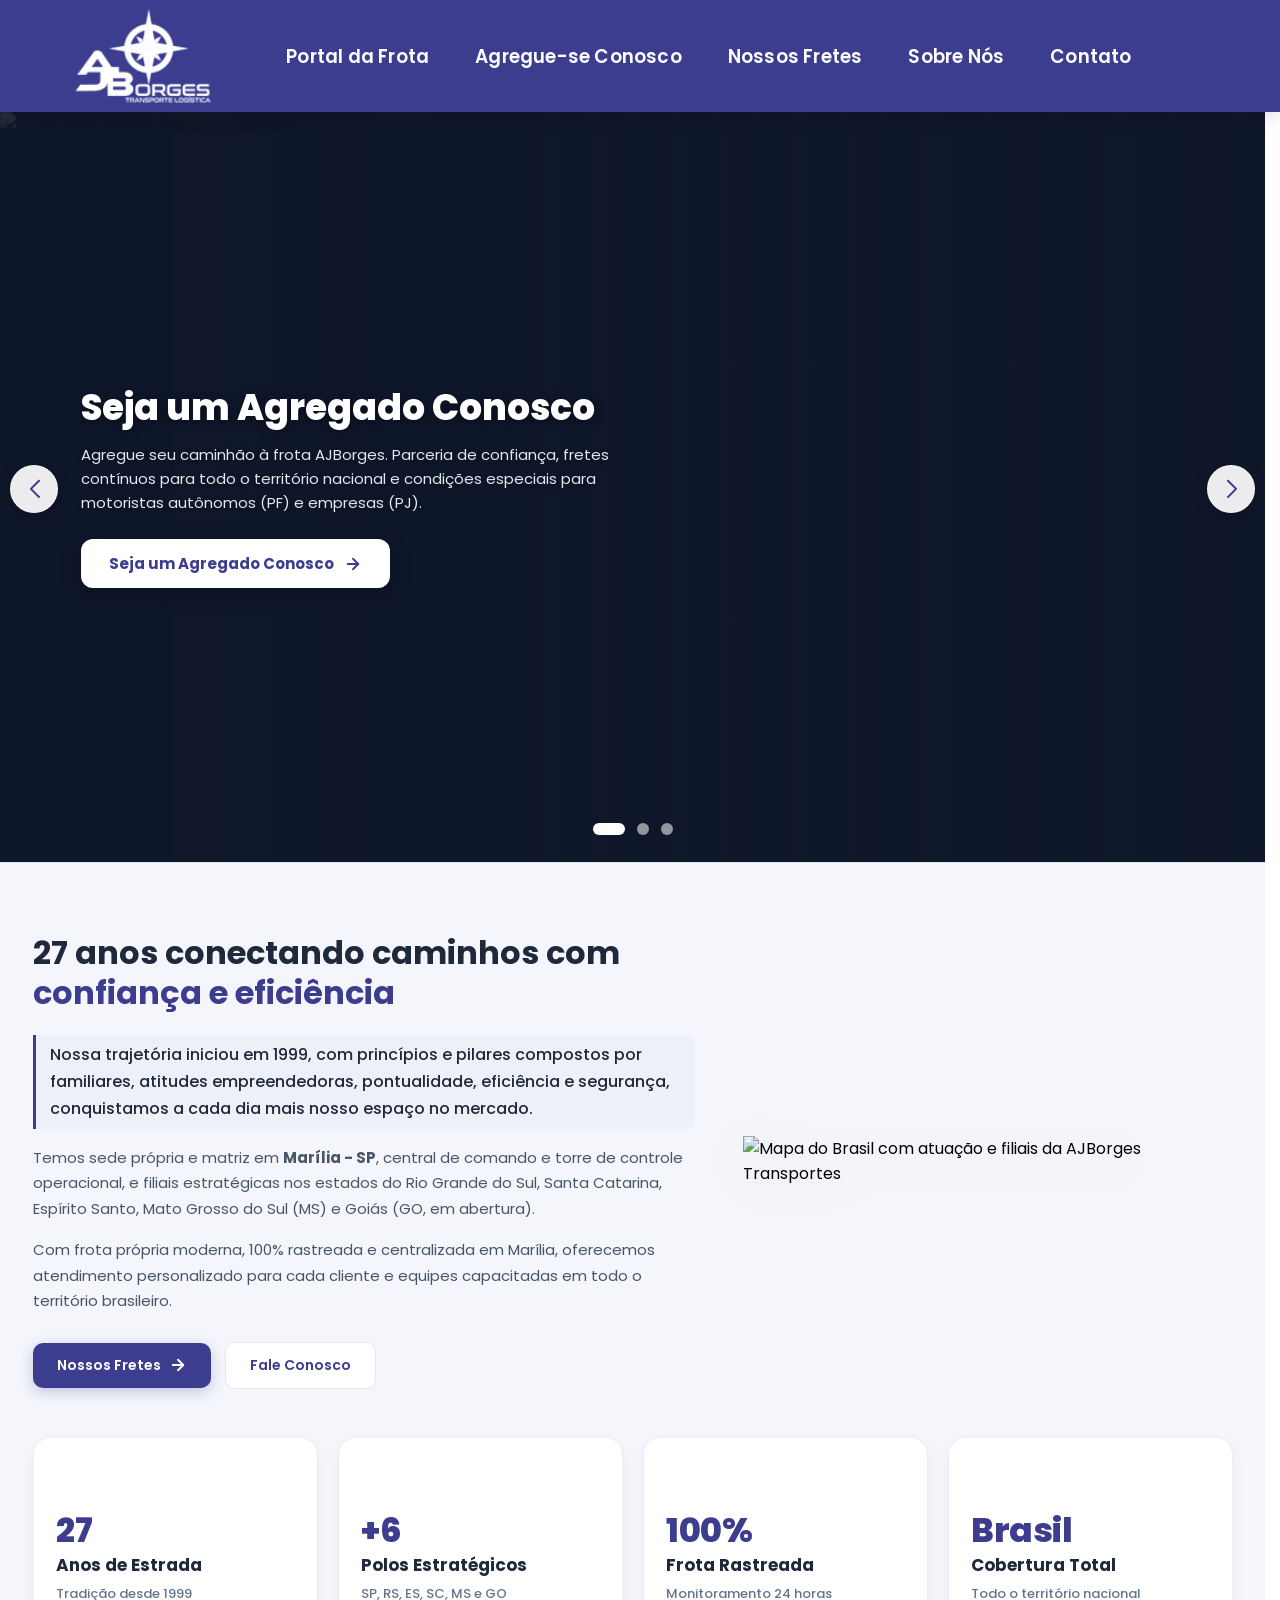
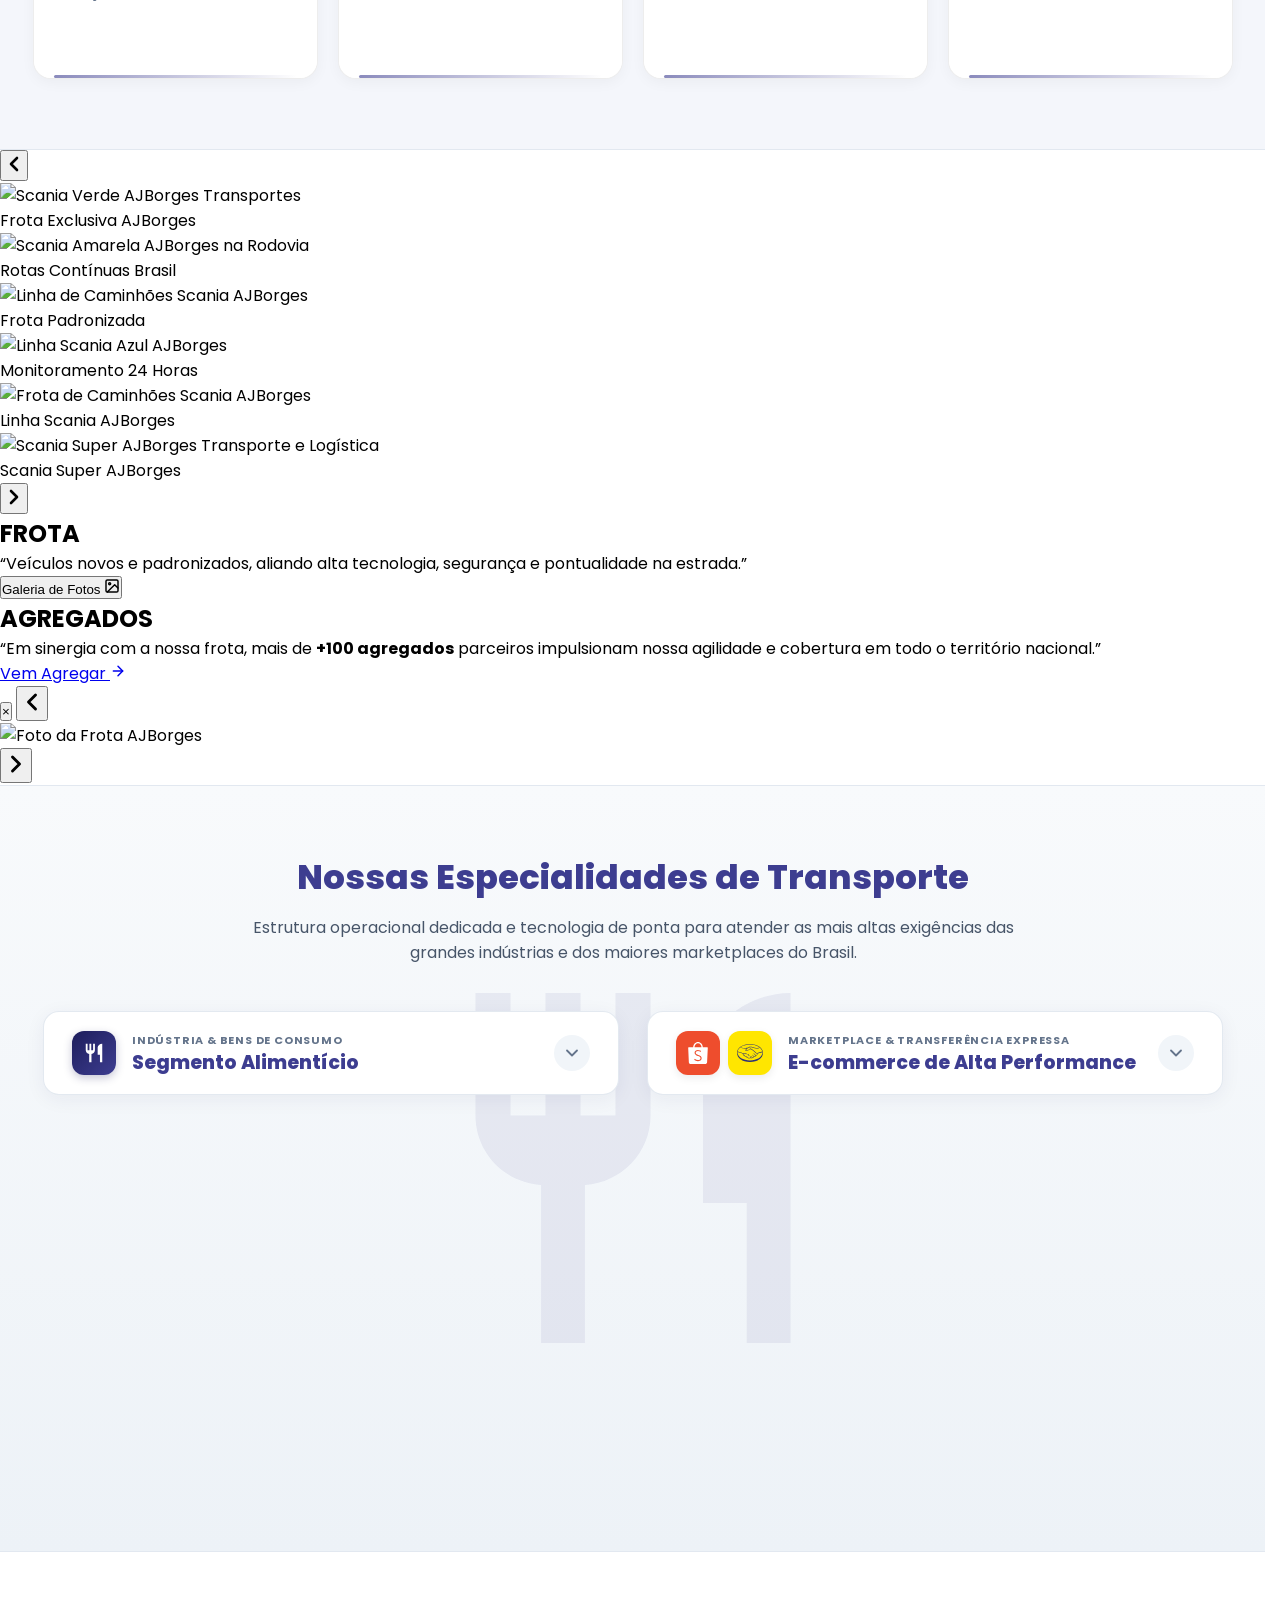
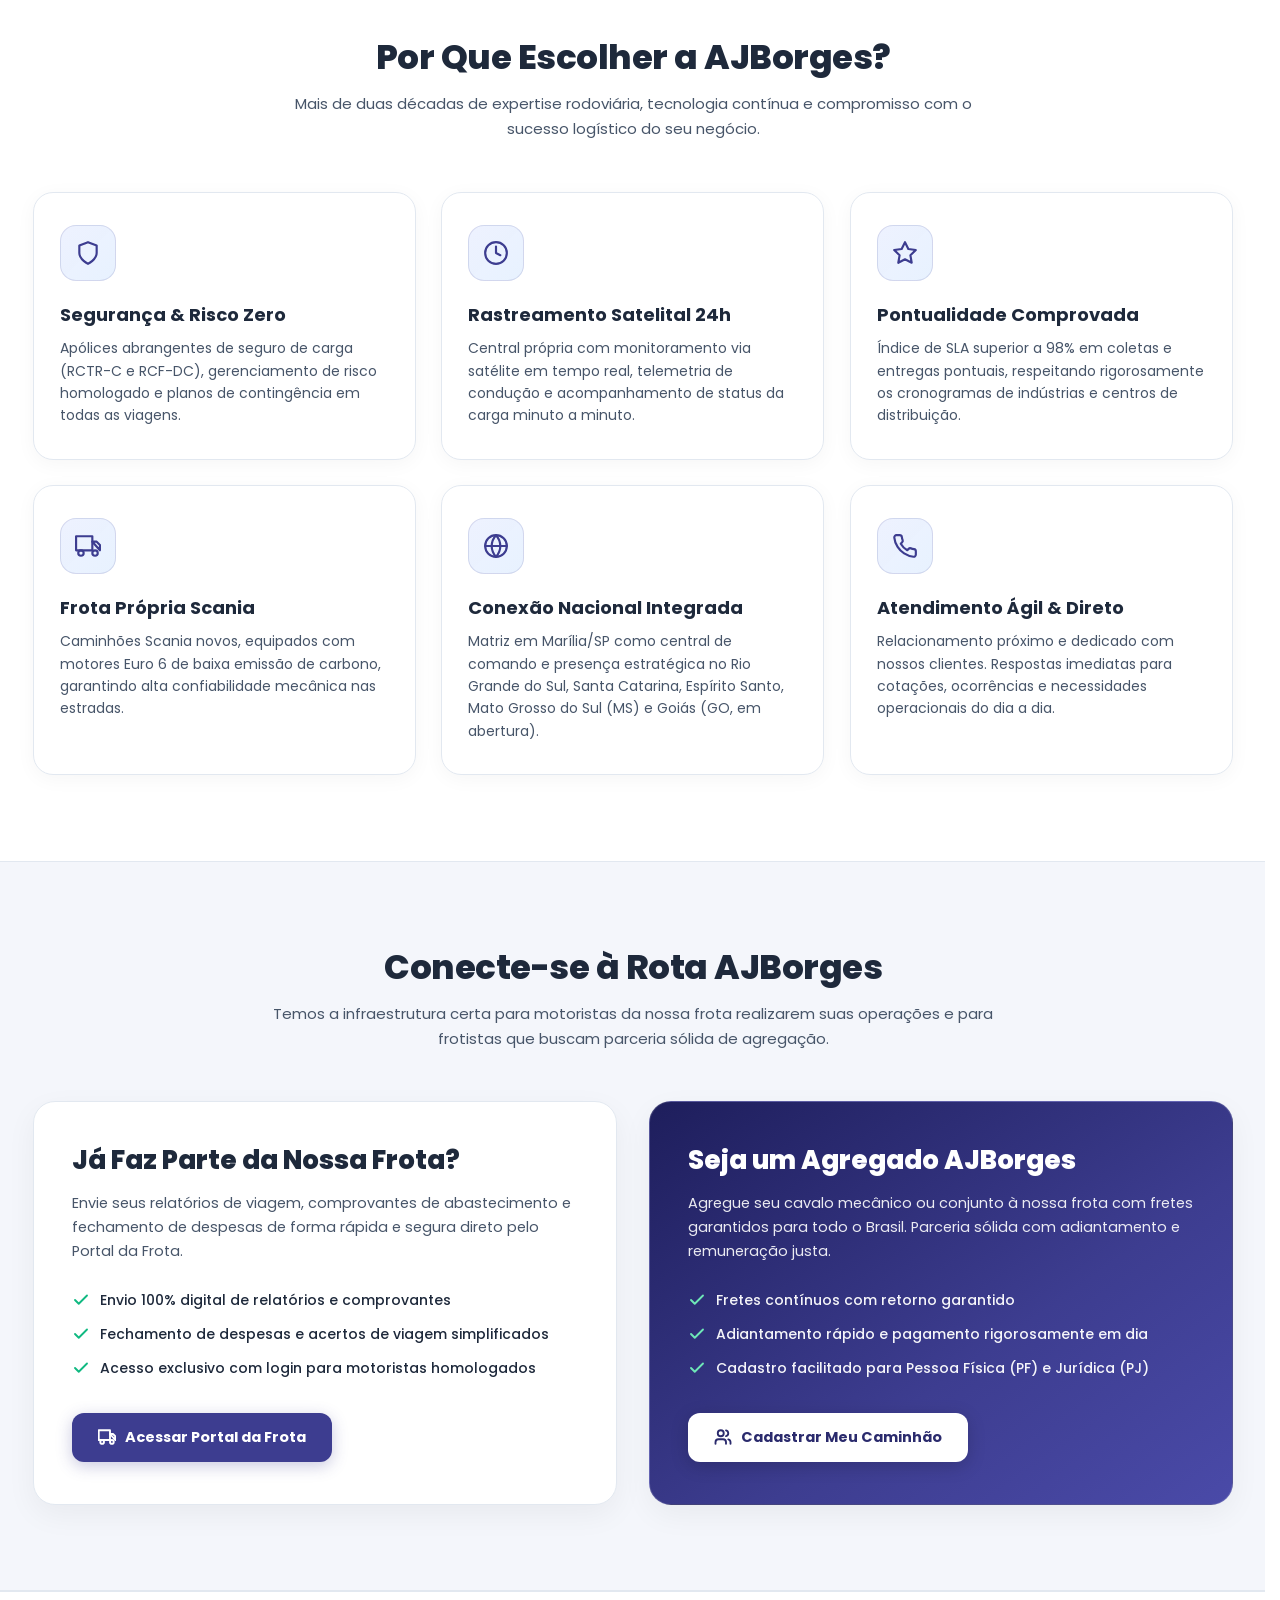
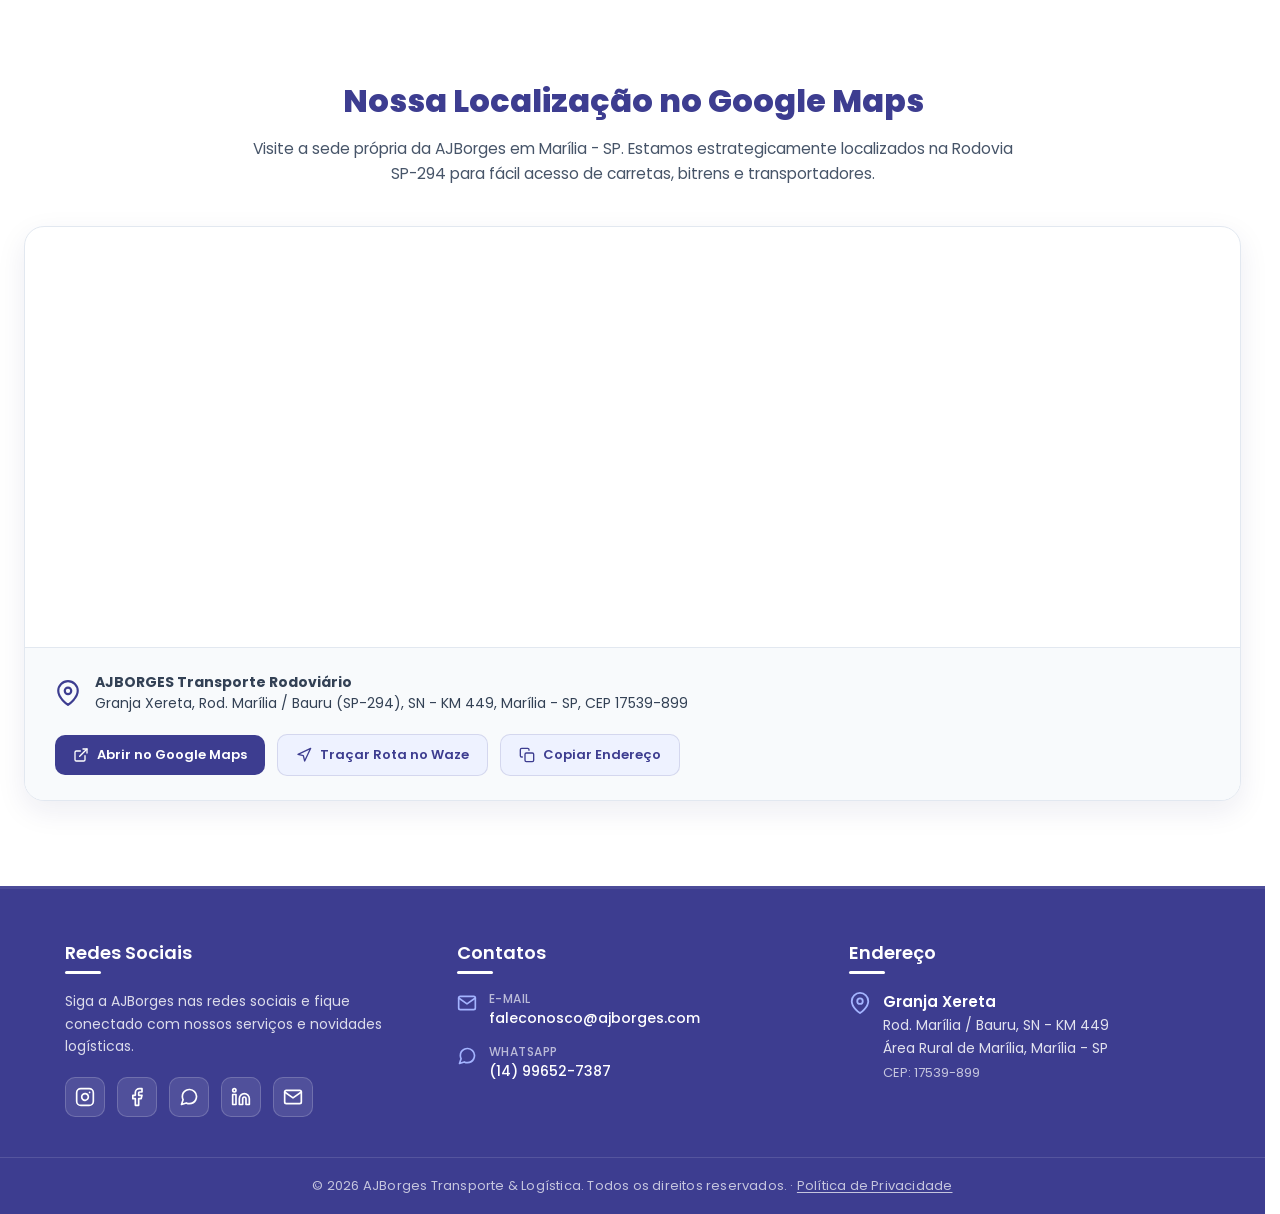
==== HTML/index.html @ 30bdcd1d "Aviso de atualização: faixa também nos dashboards e na Política de Privacidade Co-Authored-By: Claud" ====
<!DOCTYPE html>
<html lang="pt-br">

<head>
    <meta charset="UTF-8">
    <meta name="viewport" content="width=device-width, initial-scale=1.0">
    <link rel="stylesheet" href="https://cdn.jsdelivr.net/npm/swiper@11/swiper-bundle.min.css" />
    <link rel="stylesheet" href="../CSS/style.css?v=2">
    <link rel="stylesheet" href="../CSS/frota-agregados.css">
    <link rel="icon" type="image/png" href="../Imagens/LOGO EM BRANCO.png">
    <link rel="shortcut icon" type="image/png" href="../Imagens/LOGO EM BRANCO.png">
    <link rel="apple-touch-icon" href="../Imagens/LOGO EM BRANCO.png">
    <title>AJBorges Transportes - Excelência em Transporte Rodoviário &amp; Logística</title>
</head>

<body>
    <header>
        <div class="header-AJBorges">
            <div class="logotipo-AJBorges">
                <a href="index.html" class="logo-link" aria-label="Página inicial AJBorges Transportes">
                    <img src="../Imagens/logo-header-1x.png" alt="AJBorges Transportes" height="100">
                </a>
            </div>
            <nav class="header-links" aria-label="Navegação principal">
                <ul class="lista-links">
                    <li><a href="Login.html#motorista">Portal da Frota</a></li>
                    <li><a href="FichaMultiCadastro.html">Agregue-se Conosco</a></li>
                    <li><a href="Nossosfretes.html">Nossos Fretes</a></li>
                    <li><a href="Sobrenos.html">Sobre Nós</a></li>
                    <li><a href="Contato.html">Contato</a></li>
                </ul>
            </nav>
        </div>
    </header>

    <main>
        <!-- Carrossel Hero com Fotos Scania Reais de Alta Definição -->
        <section class="hero-carousel-container" aria-label="Destaques">
            <div class="swiper">
                <div class="swiper-wrapper">
                    <!-- Slide 1: Caminhão Branco AJBorges -->
                    <div class="swiper-slide hero-slide">
                        <img src="../Imagens/banner-ajborges-01.png" alt="Caminhão Scania Branco AJBorges"
                            class="slide-bg-img">
                        <div class="slide-overlay"></div>
                        <div class="slide-container">
                            <div class="slide-content">
                                <h1 class="slide-title">Seja um Agregado Conosco</h1>
                                <p class="slide-desc">
                                    Agregue seu caminhão à frota AJBorges. Parceria de confiança, fretes contínuos para
                                    todo o território nacional e condições especiais para motoristas autônomos (PF) e
                                    empresas (PJ).
                                </p>
                                <div class="slide-actions">
                                    <a href="FichaMultiCadastro.html" class="btn-slide-cta">
                                        <span>Seja um Agregado Conosco</span>
                                        <svg xmlns="http://www.w3.org/2000/svg" width="18" height="18"
                                            viewBox="0 0 24 24" fill="none" stroke="currentColor" stroke-width="2.5"
                                            stroke-linecap="round" stroke-linejoin="round">
                                            <line x1="5" y1="12" x2="19" y2="12"></line>
                                            <polyline points="12 5 19 12 12 19"></polyline>
                                        </svg>
                                    </a>
                                </div>
                            </div>
                        </div>
                    </div>

                    <!-- Slide 2: 4 Scanias Azuis Perfiladas no Pátio -->
                    <div class="swiper-slide hero-slide">
                        <img src="../Imagens/banner-ajborges-02.png"
                            alt="Cavalos mecânicos Scania azuis AJBorges perfilados no pátio logístico"
                            class="slide-bg-img">
                        <div class="slide-overlay"></div>
                        <div class="slide-container">
                            <div class="slide-content">
                                <h2 class="slide-title">Fretes com Segurança e Pontualidade</h2>
                                <p class="slide-desc">
                                    Conectamos suas cargas aos principais polos logísticos do Brasil com frota moderna e
                                    monitoramento 24 horas via satélite.
                                </p>
                                <div class="slide-actions">
                                    <a href="Nossosfretes.html" class="btn-slide-cta">
                                        <span>Consultar Nossos Fretes</span>
                                        <svg xmlns="http://www.w3.org/2000/svg" width="18" height="18"
                                            viewBox="0 0 24 24" fill="none" stroke="currentColor" stroke-width="2.5"
                                            stroke-linecap="round" stroke-linejoin="round">
                                            <line x1="5" y1="12" x2="19" y2="12"></line>
                                            <polyline points="12 5 19 12 12 19"></polyline>
                                        </svg>
                                    </a>
                                </div>
                            </div>
                        </div>
                    </div>

                    <!-- Slide 3: 5 Scanias Performance Line no Galpão -->
                    <div class="swiper-slide hero-slide">
                        <img src="../Imagens/banner-ajborges-03.png"
                            alt="Fileira de Scanias Performance Line coloridas AJBorges no galpão operacional"
                            class="slide-bg-img">
                        <div class="slide-overlay"></div>
                        <div class="slide-container">
                            <div class="slide-content">
                                <h2 class="slide-title">Portal da Frota AJBorges</h2>
                                <p class="slide-desc">
                                    Acesse de forma rápida e segura para envio de relatórios de viagem, comprovantes e
                                    gestão de abastecimento sem complicações.
                                </p>
                                <div class="slide-actions">
                                    <a href="Login.html" class="btn-slide-cta">
                                        <span>Acessar Portal da Frota</span>
                                        <svg xmlns="http://www.w3.org/2000/svg" width="18" height="18"
                                            viewBox="0 0 24 24" fill="none" stroke="currentColor" stroke-width="2.5"
                                            stroke-linecap="round" stroke-linejoin="round">
                                            <line x1="5" y1="12" x2="19" y2="12"></line>
                                            <polyline points="12 5 19 12 12 19"></polyline>
                                        </svg>
                                    </a>
                                </div>
                            </div>
                        </div>
                    </div>
                </div>

                <!-- Paginação -->
                <div class="swiper-pagination"></div>

                <!-- Botões de navegação -->
                <div class="swiper-button-prev" aria-label="Slide anterior"></div>
                <div class="swiper-button-next" aria-label="Próximo slide"></div>
            </div>
        </section>

        <!-- Seção Sobre Nós (27 Anos de Estrada) -->
        <section class="sobre-nos-section" id="sobre-nos">
            <div class="sobre-nos-container">
                <div class="sobre-nos-grid">
                    <div class="sobre-nos-conteudo reveal-left">
                        <h2 class="sobre-nos-titulo">
                            27 anos conectando caminhos com <span class="destaque-azul">confiança e
                                eficiência</span>
                        </h2>

                        <div class="sobre-nos-textos">
                            <p class="sobre-nos-paragrafo destaque-inicial">
                                Nossa trajetória iniciou em 1999, com princípios e pilares compostos por familiares,
                                atitudes empreendedoras, pontualidade, eficiência e segurança,
                                conquistamos a cada dia mais nosso espaço no mercado.
                            </p>
                            <p class="sobre-nos-paragrafo">
                                Temos sede própria e matriz em <strong>Marília - SP</strong>, central de comando e
                                torre de controle operacional, e filiais estratégicas nos estados do Rio Grande do Sul,
                                Santa Catarina, Espírito Santo, Mato Grosso do Sul (MS) e Goiás (GO, em abertura).
                            </p>
                            <p class="sobre-nos-paragrafo">
                                Com frota própria moderna, 100% rastreada e centralizada em Marília, oferecemos
                                atendimento personalizado para cada cliente e equipes capacitadas em todo o território
                                brasileiro.
                            </p>
                        </div>

                        <div class="sobre-nos-acoes">
                            <a href="Nossosfretes.html" class="btn-primario">
                                <span>Nossos Fretes</span>
                                <svg xmlns="http://www.w3.org/2000/svg" width="18" height="18" viewBox="0 0 24 24"
                                    fill="none" stroke="currentColor" stroke-width="2.5" stroke-linecap="round"
                                    stroke-linejoin="round">
                                    <line x1="5" y1="12" x2="19" y2="12"></line>
                                    <polyline points="12 5 19 12 12 19"></polyline>
                                </svg>
                            </a>
                            <a href="Contato.html" class="btn-secundario">
                                <span>Fale Conosco</span>
                            </a>
                        </div>
                    </div>

                    <div class="sobre-nos-destaque-visual reveal-right">
                        <img src="../Imagens/MAPA AJ.png"
                            alt="Mapa do Brasil com atuação e filiais da AJBorges Transportes" class="img-mapa-brasil"
                            loading="lazy">
                    </div>
                </div>

                <!-- Grade de Pilares e Diferenciais Interativos (Efeito Reveal / Flip 3D) -->
                <div class="pilares-grid">
                    <!-- Card 1 -->
                    <div class="pilar-card pilar-card-reveal reveal-up stagger-delay" tabindex="0" role="button"
                        aria-label="Card 1: 27 Anos de Estrada. Clique ou passe o mouse para detalhes.">
                        <div class="card-inner">
                            <!-- Frente (Estado inicial / Repouso) -->
                            <div class="card-face card-front">
                                <span class="card-stat-numero">27</span>
                                <h4 class="card-stat-titulo">Anos de Estrada</h4>
                                <span class="card-stat-subtitulo">Tradição desde 1999</span>
                            </div>
                            <!-- Verso / Revelado (Hover / Touch) -->
                            <div class="card-face card-back">
                                <div class="pilar-icone-box">
                                    <svg xmlns="http://www.w3.org/2000/svg" viewBox="0 0 24 24" fill="none"
                                        stroke="currentColor" stroke-width="2" stroke-linecap="round"
                                        stroke-linejoin="round">
                                        <path d="M17 21v-2a4 4 0 0 0-4-4H5a4 4 0 0 0-4 4v2"></path>
                                        <circle cx="9" cy="7" r="4"></circle>
                                        <path d="M23 21v-2a4 4 0 0 0-3-3.87"></path>
                                        <path d="M16 3.13a4 4 0 0 1 0 7.75"></path>
                                    </svg>
                                </div>
                                <h4 class="pilar-titulo">Origem Familiar &amp; Empreendedora</h4>
                                <p class="pilar-descricao">
                                    Princípios sólidos construídos desde 1999 com base na ética, confiança mútua e
                                    dedicação total aos clientes e parceiros.
                                </p>
                            </div>
                        </div>
                    </div>

                    <!-- Card 2 -->
                    <div class="pilar-card pilar-card-reveal reveal-up stagger-delay" tabindex="0" role="button"
                        aria-label="Card 2: +6 Polos Estratégicos. Clique ou passe o mouse para detalhes.">
                        <div class="card-inner">
                            <!-- Frente (Estado inicial / Repouso) -->
                            <div class="card-face card-front">
                                <span class="card-stat-numero">+6</span>
                                <h4 class="card-stat-titulo">Polos Estratégicos</h4>
                                <span class="card-stat-subtitulo">SP, RS, ES, SC, MS e GO</span>
                            </div>
                            <!-- Verso / Revelado (Hover / Touch) -->
                            <div class="card-face card-back">
                                <div class="pilar-icone-box">
                                    <svg xmlns="http://www.w3.org/2000/svg" viewBox="0 0 24 24" fill="none"
                                        stroke="currentColor" stroke-width="2" stroke-linecap="round"
                                        stroke-linejoin="round">
                                        <path d="M21 10c0 7-9 13-9 13s-9-6-9-13a9 9 0 0 1 18 0z"></path>
                                        <circle cx="12" cy="10" r="3"></circle>
                                    </svg>
                                </div>
                                <h4 class="pilar-titulo">Pontos Estratégicos</h4>
                                <p class="pilar-descricao">
                                    Matriz própria em Marília/SP (central de comando) e filiais no Rio Grande do Sul,
                                    Santa Catarina, Espírito Santo, Mato Grosso do Sul e Goiás para máxima agilidade.
                                </p>
                            </div>
                        </div>
                    </div>

                    <!-- Card 3 -->
                    <div class="pilar-card pilar-card-reveal reveal-up stagger-delay" tabindex="0" role="button"
                        aria-label="Card 3: 100% Frota Rastreada. Clique ou passe o mouse para detalhes.">
                        <div class="card-inner">
                            <!-- Frente (Estado inicial / Repouso) -->
                            <div class="card-face card-front">
                                <span class="card-stat-numero">100%</span>
                                <h4 class="card-stat-titulo">Frota Rastreada</h4>
                                <span class="card-stat-subtitulo">Monitoramento 24 horas</span>
                            </div>
                            <!-- Verso / Revelado (Hover / Touch) -->
                            <div class="card-face card-back">
                                <div class="pilar-icone-box">
                                    <svg xmlns="http://www.w3.org/2000/svg" viewBox="0 0 24 24" fill="none"
                                        stroke="currentColor" stroke-width="2" stroke-linecap="round"
                                        stroke-linejoin="round">
                                        <rect x="1" y="3" width="15" height="13"></rect>
                                        <polygon points="16 8 20 8 23 11 23 16 16 8"></polygon>
                                        <circle cx="5.5" cy="18.5" r="2.5"></circle>
                                        <circle cx="18.5" cy="18.5" r="2.5"></circle>
                                    </svg>
                                </div>
                                <h4 class="pilar-titulo">Frota Própria &amp; Rastreada</h4>
                                <p class="pilar-descricao">
                                    Caminhões modernos e equipados com tecnologia de monitoramento via satélite,
                                    preparados para todo tipo de carga com segurança total.
                                </p>
                            </div>
                        </div>
                    </div>

                    <!-- Card 4 -->
                    <div class="pilar-card pilar-card-reveal reveal-up stagger-delay" tabindex="0" role="button"
                        aria-label="Card 4: Brasil Cobertura Total. Clique ou passe o mouse para detalhes.">
                        <div class="card-inner">
                            <!-- Frente (Estado inicial / Repouso) -->
                            <div class="card-face card-front">
                                <span class="card-stat-numero">Brasil</span>
                                <h4 class="card-stat-titulo">Cobertura Total</h4>
                                <span class="card-stat-subtitulo">Todo o território nacional</span>
                            </div>
                            <!-- Verso / Revelado (Hover / Touch) -->
                            <div class="card-face card-back">
                                <div class="pilar-icone-box">
                                    <svg xmlns="http://www.w3.org/2000/svg" viewBox="0 0 24 24" fill="none"
                                        stroke="currentColor" stroke-width="2" stroke-linecap="round"
                                        stroke-linejoin="round">
                                        <circle cx="12" cy="12" r="10"></circle>
                                        <line x1="2" y1="12" x2="22" y2="12"></line>
                                        <path
                                            d="M12 2a15.3 15.3 0 0 1 4 10 15.3 15.3 0 0 1-4 10 15.3 15.3 0 0 1-4-10 15.3 15.3 0 0 1 4-10z">
                                        </path>
                                    </svg>
                                </div>
                                <h4 class="pilar-titulo">Atendimento Personalizado</h4>
                                <p class="pilar-descricao">
                                    Equipe técnica altamente capacitada para entender suas demandas e entregar soluções
                                    completas de frete em todo o Brasil.
                                </p>
                            </div>
                        </div>
                    </div>
                </div>
            </div>
        </section>

        <!-- SEÇÃO FROTA & AGREGADOS (SLIDER DE FROTAS + BANNER EXECUTIVO ESCURO) -->
        <section class="secao-frota-agregados" id="secao-frota">
            <!-- Slider Superior de Caminhões -->
            <div class="frota-slider-wrapper">
                <button type="button" class="frota-slider-btn prev" id="frotaSliderPrev"
                    aria-label="Foto anterior da frota">
                    <svg viewBox="0 0 24 24" width="24" height="24" fill="none" stroke="currentColor" stroke-width="2.6"
                        stroke-linecap="round" stroke-linejoin="round">
                        <polyline points="15 18 9 12 15 6"></polyline>
                    </svg>
                </button>

                <div class="frota-slider-track-container" id="frotaSliderTrack">
                    <!-- Slide 1: Scania Verde AJBorges -->
                    <div class="frota-slide-item" data-index="0" data-src="../Imagens/caminhao-verde-ajborges.png"
                        data-title="Scania Verde AJBorges Transportes">
                        <img src="../Imagens/caminhao-verde-ajborges.png" alt="Scania Verde AJBorges Transportes"
                            loading="lazy">
                        <div class="frota-slide-overlay">
                            <span class="frota-slide-tag">Frota Exclusiva AJBorges</span>
                        </div>
                    </div>
                    <!-- Slide 2: Scania Amarela Rodovia -->
                    <div class="frota-slide-item" data-index="1" data-src="../Imagens/scaniaamarela.jpeg"
                        data-title="Scania Amarela AJBorges na Rodovia">
                        <img src="../Imagens/scaniaamarela.jpeg" alt="Scania Amarela AJBorges na Rodovia"
                            loading="lazy">
                        <div class="frota-slide-overlay">
                            <span class="frota-slide-tag">Rotas Contínuas Brasil</span>
                        </div>
                    </div>
                    <!-- Slide 3: Frota Colorida Scania -->
                    <div class="frota-slide-item" data-index="2" data-src="../Imagens/5scanais.jpeg"
                        data-title="Linha Scanias Coloridas AJBorges">
                        <img src="../Imagens/5scanais.jpeg" alt="Linha de Caminhões Scania AJBorges" loading="lazy">
                        <div class="frota-slide-overlay">
                            <span class="frota-slide-tag">Frota Padronizada</span>
                        </div>
                    </div>
                    <!-- Slide 4: Linha Scania Azul AJBorges -->
                    <div class="frota-slide-item" data-index="3" data-src="../Imagens/4scanais.jpeg"
                        data-title="Linha Scania Azul AJBorges">
                        <img src="../Imagens/4scanais.jpeg" alt="Linha Scania Azul AJBorges" loading="lazy">
                        <div class="frota-slide-overlay">
                            <span class="frota-slide-tag">Monitoramento 24 Horas</span>
                        </div>
                    </div>
                    <!-- Slide 5: Linha Scania AJBorges -->
                    <div class="frota-slide-item" data-index="4" data-src="../Imagens/banner-ajborges-01.png"
                        data-title="Frota de Caminhões Scania AJBorges">
                        <img src="../Imagens/banner-ajborges-01.png" alt="Frota de Caminhões Scania AJBorges"
                            loading="lazy">
                        <div class="frota-slide-overlay">
                            <span class="frota-slide-tag">Linha Scania AJBorges</span>
                        </div>
                    </div>
                    <!-- Slide 6: Scania Super AJBorges -->
                    <div class="frota-slide-item" data-index="5" data-src="../Imagens/08.png"
                        data-title="Scania Super AJBorges Transporte e Logística">
                        <img src="../Imagens/08.png" alt="Scania Super AJBorges Transporte e Logística" loading="lazy">
                        <div class="frota-slide-overlay">
                            <span class="frota-slide-tag">Scania Super AJBorges</span>
                        </div>
                    </div>
                </div>

                <button type="button" class="frota-slider-btn next" id="frotaSliderNext"
                    aria-label="Próxima foto da frota">
                    <svg viewBox="0 0 24 24" width="24" height="24" fill="none" stroke="currentColor" stroke-width="2.6"
                        stroke-linecap="round" stroke-linejoin="round">
                        <polyline points="9 18 15 12 9 6"></polyline>
                    </svg>
                </button>
            </div>

            <!-- Banner Executivo Escuro: Frota & Agregados -->
            <div class="frota-executiva-banner">
                <div class="frota-executiva-container">
                    <!-- Coluna 1: Frota -->
                    <div class="frota-coluna-item frota-col-esquerda reveal-up">
                        <h2 class="frota-col-titulo">FROTA</h2>
                        <p class="frota-col-citacao">
                            “Veículos novos e padronizados, aliando alta tecnologia, segurança e pontualidade na
                            estrada.”
                        </p>
                        <button type="button" class="btn-frota-executivo" id="btnAbrirGaleria">
                            <span>Galeria de Fotos</span>
                            <svg viewBox="0 0 24 24" width="16" height="16" fill="none" stroke="currentColor"
                                stroke-width="2.2" stroke-linecap="round" stroke-linejoin="round">
                                <rect x="3" y="3" width="18" height="18" rx="2" ry="2"></rect>
                                <circle cx="8.5" cy="8.5" r="1.5"></circle>
                                <polyline points="21 15 16 10 5 21"></polyline>
                            </svg>
                        </button>
                    </div>

                    <!-- Coluna 2: Agregados -->
                    <div class="frota-coluna-item frota-col-direita reveal-up" style="--reveal-delay: 200ms;">
                        <h2 class="frota-col-titulo">AGREGADOS</h2>
                        <p class="frota-col-citacao">
                            “Em sinergia com a nossa frota, mais de <strong>+100 agregados</strong> parceiros
                            impulsionam nossa agilidade e cobertura em todo o território nacional.”
                        </p>
                        <a href="FichaMultiCadastro.html" class="btn-frota-executivo">
                            <span>Vem Agregar</span>
                            <svg viewBox="0 0 24 24" width="16" height="16" fill="none" stroke="currentColor"
                                stroke-width="2.2" stroke-linecap="round" stroke-linejoin="round">
                                <line x1="5" y1="12" x2="19" y2="12"></line>
                                <polyline points="12 5 19 12 12 19"></polyline>
                            </svg>
                        </a>
                    </div>
                </div>
            </div>
        </section>

        <!-- Modal Galeria de Fotos Lightbox -->
        <div class="frota-lightbox-modal" id="frotaLightboxModal" aria-hidden="true" role="dialog"
            aria-label="Galeria de Fotos da Frota AJBorges">
            <div class="frota-lightbox-backdrop" id="frotaLightboxBackdrop"></div>
            <div class="frota-lightbox-content">
                <button type="button" class="frota-lightbox-close" id="frotaLightboxClose"
                    aria-label="Fechar galeria">&times;</button>
                <button type="button" class="frota-lightbox-nav prev" id="frotaLightboxPrev" aria-label="Foto anterior">
                    <svg viewBox="0 0 24 24" width="28" height="28" fill="none" stroke="currentColor" stroke-width="2.5"
                        stroke-linecap="round" stroke-linejoin="round">
                        <polyline points="15 18 9 12 15 6"></polyline>
                    </svg>
                </button>
                <div class="frota-lightbox-img-wrap">
                    <img id="frotaLightboxImg" src="" alt="Foto da Frota AJBorges">
                    <div class="frota-lightbox-caption" id="frotaLightboxCaption"></div>
                </div>
                <button type="button" class="frota-lightbox-nav next" id="frotaLightboxNext" aria-label="Próxima foto">
                    <svg viewBox="0 0 24 24" width="28" height="28" fill="none" stroke="currentColor" stroke-width="2.5"
                        stroke-linecap="round" stroke-linejoin="round">
                        <polyline points="9 18 15 12 9 6"></polyline>
                    </svg>
                </button>
            </div>
        </div>

        <!-- SEÇÃO ESPECIALIDADES CORPORATIVAS (CÁPSULAS CILÍNDRICAS HORIZONTAIS EXPANSÍVEIS) -->
        <section class="especialidades-section" id="especialidades">
            <!-- Marca d'água de fundo (carrossel sutil 3 segundos a 0.08 de opacidade) -->
            <div class="especialidades-watermark-carousel" aria-hidden="true">
                <div class="watermark-item active" data-index="0">
                    <svg viewBox="0 0 24 24" fill="currentColor">
                        <path
                            d="M11 9H9V2H7v7H5V2H3v7c0 2.12 1.66 3.84 3.75 3.97V22h2.5v-9.03C11.34 12.84 13 11.12 13 9V2h-2v7zm5-3v8h2.5v8H21V2c-2.76 0-5 2.24-5 4z" />
                    </svg>
                </div>
                <div class="watermark-item" data-index="1">
                    <svg viewBox="0 0 24 24" fill="currentColor">
                        <path
                            d="M15.9414 17.9633c.229-1.879-.981-3.077-4.1758-4.0969-1.548-.528-2.277-1.22-2.26-2.1719.065-1.056 1.048-1.825 2.352-1.85a5.2898 5.2898 0 0 1 2.8838.89c.116.072.197.06.263-.039.09-.145.315-.494.39-.62.051-.081.061-.187-.068-.281-.185-.1369-.704-.4149-.983-.5319a6.4697 6.4697 0 0 0-2.5118-.514c-1.909.008-3.4129 1.215-3.5389 2.826-.082 1.1629.494 2.1078 1.73 2.8278.262.152 1.6799.716 2.2438.892 1.774.552 2.695 1.5419 2.478 2.6969-.197 1.047-1.299 1.7239-2.818 1.7439-1.2039-.046-2.2878-.537-3.1278-1.19l-.141-.11c-.104-.08-.218-.075-.287.03-.05.077-.376.547-.458.67-.077.108-.035.168.045.234.35.293.817.613 1.134.775a6.7097 6.7097 0 0 0 2.8289.727 4.9048 4.9048 0 0 0 2.0759-.354c1.095-.465 1.8029-1.394 1.9449-2.554zM11.9986 1.4009c-2.068 0-3.7539 1.95-3.8329 4.3899h7.6657c-.08-2.44-1.765-4.3899-3.8328-4.3899zm7.8516 22.5981-.08.001-15.7843-.002c-1.074-.04-1.863-.91-1.971-1.991l-.01-.195L1.298 6.2858a.459.459 0 0 1 .45-.494h4.9748C6.8448 2.568 9.1607 0 11.9996 0c2.8388 0 5.1537 2.5689 5.2757 5.7898h4.9678a.459.459 0 0 1 .458.483l-.773 15.5883-.007.131c-.094 1.094-.979 1.9769-2.0709 2.0059z" />
                    </svg>
                </div>
                <div class="watermark-item" data-index="2">
                    <svg viewBox="4 21 213 147" fill="currentColor">
                        <path
                            d="M110.4,21.3C51.8,21.3,4.3,52.5,4.3,90.8c0,1,0,3.7,0,4.1c0,40.6,41.5,73.4,106.1,73.4 c65,0,106.1-32.8,106.1-73.4c0-1.4,0-2.2,0-4.1C216.5,52.5,169,21.3,110.4,21.3z M110.4,156c-56.4,0-102-29.2-102-65.3 c0-36.1,45.7-65.3,102-65.3c51.4,0,94,24.4,101,56c0,0,0,0.1,0,0.1c0.7,3,1,6,1,9.1C212.5,126.8,166.8,156,110.4,156z" />
                        <path
                            d="M167.2,97.6c-10.1-8.8-33.3-29-39.6-33.7c-3.6-2.7-6.1-4.1-8.2-4.8c-1-0.3-2.3-0.6-4-0.6 c-1.6,0-3.3,0.3-5.1,0.9c-4.1,1.3-8.1,4.5-12.1,7.6l-0.2,0.2c-3.7,2.9-7.4,5.9-10.3,6.5c-1.2,0.3-2.5,0.4-3.8,0.4 c-3.2,0-6.1-0.9-7.2-2.3c-0.2-0.2-0.1-0.6,0.4-1.1l0.1-0.1l8.9-9.5c6.9-6.9,13.5-13.5,28.6-13.8c0.3,0,0.5,0,0.8,0 c9.4,0,18.8,4.2,19.8,4.7c8.8,4.3,17.9,6.5,27,6.5c9.5,0,19.3-2.4,29.7-7.1c-1.2-1-2.4-1.9-3.6-2.8c-9.1,3.9-17.7,5.9-26,5.9 c-8.5,0-17-2.1-25.3-6.1c-0.4-0.2-10.8-5.1-21.6-5.1c-0.3,0-0.6,0-0.9,0c-12.7,0.3-19.8,4.8-24.6,8.7c-4.7,0.1-8.7,1.2-12.3,2.2 c-3.2,0.9-6,1.7-8.7,1.7c-1.1,0-3.1-0.1-3.3-0.1c-3.1-0.1-18.7-3.9-31.1-8.6c-1.3,0.9-2.5,1.8-3.7,2.8c13,5.3,28.7,9.4,33.7,9.7 c1.4,0.1,2.9,0.2,4.3,0.3c3.3,0,6.6-0.9,9.8-1.8c1.9-0.5,4-1.1,6.1-1.5c-0.6,0.6-1.2,1.2-1.7,1.7l-9,9.7c-0.7,0.7-2.2,2.6-1.2,5 c0.4,0.9,1.2,1.9,2.4,2.6c2.1,1.4,6,2.4,9.6,2.4c1.4,0,2.6-0.1,3.8-0.4c3.8-0.8,7.7-4,11.9-7.3c3.3-2.7,8.1-6,11.7-7 c1-0.3,2.3-0.4,3.3-0.4c0.3,0,0.6,0,0.8,0c2.4,0.3,4.7,1.1,8.9,4.2c7.4,5.5,40.1,34.1,40.4,34.4c0,0,2.1,1.8,2,4.8 c-0.1,1.7-1,3.1-2.6,4.2c-1.4,0.9-2.8,1.3-4.3,1.3c-2.2,0-3.7-1-3.8-1.1c-0.1-0.1-11.3-10.4-15.4-13.8c-0.7-0.5-1.3-1-1.9-1 c-0.3,0-0.6,0.1-0.9,0.4c-0.6,0.8,0.1,1.9,0.9,2.6l13.1,13.1c0,0,1.6,1.5,1.8,3.5c0.1,2.2-0.9,4-3.1,5.4c-1.5,1-3.1,1.5-4.6,1.5 c-2,0-3.4-0.9-3.7-1.1l-1.9-1.8c-3.4-3.4-7-6.9-9.6-9c-0.6-0.5-1.3-1-2-1c-0.3,0-0.6,0.1-0.8,0.3c-0.3,0.3-0.5,0.9,0.2,1.9 c0.3,0.4,0.7,0.7,0.7,0.7l9.5,10.7c0.1,0.1,2,2.3,0.2,4.6l-0.3,0.4c-0.3,0.3-0.6,0.6-0.9,0.9c-1.6,1.3-3.8,1.5-4.7,1.5 c-0.5,0-0.9,0-1.3-0.1c-0.9-0.2-1.6-0.4-1.9-0.8l-0.1-0.1c-0.5-0.5-5.3-5.5-9.3-8.8c-0.5-0.4-1.2-1-1.9-1 c-0.3,0-0.6,0.1-0.9,0.4 c-0.8,0.9,0.4,2.2,0.9,2.6l8.1,9c0,0.1-0.1,0.3-0.3,0.6c-0.3,0.4-1.3,1.4-4.2,1.8c-0.4,0-0.7,0.1-1.1,0.1c-3,0-6.3-1.5-8-2.4 c0.8-1.6,1.2-3.4,1.2-5.2c0-6.7-5.4-12.1-12.1-12.2c-0.1,0-0.3,0-0.4,0c0.2-3.1-0.2-8.9-6.2-11.4c-1.7-0.7-3.4-1.1-5.1-1.1 c-1.3,0-2.5,0.2-3.7,0.7c-1.2-2.4-3.3-4.1-5.9-5c-1.5-0.5-2.9-0.8-4.4-0.8c-2.5,0-4.8,0.7-6.8,2.2c-1.9-2.4-4.9-3.9-8-3.9 c-2.7,0-5.3,1.1-7.3,3c-2.5-1.9-12.6-8.3-39.5-14.4c-1.3-0.3-4.3-1.2-6.1-1.7c-0.3,1.5-0.5,2.9-0.7,4.4c0,0,5,1.2,5.9,1.4 c27.5,6.1,36.6,12.5,38.1,13.7c-0.5,1.2-0.8,2.6-0.8,4c0,5.7,4.6,10.3,10.3,10.3c0.6,0,1.3-0.1,1.9-0.2c0.9,4.2,3.6,7.3,7.8,9 c1.2,0.5,2.5,0.7,3.7,0.7c0.8,0,1.6-0.1,2.3-0.3c0.8,2,2.5,4.4,6.4,6c1.4,0.5,2.7,0.8,4,0.8c1.1,0,2.1-0.2,3.1-0.6 c1.9,4.5,6.3,7.5,11.2,7.5c3.3,0,6.4-1.3,8.7-3.7c2,1.1,6.1,3.1,10.3,3.1c0.5,0,1.1,0,1.6-0.1c4.2-0.5,6.1-2.1,7-3.4 c0.2-0.2,0.3-0.5,0.4-0.7c1,0.3,2.1,0.5,3.3,0.5c2.3,0,4.4-0.8,6.6-2.4c2.2-1.6,3.7-3.8,3.9-5.7c0,0,0-0.1,0-0.1 c0.7,0.2,1.5,0.2,2.2,0.2c2.3,0,4.6-0.7,6.8-2.2c4.2-2.8,5-6.4,4.9-8.8c0.7,0.2,1.5,0.2,2.2,0.2c2.2,0,4.3-0.7,6.4-2 c2.6-1.7,4.2-4.2,4.4-7.2c0.2-2-0.3-4.1-1.4-5.8c7.1-3.1,23.3-9,42.4-13.3c-0.1-1.5-0.3-2.9-0.6-4.4 C188.7,88.2,171.5,95.6,167.2,97.6z M102.6,134.9c-4.5,0-8.1-3.5-8.3-7.9c0-0.4-0.1-1.4-0.9-1.4c-0.4,0-0.7,0.2-1,0.5 c-1,0.9-2.2,1.8-4.1,1.8c-0.8,0-1.7-0.2-2.7-0.6c-4.7-1.9-4.8-5.2-4.6-6.5c0.1-0.4,0.1-0.7-0.2-1l-0.3-0.3h-0.3 c-0.2,0-0.5,0.1-0.8,0.3c-1.4,1-2.7,1.4-4,1.4c-0.7,0-1.5-0.1-2.2-0.4c-6.2-2.4-5.7-8.3-5.4-10.1c0-0.4,0-0.6-0.3-0.8l-0.4-0.4 l-0.4,0.4c-1.2,1.2-2.8,1.8-4.5,1.8c-3.6,0-6.5-2.9-6.5-6.5c0-3.6,2.9-6.5,6.5-6.5c3.2,0,6,2.4,6.4,5.7l0.2,1.7l1-1.5 c0.1-0.2,2.7-4.1,7.5-4.1c0.9,0,1.9,0.1,2.8,0.4c3.8,1.2,4.5,4.6,4.6,6.1c0.1,0.8,0.7,0.9,0.8,0.9c0.3,0,0.6-0.2,0.7-0.4 c0.7-0.8,2.3-2,4.8-2c1.1,0,2.3,0.3,3.6,0.8c6.1,2.6,3.3,10.4,3.3,10.4c-0.5,1.3-0.5,1.8-0.1,2.2l0.2,0.1h0.2 c0.3,0,0.6-0.1,1.2-0.3c0.8-0.3,2.1-0.7,3.3-0.7h0c4.6,0.1,8.3,3.8,8.3,8.3C110.9,131.2,107.2,134.9,102.6,134.9z" />
                    </svg>
                </div>
            </div>

            <div class="especialidades-container">
                <div class="especialidades-header reveal-up">
                    <h2 class="especialidades-titulo">Nossas Especialidades de Transporte</h2>
                    <p class="especialidades-subtitulo">
                        Estrutura operacional dedicada e tecnologia de ponta para atender as mais altas exigências das
                        grandes indústrias e dos maiores marketplaces do Brasil.
                    </p>
                </div>

                <div class="especialidades-capsulas-grid">
                    <!-- CÁPSULA 1: Segmento Alimentício -->
                    <article class="capsula-card reveal-left" tabindex="0" role="button" aria-expanded="false"
                        aria-label="Cápsula: Segmento Alimentício">
                        <div class="capsula-header">
                            <div class="capsula-lead">
                                <div class="capsula-badge badge-alimenticio" title="Indústria Alimentícia">
                                    <svg viewBox="0 0 24 24" width="22" height="22" fill="#FFFFFF"
                                        xmlns="http://www.w3.org/2000/svg">
                                        <path
                                            d="M11 9H9V2H7v7H5V2H3v7c0 2.12 1.66 3.84 3.75 3.97V22h2.5v-9.03C11.34 12.84 13 11.12 13 9V2h-2v7zm5-3v8h2.5v8H21V2c-2.76 0-5 2.24-5 4z" />
                                    </svg>
                                </div>
                                <div class="capsula-info">
                                    <span class="capsula-tag">INDÚSTRIA &amp; BENS DE CONSUMO</span>
                                    <h3 class="capsula-titulo">Segmento Alimentício</h3>
                                </div>
                            </div>
                            <div class="capsula-action" aria-hidden="true">
                                <svg viewBox="0 0 24 24" width="20" height="20" fill="none" stroke="currentColor"
                                    stroke-width="2.2" stroke-linecap="round" stroke-linejoin="round">
                                    <polyline points="6 9 12 15 18 9"></polyline>
                                </svg>
                            </div>
                        </div>
                        <div class="capsula-corpo">
                            <div class="capsula-corpo-inner">
                                <div class="capsula-divisor"></div>
                                <p class="capsula-descricao">
                                    Logística dedicada ao abastecimento de grandes indústrias alimentícias e vinícolas,
                                    garantindo pontualidade rigorosa e integridade total da carga.
                                </p>
                                <div class="capsula-box-specs">
                                    <h4 class="capsula-specs-titulo">Diferenciais Operacionais</h4>
                                    <ul class="capsula-lista-specs">
                                        <li>Rigor térmico, integridade e higiene sanitária</li>
                                        <li>Pontualidade estrita em docas e fábricas</li>
                                        <li>Conjuntos baú e sider dedicados e padronizados</li>
                                        <li>Apólices de seguro completas e compliance total</li>
                                    </ul>
                                </div>
                            </div>
                        </div>
                    </article>

                    <!-- CÁPSULA 2: E-commerce de Alta Performance -->
                    <article class="capsula-card reveal-right" tabindex="0" role="button" aria-expanded="false"
                        aria-label="Cápsula: E-commerce de Alta Performance">
                        <div class="capsula-header">
                            <div class="capsula-lead">
                                <div class="capsula-badges-group">
                                    <div class="capsula-badge badge-shopee" title="Shopee">
                                        <svg viewBox="0 0 24 24" width="22" height="22" fill="#FFFFFF"
                                            xmlns="http://www.w3.org/2000/svg">
                                            <path
                                                d="M15.9414 17.9633c.229-1.879-.981-3.077-4.1758-4.0969-1.548-.528-2.277-1.22-2.26-2.1719.065-1.056 1.048-1.825 2.352-1.85a5.2898 5.2898 0 0 1 2.8838.89c.116.072.197.06.263-.039.09-.145.315-.494.39-.62.051-.081.061-.187-.068-.281-.185-.1369-.704-.4149-.983-.5319a6.4697 6.4697 0 0 0-2.5118-.514c-1.909.008-3.4129 1.215-3.5389 2.826-.082 1.1629.494 2.1078 1.73 2.8278.262.152 1.6799.716 2.2438.892 1.774.552 2.695 1.5419 2.478 2.6969-.197 1.047-1.299 1.7239-2.818 1.7439-1.2039-.046-2.2878-.537-3.1278-1.19l-.141-.11c-.104-.08-.218-.075-.287.03-.05.077-.376.547-.458.67-.077.108-.035.168.045.234.35.293.817.613 1.134.775a6.7097 6.7097 0 0 0 2.8289.727 4.9048 4.9048 0 0 0 2.0759-.354c1.095-.465 1.8029-1.394 1.9449-2.554zM11.9986 1.4009c-2.068 0-3.7539 1.95-3.8329 4.3899h7.6657c-.08-2.44-1.765-4.3899-3.8328-4.3899zm7.8516 22.5981-.08.001-15.7843-.002c-1.074-.04-1.863-.91-1.971-1.991l-.01-.195L1.298 6.2858a.459.459 0 0 1 .45-.494h4.9748C6.8448 2.568 9.1607 0 11.9996 0c2.8388 0 5.1537 2.5689 5.2757 5.7898h4.9678a.459.459 0 0 1 .458.483l-.773 15.5883-.007.131c-.094 1.094-.979 1.9769-2.0709 2.0059z" />
                                        </svg>
                                    </div>
                                    <div class="capsula-badge badge-ml" title="Mercado Livre">
                                        <svg viewBox="4 21 213 147" width="26" height="26" fill="#2D3277"
                                            xmlns="http://www.w3.org/2000/svg">
                                            <path
                                                d="M110.4,21.3C51.8,21.3,4.3,52.5,4.3,90.8c0,1,0,3.7,0,4.1c0,40.6,41.5,73.4,106.1,73.4 c65,0,106.1-32.8,106.1-73.4c0-1.4,0-2.2,0-4.1C216.5,52.5,169,21.3,110.4,21.3z M110.4,156c-56.4,0-102-29.2-102-65.3 c0-36.1,45.7-65.3,102-65.3c51.4,0,94,24.4,101,56c0,0,0,0.1,0,0.1c0.7,3,1,6,1,9.1C212.5,126.8,166.8,156,110.4,156z" />
                                            <path
                                                d="M167.2,97.6c-10.1-8.8-33.3-29-39.6-33.7c-3.6-2.7-6.1-4.1-8.2-4.8c-1-0.3-2.3-0.6-4-0.6 c-1.6,0-3.3,0.3-5.1,0.9c-4.1,1.3-8.1,4.5-12.1,7.6l-0.2,0.2c-3.7,2.9-7.4,5.9-10.3,6.5c-1.2,0.3-2.5,0.4-3.8,0.4 c-3.2,0-6.1-0.9-7.2-2.3c-0.2-0.2-0.1-0.6,0.4-1.1l0.1-0.1l8.9-9.5c6.9-6.9,13.5-13.5,28.6-13.8c0.3,0,0.5,0,0.8,0 c9.4,0,18.8,4.2,19.8,4.7c8.8,4.3,17.9,6.5,27,6.5c9.5,0,19.3-2.4,29.7-7.1c-1.2-1-2.4-1.9-3.6-2.8c-9.1,3.9-17.7,5.9-26,5.9 c-8.5,0-17-2.1-25.3-6.1c-0.4-0.2-10.8-5.1-21.6-5.1c-0.3,0-0.6,0-0.9,0c-12.7,0.3-19.8,4.8-24.6,8.7c-4.7,0.1-8.7,1.2-12.3,2.2 c-3.2,0.9-6,1.7-8.7,1.7c-1.1,0-3.1-0.1-3.3-0.1c-3.1-0.1-18.7-3.9-31.1-8.6c-1.3,0.9-2.5,1.8-3.7,2.8c13,5.3,28.7,9.4,33.7,9.7 c1.4,0.1,2.9,0.2,4.3,0.3c3.3,0,6.6-0.9,9.8-1.8c1.9-0.5,4-1.1,6.1-1.5c-0.6,0.6-1.2,1.2-1.7,1.7l-9,9.7c-0.7,0.7-2.2,2.6-1.2,5 c0.4,0.9,1.2,1.9,2.4,2.6c2.1,1.4,6,2.4,9.6,2.4c1.4,0,2.6-0.1,3.8-0.4c3.8-0.8,7.7-4,11.9-7.3c3.3-2.7,8.1-6,11.7-7 c1-0.3,2.3-0.4,3.3-0.4c0.3,0,0.6,0,0.8,0c2.4,0.3,4.7,1.1,8.9,4.2c7.4,5.5,40.1,34.1,40.4,34.4c0,0,2.1,1.8,2,4.8 c-0.1,1.7-1,3.1-2.6,4.2c-1.4,0.9-2.8,1.3-4.3,1.3c-2.2,0-3.7-1-3.8-1.1c-0.1-0.1-11.3-10.4-15.4-13.8c-0.7-0.5-1.3-1-1.9-1 c-0.3,0-0.6,0.1-0.9,0.4c-0.6,0.8,0.1,1.9,0.9,2.6l13.1,13.1c0,0,1.6,1.5,1.8,3.5c0.1,2.2-0.9,4-3.1,5.4c-1.5,1-3.1,1.5-4.6,1.5 c-2,0-3.4-0.9-3.7-1.1l-1.9-1.8c-3.4-3.4-7-6.9-9.6-9c-0.6-0.5-1.3-1-2-1c-0.3,0-0.6,0.1-0.8,0.3c-0.3,0.3-0.5,0.9,0.2,1.9 c0.3,0.4,0.7,0.7,0.7,0.7l9.5,10.7c0.1,0.1,2,2.3,0.2,4.6l-0.3,0.4c-0.3,0.3-0.6,0.6-0.9,0.9c-1.6,1.3-3.8,1.5-4.7,1.5 c-0.5,0-0.9,0-1.3-0.1c-0.9-0.2-1.6-0.4-1.9-0.8l-0.1-0.1c-0.5-0.5-5.3-5.5-9.3-8.8c-0.5-0.4-1.2-1-1.9-1 c-0.3,0-0.6,0.1-0.9,0.4 c-0.8,0.9,0.4,2.2,0.9,2.6l8.1,9c0,0.1-0.1,0.3-0.3,0.6c-0.3,0.4-1.3,1.4-4.2,1.8c-0.4,0-0.7,0.1-1.1,0.1c-3,0-6.3-1.5-8-2.4 c0.8-1.6,1.2-3.4,1.2-5.2c0-6.7-5.4-12.1-12.1-12.2c-0.1,0-0.3,0-0.4,0c0.2-3.1-0.2-8.9-6.2-11.4c-1.7-0.7-3.4-1.1-5.1-1.1 c-1.3,0-2.5,0.2-3.7,0.7c-1.2-2.4-3.3-4.1-5.9-5c-1.5-0.5-2.9-0.8-4.4-0.8c-2.5,0-4.8,0.7-6.8,2.2c-1.9-2.4-4.9-3.9-8-3.9 c-2.7,0-5.3,1.1-7.3,3c-2.5-1.9-12.6-8.3-39.5-14.4c-1.3-0.3-4.3-1.2-6.1-1.7c-0.3,1.5-0.5,2.9-0.7,4.4c0,0,5,1.2,5.9,1.4 c27.5,6.1,36.6,12.5,38.1,13.7c-0.5,1.2-0.8,2.6-0.8,4c0,5.7,4.6,10.3,10.3,10.3c0.6,0,1.3-0.1,1.9-0.2c0.9,4.2,3.6,7.3,7.8,9 c1.2,0.5,2.5,0.7,3.7,0.7c0.8,0,1.6-0.1,2.3-0.3c0.8,2,2.5,4.4,6.4,6c1.4,0.5,2.7,0.8,4,0.8c1.1,0,2.1-0.2,3.1-0.6 c1.9,4.5,6.3,7.5,11.2,7.5c3.3,0,6.4-1.3,8.7-3.7c2,1.1,6.1,3.1,10.3,3.1c0.5,0,1.1,0,1.6-0.1c4.2-0.5,6.1-2.1,7-3.4 c0.2-0.2,0.3-0.5,0.4-0.7c1,0.3,2.1,0.5,3.3,0.5c2.3,0,4.4-0.8,6.6-2.4c2.2-1.6,3.7-3.8,3.9-5.7c0,0,0-0.1,0-0.1 c0.7,0.2,1.5,0.2,2.2,0.2c2.3,0,4.6-0.7,6.8-2.2c4.2-2.8,5-6.4,4.9-8.8c0.7,0.2,1.5,0.2,2.2,0.2c2.2,0,4.3-0.7,6.4-2 c2.6-1.7,4.2-4.2,4.4-7.2c0.2-2-0.3-4.1-1.4-5.8c7.1-3.1,23.3-9,42.4-13.3c-0.1-1.5-0.3-2.9-0.6-4.4 C188.7,88.2,171.5,95.6,167.2,97.6z M102.6,134.9c-4.5,0-8.1-3.5-8.3-7.9c0-0.4-0.1-1.4-0.9-1.4c-0.4,0-0.7,0.2-1,0.5 c-1,0.9-2.2,1.8-4.1,1.8c-0.8,0-1.7-0.2-2.7-0.6c-4.7-1.9-4.8-5.2-4.6-6.5c0.1-0.4,0.1-0.7-0.2-1l-0.3-0.3h-0.3 c-0.2,0-0.5,0.1-0.8,0.3c-1.4,1-2.7,1.4-4,1.4c-0.7,0-1.5-0.1-2.2-0.4c-6.2-2.4-5.7-8.3-5.4-10.1c0-0.4,0-0.6-0.3-0.8l-0.4-0.4 l-0.4,0.4c-1.2,1.2-2.8,1.8-4.5,1.8c-3.6,0-6.5-2.9-6.5-6.5c0-3.6,2.9-6.5,6.5-6.5c3.2,0,6,2.4,6.4,5.7l0.2,1.7l1-1.5 c0.1-0.2,2.7-4.1,7.5-4.1c0.9,0,1.9,0.1,2.8,0.4c3.8,1.2,4.5,4.6,4.6,6.1c0.1,0.8,0.7,0.9,0.8,0.9c0.3,0,0.6-0.2,0.7-0.4 c0.7-0.8,2.3-2,4.8-2c1.1,0,2.3,0.3,3.6,0.8c6.1,2.6,3.3,10.4,3.3,10.4c-0.5,1.3-0.5,1.8-0.1,2.2l0.2,0.1h0.2 c0.3,0,0.6-0.1,1.2-0.3c0.8-0.3,2.1-0.7,3.3-0.7h0c4.6,0.1,8.3,3.8,8.3,8.3C110.9,131.2,107.2,134.9,102.6,134.9z" />
                                        </svg>
                                    </div>
                                </div>
                                <div class="capsula-info">
                                    <span class="capsula-tag">MARKETPLACE &amp; TRANSFERÊNCIA EXPRESSA</span>
                                    <h3 class="capsula-titulo">E-commerce de Alta Performance</h3>
                                </div>
                            </div>
                            <div class="capsula-action" aria-hidden="true">
                                <svg viewBox="0 0 24 24" width="20" height="20" fill="none" stroke="currentColor"
                                    stroke-width="2.2" stroke-linecap="round" stroke-linejoin="round">
                                    <polyline points="6 9 12 15 18 9"></polyline>
                                </svg>
                            </div>
                        </div>
                        <div class="capsula-corpo">
                            <div class="capsula-corpo-inner">
                                <div class="capsula-divisor"></div>
                                <p class="capsula-descricao">
                                    Operações de transferência pesada e alta velocidade conectando os principais centros
                                    de distribuição e malhas expressas do país.
                                </p>
                                <div class="capsula-box-specs">
                                    <h4 class="capsula-specs-titulo">Diferenciais Operacionais</h4>
                                    <ul class="capsula-lista-specs">
                                        <li>Transferências expressas entre CDs e hubs regionais</li>
                                        <li>Janelas estritas de carregamento e agendamento</li>
                                        <li>Rastreamento satelital e telemetria em tempo real</li>
                                        <li>Agilidade operacional para cross-docking contínuo</li>
                                    </ul>
                                </div>
                            </div>
                        </div>
                    </article>
                </div>
            </div>
        </section>

        <!-- Bloco 1: Diferenciais Logísticos AJBorges (Estilo Torre de Controle) -->
        <section class="diferenciais-section" id="diferenciais">
            <div class="diferenciais-container">
                <div class="diferenciais-header reveal-up">
                    <h2 class="diferenciais-titulo">Por Que Escolher a AJBorges?</h2>
                    <p class="diferenciais-subtitulo">
                        Mais de duas décadas de expertise rodoviária, tecnologia contínua e compromisso com o sucesso
                        logístico do seu negócio.
                    </p>
                </div>

                <div class="diferenciais-grid">
                    <!-- Diferencial 1 -->
                    <div class="diferencial-card reveal-up stagger-delay">
                        <div class="diferencial-icone-box">
                            <svg xmlns="http://www.w3.org/2000/svg" viewBox="0 0 24 24" fill="none"
                                stroke="currentColor" stroke-width="2" stroke-linecap="round" stroke-linejoin="round">
                                <path d="M12 22s8-4 8-10V5l-8-3-8 3v7c0 6 8 10 8 10z"></path>
                            </svg>
                        </div>
                        <h3 class="diferencial-titulo">Segurança &amp; Risco Zero</h3>
                        <p class="diferencial-desc">
                            Apólices abrangentes de seguro de carga (RCTR-C e RCF-DC), gerenciamento de risco homologado
                            e planos de contingência em todas as viagens.
                        </p>
                    </div>

                    <!-- Diferencial 2 -->
                    <div class="diferencial-card reveal-up stagger-delay">
                        <div class="diferencial-icone-box">
                            <svg xmlns="http://www.w3.org/2000/svg" viewBox="0 0 24 24" fill="none"
                                stroke="currentColor" stroke-width="2" stroke-linecap="round" stroke-linejoin="round">
                                <circle cx="12" cy="12" r="10"></circle>
                                <polyline points="12 6 12 12 16 14"></polyline>
                            </svg>
                        </div>
                        <h3 class="diferencial-titulo">Rastreamento Satelital 24h</h3>
                        <p class="diferencial-desc">
                            Central própria com monitoramento via satélite em tempo real, telemetria de condução e
                            acompanhamento de status da carga minuto a minuto.
                        </p>
                    </div>

                    <!-- Diferencial 3 -->
                    <div class="diferencial-card reveal-up stagger-delay">
                        <div class="diferencial-icone-box">
                            <svg xmlns="http://www.w3.org/2000/svg" viewBox="0 0 24 24" fill="none"
                                stroke="currentColor" stroke-width="2" stroke-linecap="round" stroke-linejoin="round">
                                <polygon
                                    points="12 2 15.09 8.26 22 9.27 17 14.14 18.18 21.02 12 17.77 5.82 21.02 7 14.14 2 9.27 8.91 8.26 12 2">
                                </polygon>
                            </svg>
                        </div>
                        <h3 class="diferencial-titulo">Pontualidade Comprovada</h3>
                        <p class="diferencial-desc">
                            Índice de SLA superior a 98% em coletas e entregas pontuais, respeitando rigorosamente os
                            cronogramas de indústrias e centros de distribuição.
                        </p>
                    </div>

                    <!-- Diferencial 4 -->
                    <div class="diferencial-card reveal-up stagger-delay">
                        <div class="diferencial-icone-box">
                            <svg xmlns="http://www.w3.org/2000/svg" viewBox="0 0 24 24" fill="none"
                                stroke="currentColor" stroke-width="2" stroke-linecap="round" stroke-linejoin="round">
                                <rect x="1" y="3" width="15" height="13"></rect>
                                <polygon points="16 8 20 8 23 11 23 16 16 8"></polygon>
                                <circle cx="5.5" cy="18.5" r="2.5"></circle>
                                <circle cx="18.5" cy="18.5" r="2.5"></circle>
                            </svg>
                        </div>
                        <h3 class="diferencial-titulo">Frota Própria Scania</h3>
                        <p class="diferencial-desc">
                            Caminhões Scania novos, equipados com motores Euro 6 de baixa emissão de carbono, garantindo
                            alta confiabilidade mecânica nas estradas.
                        </p>
                    </div>

                    <!-- Diferencial 5 -->
                    <div class="diferencial-card reveal-up stagger-delay">
                        <div class="diferencial-icone-box">
                            <svg xmlns="http://www.w3.org/2000/svg" viewBox="0 0 24 24" fill="none"
                                stroke="currentColor" stroke-width="2" stroke-linecap="round" stroke-linejoin="round">
                                <circle cx="12" cy="12" r="10"></circle>
                                <line x1="2" y1="12" x2="22" y2="12"></line>
                                <path
                                    d="M12 2a15.3 15.3 0 0 1 4 10 15.3 15.3 0 0 1-4 10 15.3 15.3 0 0 1-4-10 15.3 15.3 0 0 1 4-10z">
                                </path>
                            </svg>
                        </div>
                        <h3 class="diferencial-titulo">Conexão Nacional Integrada</h3>
                        <p class="diferencial-desc">
                            Matriz em Marília/SP como central de comando e presença estratégica no Rio Grande do Sul,
                            Santa Catarina, Espírito Santo, Mato Grosso do Sul (MS) e Goiás (GO, em abertura).
                        </p>
                    </div>

                    <!-- Diferencial 6 -->
                    <div class="diferencial-card reveal-up stagger-delay">
                        <div class="diferencial-icone-box">
                            <svg xmlns="http://www.w3.org/2000/svg" viewBox="0 0 24 24" fill="none"
                                stroke="currentColor" stroke-width="2" stroke-linecap="round" stroke-linejoin="round">
                                <path
                                    d="M22 16.92v3a2 2 0 0 1-2.18 2 19.79 19.79 0 0 1-8.63-3.07 19.5 19.5 0 0 1-6-6 19.79 19.79 0 0 1-3.07-8.67A2 2 0 0 1 4.11 2h3a2 2 0 0 1 2 1.72 12.84 12.84 0 0 0 .7 2.81 2 2 0 0 1-.45 2.11L8.09 9.91a16 16 0 0 0 6 6l1.27-1.27a2 2 0 0 1 2.11-.45 12.84 12.84 0 0 0 2.81.7A2 2 0 0 1 22 16.92z">
                                </path>
                            </svg>
                        </div>
                        <h3 class="diferencial-titulo">Atendimento Ágil &amp; Direto</h3>
                        <p class="diferencial-desc">
                            Relacionamento próximo e dedicado com nossos clientes. Respostas imediatas para cotações,
                            ocorrências e necessidades operacionais do dia a dia.
                        </p>
                    </div>
                </div>
            </div>
        </section>

        <!-- Bloco 2: Central de Soluções & CTA Duplo (Com Efeito Split Reveal Left & Right) -->
        <section class="solucoes-cta-section" id="solucoes">
            <div class="solucoes-cta-container">
                <div class="solucoes-header reveal-up">
                    <h2 class="solucoes-titulo">Conecte-se à Rota AJBorges</h2>
                    <p class="solucoes-subtitulo">
                        Temos a infraestrutura certa para motoristas da nossa frota realizarem suas operações e para
                        frotistas que buscam parceria sólida de agregação.
                    </p>
                </div>

                <div class="solucoes-split-grid">
                    <!-- CARD DA ESQUERDA: Focado no Motorista da Casa (Entra deslizando da Esquerda) -->
                    <div class="solucao-card solucao-card-motorista reveal-left">
                        <h3 class="solucao-titulo">Já Faz Parte da Nossa Frota?</h3>
                        <p class="solucao-desc">
                            Envie seus relatórios de viagem, comprovantes de abastecimento e fechamento de despesas de
                            forma rápida e segura direto pelo Portal da Frota.
                        </p>
                        <ul class="solucao-beneficios">
                            <li>
                                <svg xmlns="http://www.w3.org/2000/svg" viewBox="0 0 24 24" fill="none"
                                    stroke="currentColor" stroke-width="2.5" stroke-linecap="round"
                                    stroke-linejoin="round">
                                    <polyline points="20 6 9 17 4 12"></polyline>
                                </svg>
                                <span>Envio 100% digital de relatórios e comprovantes</span>
                            </li>
                            <li>
                                <svg xmlns="http://www.w3.org/2000/svg" viewBox="0 0 24 24" fill="none"
                                    stroke="currentColor" stroke-width="2.5" stroke-linecap="round"
                                    stroke-linejoin="round">
                                    <polyline points="20 6 9 17 4 12"></polyline>
                                </svg>
                                <span>Fechamento de despesas e acertos de viagem simplificados</span>
                            </li>
                            <li>
                                <svg xmlns="http://www.w3.org/2000/svg" viewBox="0 0 24 24" fill="none"
                                    stroke="currentColor" stroke-width="2.5" stroke-linecap="round"
                                    stroke-linejoin="round">
                                    <polyline points="20 6 9 17 4 12"></polyline>
                                </svg>
                                <span>Acesso exclusivo com login para motoristas homologados</span>
                            </li>
                        </ul>
                        <div class="solucao-botoes">
                            <a href="Login.html" class="btn-solucao btn-solucao-primario">
                                <svg xmlns="http://www.w3.org/2000/svg" width="18" height="18" viewBox="0 0 24 24"
                                    fill="none" stroke="currentColor" stroke-width="2.5" stroke-linecap="round"
                                    stroke-linejoin="round">
                                    <rect x="1" y="3" width="15" height="13"></rect>
                                    <polygon points="16 8 20 8 23 11 23 16 16 8"></polygon>
                                    <circle cx="5.5" cy="18.5" r="2.5"></circle>
                                    <circle cx="18.5" cy="18.5" r="2.5"></circle>
                                </svg>
                                <span>Acessar Portal da Frota</span>
                            </a>
                        </div>
                    </div>

                    <!-- CARD DA DIREITA: Focado no Futuro Agregado (Entra deslizando da Direita) -->
                    <div class="solucao-card solucao-card-agregado reveal-right">
                        <h3 class="solucao-titulo">Seja um Agregado AJBorges</h3>
                        <p class="solucao-desc">
                            Agregue seu cavalo mecânico ou conjunto à nossa frota com fretes garantidos para todo o
                            Brasil. Parceria sólida com adiantamento e remuneração justa.
                        </p>
                        <ul class="solucao-beneficios">
                            <li>
                                <svg xmlns="http://www.w3.org/2000/svg" viewBox="0 0 24 24" fill="none"
                                    stroke="currentColor" stroke-width="2.5" stroke-linecap="round"
                                    stroke-linejoin="round">
                                    <polyline points="20 6 9 17 4 12"></polyline>
                                </svg>
                                <span>Fretes contínuos com retorno garantido</span>
                            </li>
                            <li>
                                <svg xmlns="http://www.w3.org/2000/svg" viewBox="0 0 24 24" fill="none"
                                    stroke="currentColor" stroke-width="2.5" stroke-linecap="round"
                                    stroke-linejoin="round">
                                    <polyline points="20 6 9 17 4 12"></polyline>
                                </svg>
                                <span>Adiantamento rápido e pagamento rigorosamente em dia</span>
                            </li>
                            <li>
                                <svg xmlns="http://www.w3.org/2000/svg" viewBox="0 0 24 24" fill="none"
                                    stroke="currentColor" stroke-width="2.5" stroke-linecap="round"
                                    stroke-linejoin="round">
                                    <polyline points="20 6 9 17 4 12"></polyline>
                                </svg>
                                <span>Cadastro facilitado para Pessoa Física (PF) e Jurídica (PJ)</span>
                            </li>
                        </ul>
                        <div class="solucao-botoes">
                            <a href="FichaMultiCadastro.html" class="btn-solucao btn-solucao-branco">
                                <svg xmlns="http://www.w3.org/2000/svg" width="18" height="18" viewBox="0 0 24 24"
                                    fill="none" stroke="currentColor" stroke-width="2.5" stroke-linecap="round"
                                    stroke-linejoin="round">
                                    <path d="M16 21v-2a4 4 0 0 0-4-4H6a4 4 0 0 0-4 4v2"></path>
                                    <circle cx="9" cy="7" r="4"></circle>
                                    <path d="M22 21v-2a4 4 0 0 0-3-3.87"></path>
                                    <path d="M16 3.13a4 4 0 0 1 0 7.75"></path>
                                </svg>
                                <span>Cadastrar Meu Caminhão</span>
                            </a>
                        </div>
                    </div>
                </div>
            </div>
        </section>

        <!-- Seção Localização no Google Maps (Último Bloco Antes do Rodapé) -->
        <section class="mapa-section" id="mapa">
            <div class="mapa-container">
                <div class="mapa-header reveal-up">
                    <h2 class="mapa-titulo">Nossa Localização no Google Maps</h2>
                    <p class="mapa-subtitulo">
                        Visite a sede própria da AJBorges em Marília - SP. Estamos estrategicamente localizados na
                        Rodovia SP-294 para fácil acesso de carretas, bitrens e transportadores.
                    </p>
                </div>

                <div class="mapa-card reveal-up">
                    <div class="mapa-iframe-wrapper">
                        <iframe
                            src="https://maps.google.com/maps?q=AJBORGES+Transporte+Rodovi%C3%A1rio,+Granja+Xereta+-+Rod.+Mar%C3%ADlia+/+Bauru,+SN+-+KM+449,+Mar%C3%ADlia+-+SP&t=&z=15&ie=UTF8&iwloc=&output=embed"
                            title="Localização AJBorges Transporte Rodoviário no Google Maps" loading="lazy"
                            allowfullscreen="" referrerpolicy="no-referrer-when-downgrade">
                        </iframe>
                    </div>

                    <div class="mapa-barra-acoes">
                        <div class="mapa-endereco-resumo">
                            <svg xmlns="http://www.w3.org/2000/svg" viewBox="0 0 24 24" fill="none"
                                stroke="currentColor" stroke-width="2" stroke-linecap="round" stroke-linejoin="round">
                                <path d="M21 10c0 7-9 13-9 13s-9-6-9-13a9 9 0 0 1 18 0z"></path>
                                <circle cx="12" cy="10" r="3"></circle>
                            </svg>
                            <p>
                                <strong>AJBORGES Transporte Rodoviário</strong><br>
                                Granja Xereta, Rod. Marília / Bauru (SP-294), SN - KM 449, Marília - SP, CEP 17539-899
                            </p>
                        </div>
                        <div class="mapa-botoes-grupo">
                            <a href="https://maps.google.com/?q=AJBORGES+Transporte+Rodoviario+Granja+Xereta+Marilia+SP"
                                target="_blank" rel="noopener noreferrer" class="btn-mapa btn-mapa-primario"
                                id="btn-abrir-maps">
                                <svg xmlns="http://www.w3.org/2000/svg" width="16" height="16" viewBox="0 0 24 24"
                                    fill="none" stroke="currentColor" stroke-width="2" stroke-linecap="round"
                                    stroke-linejoin="round">
                                    <path d="M18 13v6a2 2 0 0 1-2 2H5a2 2 0 0 1-2-2V8a2 2 0 0 1 2-2h6"></path>
                                    <polyline points="15 3 21 3 21 9"></polyline>
                                    <line x1="10" y1="14" x2="21" y2="3"></line>
                                </svg>
                                <span>Abrir no Google Maps</span>
                            </a>
                            <a href="https://www.waze.com/ul?q=AJBORGES%20Transporte%20Marilia" target="_blank"
                                rel="noopener noreferrer" class="btn-mapa btn-mapa-secundario" id="btn-abrir-waze">
                                <svg xmlns="http://www.w3.org/2000/svg" width="16" height="16" viewBox="0 0 24 24"
                                    fill="none" stroke="currentColor" stroke-width="2" stroke-linecap="round"
                                    stroke-linejoin="round">
                                    <polygon points="3 11 22 2 13 21 11 13 3 11"></polygon>
                                </svg>
                                <span>Traçar Rota no Waze</span>
                            </a>
                            <button type="button" class="btn-mapa btn-mapa-secundario" id="btn-copiar-endereco"
                                onclick="navigator.clipboard.writeText('Granja Xereta, Rod. Marília / Bauru, SN - KM 449, Área Rural de Marília, Marília - SP, CEP: 17539-899'); this.innerText = 'Copiado!'; setTimeout(() => this.innerText = 'Copiar Endereço', 2500);">
                                <svg xmlns="http://www.w3.org/2000/svg" width="16" height="16" viewBox="0 0 24 24"
                                    fill="none" stroke="currentColor" stroke-width="2" stroke-linecap="round"
                                    stroke-linejoin="round">
                                    <rect x="9" y="9" width="13" height="13" rx="2" ry="2"></rect>
                                    <path d="M5 15H4a2 2 0 0 1-2-2V4a2 2 0 0 1 2-2h9a2 2 0 0 1 2 2v1"></path>
                                </svg>
                                <span>Copiar Endereço</span>
                            </button>
                        </div>
                    </div>
                </div>
            </div>
        </section>
    </main>

    <footer>
        <div class="footer-container">
            <div class="bloco-footer">

                <div class="footer-coluna bloco-redessociais">
                    <div class="footer-coluna-header">
                        <h3>Redes Sociais</h3>
                    </div>
                    <p class="footer-descricao">Siga a AJBorges nas redes sociais e fique conectado com nossos serviços
                        e novidades logísticas.</p>
                    <div class="links-redessociais">
                        <a href="https://www.instagram.com/ajborgestransp/" target="_blank" rel="noopener noreferrer"
                            title="Instagram" aria-label="Instagram">
                            <svg xmlns="http://www.w3.org/2000/svg" viewBox="0 0 24 24" fill="none"
                                stroke="currentColor" stroke-width="2" stroke-linecap="round" stroke-linejoin="round">
                                <rect x="2" y="2" width="20" height="20" rx="5" ry="5"></rect>
                                <path d="M16 11.37A4 4 0 1 1 12.63 8 4 4 0 0 1 16 11.37z"></path>
                                <line x1="17.5" y1="6.5" x2="17.51" y2="6.5"></line>
                            </svg>
                        </a>
                        <a href="https://www.facebook.com/ajborgestransp" target="_blank" rel="noopener noreferrer"
                            title="Facebook" aria-label="Facebook">
                            <svg xmlns="http://www.w3.org/2000/svg" viewBox="0 0 24 24" fill="none"
                                stroke="currentColor" stroke-width="2" stroke-linecap="round" stroke-linejoin="round">
                                <path d="M18 2h-3a5 5 0 0 0-5 5v3H7v4h3v8h4v-8h3l1-4h-4V7a1 1 0 0 1 1-1h3z"></path>
                            </svg>
                        </a>
                        <a href="https://wa.me/5514996527387" target="_blank" rel="noopener noreferrer" title="WhatsApp"
                            aria-label="WhatsApp">
                            <svg xmlns="http://www.w3.org/2000/svg" viewBox="0 0 24 24" fill="none"
                                stroke="currentColor" stroke-width="2" stroke-linecap="round" stroke-linejoin="round">
                                <path
                                    d="M21 11.5a8.38 8.38 0 0 1-.9 3.8 8.5 8.5 0 0 1-7.6 4.7 8.38 8.38 0 0 1-3.8-.9L3 21l1.9-5.7a8.38 8.38 0 0 1-.9-3.8 8.5 8.5 0 0 1 4.7-7.6 8.38 8.38 0 0 1 3.8-.9h.5a8.48 8.48 0 0 1 8 8v.5z">
                                </path>
                            </svg>
                        </a>
                        <a href="https://www.linkedin.com/company/ajborges" target="_blank" rel="noopener noreferrer"
                            title="LinkedIn" aria-label="LinkedIn">
                            <svg xmlns="http://www.w3.org/2000/svg" viewBox="0 0 24 24" fill="none"
                                stroke="currentColor" stroke-width="2" stroke-linecap="round" stroke-linejoin="round">
                                <path
                                    d="M16 8a6 6 0 0 1 6 6v7h-4v-7a2 2 0 0 0-2-2 2 2 0 0 0-2 2v7h-4v-7a6 6 0 0 1 6-6z">
                                </path>
                                <rect x="2" y="9" width="4" height="12"></rect>
                                <circle cx="4" cy="4" r="2"></circle>
                            </svg>
                        </a>
                        <a href="mailto:faleconosco@ajborges.com" title="E-mail" aria-label="E-mail">
                            <svg xmlns="http://www.w3.org/2000/svg" viewBox="0 0 24 24" fill="none"
                                stroke="currentColor" stroke-width="2" stroke-linecap="round" stroke-linejoin="round">
                                <path d="M4 4h16c1.1 0 2 .9 2 2v12c0 1.1-.9 2-2 2H4c-1.1 0-2-.9-2-2V6c0-1.1.9-2 2-2z">
                                </path>
                                <polyline points="22,6 12,13 2,6"></polyline>
                            </svg>
                        </a>
                    </div>
                </div>

                <div class="footer-coluna bloco-contatos">
                    <div class="footer-coluna-header">
                        <h3>Contatos</h3>
                    </div>
                    <ul class="links-contatos-lista">
                        <li>
                            <svg class="icone-contato" xmlns="http://www.w3.org/2000/svg" viewBox="0 0 24 24"
                                fill="none" stroke="currentColor" stroke-width="2" stroke-linecap="round"
                                stroke-linejoin="round">
                                <path d="M4 4h16c1.1 0 2 .9 2 2v12c0 1.1-.9 2-2 2H4c-1.1 0-2-.9-2-2V6c0-1.1.9-2 2-2z">
                                </path>
                                <polyline points="22,6 12,13 2,6"></polyline>
                            </svg>
                            <div class="contato-info">
                                <span class="contato-tipo">E-mail</span>
                                <a href="mailto:faleconosco@ajborges.com">faleconosco@ajborges.com</a>
                            </div>
                        </li>
                        <li>
                            <svg class="icone-contato" xmlns="http://www.w3.org/2000/svg" viewBox="0 0 24 24"
                                fill="none" stroke="currentColor" stroke-width="2" stroke-linecap="round"
                                stroke-linejoin="round">
                                <path
                                    d="M21 11.5a8.38 8.38 0 0 1-.9 3.8 8.5 8.5 0 0 1-7.6 4.7 8.38 8.38 0 0 1-3.8-.9L3 21l1.9-5.7a8.38 8.38 0 0 1-.9-3.8 8.5 8.5 0 0 1 4.7-7.6 8.38 8.38 0 0 1 3.8-.9h.5a8.48 8.48 0 0 1 8 8v.5z">
                                </path>
                            </svg>
                            <div class="contato-info">
                                <span class="contato-tipo">WhatsApp</span>
                                <a href="https://wa.me/5514996527387" target="_blank" rel="noopener noreferrer">(14)
                                    99652-7387</a>
                            </div>
                        </li>
                    </ul>
                </div>

                <div class="footer-coluna bloco-endereco">
                    <div class="footer-coluna-header">
                        <h3>Endereço</h3>
                    </div>
                    <div class="conteudo-endereco">
                        <svg class="icone-endereco" xmlns="http://www.w3.org/2000/svg" viewBox="0 0 24 24" fill="none"
                            stroke="currentColor" stroke-width="2" stroke-linecap="round" stroke-linejoin="round">
                            <path d="M21 10c0 7-9 13-9 13s-9-6-9-13a9 9 0 0 1 18 0z"></path>
                            <circle cx="12" cy="10" r="3"></circle>
                        </svg>
                        <div class="endereco-texto">
                            <p class="endereco-empresa">Granja Xereta</p>
                            <p>Rod. Marília / Bauru, SN - KM 449</p>
                            <p>Área Rural de Marília, Marília - SP</p>
                            <p class="endereco-cep">CEP: 17539-899</p>
                        </div>
                    </div>
                </div>

            </div>
        </div>

        <div class="footer-bottom">
            <p>&copy; 2026 AJBorges Transporte &amp; Logística. Todos os direitos reservados. &middot; <a href="politica-privacidade.html">Política de Privacidade</a></p>
        </div>
    </footer>

    <!-- Swiper JS Script -->
    <script src="https://cdn.jsdelivr.net/npm/swiper@11/swiper-bundle.min.js"></script>
    <script>
        document.addEventListener('DOMContentLoaded', function () {
            // Inicialização do Swiper com transições cinematográficas
            const swiper = new Swiper('.swiper', {
                loop: true,
                effect: 'fade',
                fadeEffect: {
                    crossFade: true
                },
                navigation: {
                    nextEl: ".swiper-button-next",
                    prevEl: ".swiper-button-prev"
                },
                pagination: {
                    el: ".swiper-pagination",
                    clickable: true
                },
                autoplay: {
                    delay: 6000,
                    disableOnInteraction: false
                },
                speed: 1000
            });

            // CARDS INTERATIVOS (Efeito Flip / Reveal em Mobile e Desktop)
            const pilarCards = document.querySelectorAll('.pilar-card-reveal');
            pilarCards.forEach(card => {
                card.addEventListener('click', function (e) {
                    const isFlipped = this.classList.contains('flipped');
                    pilarCards.forEach(c => {
                        if (c !== this) c.classList.remove('flipped', 'ativo');
                    });
                    if (isFlipped) {
                        this.classList.remove('flipped', 'ativo');
                    } else {
                        this.classList.add('flipped', 'ativo');
                    }
                });

                card.addEventListener('keydown', function (e) {
                    if (e.key === 'Enter' || e.key === ' ') {
                        e.preventDefault();
                        this.click();
                    }
                });
            });

            // CÁPSULAS CILÍNDRICAS HORIZONTAIS EXPANSÍVEIS (Interação Mobile / Toque / Teclado)
            const capsulas = document.querySelectorAll('.capsula-card');
            capsulas.forEach(capsula => {
                capsula.addEventListener('click', function (e) {
                    const isExpandido = this.classList.contains('expandido');
                    capsulas.forEach(c => {
                        if (c !== this) {
                            c.classList.remove('expandido');
                            c.setAttribute('aria-expanded', 'false');
                        }
                    });
                    if (isExpandido) {
                        this.classList.remove('expandido');
                        this.setAttribute('aria-expanded', 'false');
                    } else {
                        this.classList.add('expandido');
                        this.setAttribute('aria-expanded', 'true');
                    }
                });

                capsula.addEventListener('keydown', function (e) {
                    if (e.key === 'Enter' || e.key === ' ') {
                        e.preventDefault();
                        this.click();
                    }
                });
            });

            document.addEventListener('click', function (e) {
                if (!e.target.closest('.capsula-card')) {
                    capsulas.forEach(c => {
                        c.classList.remove('expandido');
                        c.setAttribute('aria-expanded', 'false');
                    });
                }
            });

            // CARROSSEL DE MARCA D'ÁGUA EM SEGUNDO PLANO (A cada 3 segundos, suave)
            const watermarkItems = document.querySelectorAll('.especialidades-watermark-carousel .watermark-item');
            if (watermarkItems.length > 0) {
                let currentWatermark = 0;
                setInterval(() => {
                    watermarkItems[currentWatermark].classList.remove('active');
                    currentWatermark = (currentWatermark + 1) % watermarkItems.length;
                    watermarkItems[currentWatermark].classList.add('active');
                }, 3000);
            }

            // SISTEMA DE ANIMAÇÕES SCROLL REVEAL (ESTILO MARILAN - NATIVO & 60 FPS)
            const revealElements = document.querySelectorAll('.reveal-up, .reveal-left, .reveal-right, .reveal-fade');

            if ('IntersectionObserver' in window) {
                const revealObserver = new IntersectionObserver((entries, observer) => {
                    entries.forEach(entry => {
                        if (entry.isIntersecting) {
                            entry.target.classList.add('revealed');
                            observer.unobserve(entry.target);
                        }
                    });
                }, {
                    root: null,
                    threshold: 0.12,
                    rootMargin: '0px 0px -40px 0px'
                });

                revealElements.forEach(el => {
                    revealObserver.observe(el);
                });
            } else {
                revealElements.forEach(el => el.classList.add('revealed'));
            }

            // CONTROLE DO SLIDER DE FROTAS (SUPERIOR)
            const frotaTrack = document.getElementById('frotaSliderTrack');
            const frotaBtnPrev = document.getElementById('frotaSliderPrev');
            const frotaBtnNext = document.getElementById('frotaSliderNext');
            const frotaSlides = document.querySelectorAll('.frota-slide-item');
            const frotaWrapper = document.querySelector('.frota-slider-wrapper');

            if (frotaTrack && frotaBtnPrev && frotaBtnNext) {
                const getSlideWidth = () => {
                    const first = frotaTrack.querySelector('.frota-slide-item');
                    return first ? first.offsetWidth : 360;
                };

                const avancarSlide = () => {
                    const slideWidth = getSlideWidth();
                    const maxScroll = frotaTrack.scrollWidth - frotaTrack.clientWidth;
                    if (frotaTrack.scrollLeft >= maxScroll - 15) {
                        frotaTrack.scrollTo({ left: 0, behavior: 'smooth' });
                    } else {
                        frotaTrack.scrollBy({ left: slideWidth, behavior: 'smooth' });
                    }
                };

                const retrocederSlide = () => {
                    const slideWidth = getSlideWidth();
                    if (frotaTrack.scrollLeft <= 15) {
                        frotaTrack.scrollTo({ left: frotaTrack.scrollWidth, behavior: 'smooth' });
                    } else {
                        frotaTrack.scrollBy({ left: -slideWidth, behavior: 'smooth' });
                    }
                };

                frotaBtnNext.addEventListener('click', avancarSlide);
                frotaBtnPrev.addEventListener('click', retrocederSlide);

                // Auto-slide sutil a cada 4.5 segundos (pausa ao passar o mouse)
                let autoSlideInterval = setInterval(avancarSlide, 4500);

                if (frotaWrapper) {
                    frotaWrapper.addEventListener('mouseenter', () => clearInterval(autoSlideInterval));
                    frotaWrapper.addEventListener('mouseleave', () => {
                        clearInterval(autoSlideInterval);
                        autoSlideInterval = setInterval(avancarSlide, 4500);
                    });
                }
            }

            // MODAL LIGHTBOX - GALERIA DE FOTOS EXECUTIVA
            const modalLightbox = document.getElementById('frotaLightboxModal');
            const lightboxImg = document.getElementById('frotaLightboxImg');
            const lightboxCaption = document.getElementById('frotaLightboxCaption');
            const btnAbrirGaleria = document.getElementById('btnAbrirGaleria');
            const btnCloseLightbox = document.getElementById('frotaLightboxClose');
            const backdropLightbox = document.getElementById('frotaLightboxBackdrop');
            const btnLightboxPrev = document.getElementById('frotaLightboxPrev');
            const btnLightboxNext = document.getElementById('frotaLightboxNext');

            const fotosGaleria = Array.from(document.querySelectorAll('.frota-slide-item')).map(slide => ({
                src: slide.getAttribute('data-src') || slide.querySelector('img').src,
                title: slide.getAttribute('data-title') || slide.querySelector('img').alt
            }));

            let indiceFotoAtual = 0;

            const atualizarFotoModal = (index) => {
                if (fotosGaleria.length === 0) return;
                indiceFotoAtual = (index + fotosGaleria.length) % fotosGaleria.length;
                if (lightboxImg) lightboxImg.src = fotosGaleria[indiceFotoAtual].src;
                if (lightboxCaption) lightboxCaption.textContent = fotosGaleria[indiceFotoAtual].title;
            };

            const abrirModal = (index = 0) => {
                atualizarFotoModal(index);
                if (modalLightbox) {
                    modalLightbox.classList.add('active');
                    modalLightbox.setAttribute('aria-hidden', 'false');
                    document.body.style.overflow = 'hidden';
                }
            };

            const fecharModal = () => {
                if (modalLightbox) {
                    modalLightbox.classList.remove('active');
                    modalLightbox.setAttribute('aria-hidden', 'true');
                    document.body.style.overflow = '';
                }
            };

            if (btnAbrirGaleria) {
                btnAbrirGaleria.addEventListener('click', () => abrirModal(0));
            }

            document.querySelectorAll('.frota-slide-item').forEach(item => {
                item.addEventListener('click', function () {
                    const idx = parseInt(this.getAttribute('data-index') || '0', 10);
                    abrirModal(idx);
                });
            });

            if (btnCloseLightbox) btnCloseLightbox.addEventListener('click', fecharModal);
            if (backdropLightbox) backdropLightbox.addEventListener('click', fecharModal);

            if (btnLightboxNext) {
                btnLightboxNext.addEventListener('click', (e) => {
                    e.stopPropagation();
                    atualizarFotoModal(indiceFotoAtual + 1);
                });
            }

            if (btnLightboxPrev) {
                btnLightboxPrev.addEventListener('click', (e) => {
                    e.stopPropagation();
                    atualizarFotoModal(indiceFotoAtual - 1);
                });
            }

            document.addEventListener('keydown', (e) => {
                if (!modalLightbox || !modalLightbox.classList.contains('active')) return;
                if (e.key === 'Escape') fecharModal();
                if (e.key === 'ArrowRight') atualizarFotoModal(indiceFotoAtual + 1);
                if (e.key === 'ArrowLeft') atualizarFotoModal(indiceFotoAtual - 1);
            });
        });
    </script>
    <!-- Faixa de aviso de atualização do site (o supabase-client.js traz a URL e a chave pública) -->
    <script src="../JavaScript/supabase-client.js"></script>
    <script src="../JavaScript/aviso-atualizacao.js?v=3" data-aviso-local="site"></script>
</body>

</html>
---- CSS/style.css ----
@import url('https://fonts.googleapis.com/css2?family=Montserrat:ital,wght@0,100..900;1,100..900&family=Poppins:ital,wght@0,100;0,200;0,300;0,400;0,500;0,600;0,700;0,800;0,900;1,100;1,200;1,300;1,400;1,500;1,600;1,700;1,800;1,900&family=Roboto:ital,wght@0,100..900;1,100..900&family=Zalando+Sans+Expanded:ital,wght@0,200..900;1,200..900&display=swap');

* {
    margin: 0;
    padding: 0;
    box-sizing: border-box;
}

html {
    scrollbar-gutter: stable;
    overflow-y: scroll;
}

body {
    font-family: "Poppins", sans-serif;
    background-color: var(--branco);
    display: flex;
    flex-direction: column;
    min-height: 100vh;
}

:root {
    --azul-ajborges: #3d3d90;
    --azul-ajborges-escuro: #2b2b6d;
    --azul-ajborges-medio: #4a4aa8;
    --azul-ajborges-claro: #5c5cb8;
    --azul-ajborges-suave: #eef2ff;
    --azul-ajborges-alpha: rgba(61, 61, 144, 0.12);
    --azul-ajborges-glow: rgba(61, 61, 144, 0.25);
    --branco: #ffffff;
    --preto: #000000;
    --cinza: #aeaeae;
    --cinza-escuro: #1e293b;
    --cinza-medio: #64748b;
    --cinza-texto: #475569;
    --cinza-claro: #f8fafc;
    --cinza-hover: #f1f5f9;
    --cinza-borda: #e2e8f0;
    --cinza-borda-hover: #cbd5e1;
    --cinza-placeholder: #94a3b8;
    --cinza-fundo-muted: #f8f9fa;
    --fundo-principal: #f4f6fb;
    --card-background: #ffffff;
    --card-header-bg: #f8fafc;
    --verde-sucesso: #10b981;
    --verde-sucesso-escuro: #065f46;
    --verde-sucesso-fundo: #ecfdf5;
    --verde-sucesso-borda: #a7f3d0;
    --vermelho-perigo: #ef4444;
    --vermelho-perigo-escuro: #b91c1c;
    --vermelho-perigo-fundo: #fef2f2;
    --vermelho-perigo-borda: #fecaca;
    --amarelo-alerta: #f59e0b;
    --amarelo-alerta-escuro: #b45309;
    --amarelo-alerta-fundo: #fffbeb;
    --amarelo-alerta-borda: #fde68a;
    --azul-info: #3b82f6;
    --azul-info-escuro: #1d4ed8;
    --azul-info-fundo: #eff6ff;
    --azul-info-borda: #bfdbfe;
    --cor-pedagio: #0284c7;
    --cor-pedagio-escuro: #0369a1;
    --cor-pedagio-bg: #f0f9ff;
    --cor-pedagio-border: #bae6fd;
    --cor-imposto-federal: #dc2626;
    --cor-imposto-federal-escuro: #991b1b;
    --cor-imposto-federal-bg: #fef2f2;
    --cor-imposto-federal-border: #fecaca;
    --cor-ml-amarelo: #eab308;
    --cor-ml-amarelo-suave: #fef9c3;
    --cor-comissao-roxo: #8b5cf6;
    --cor-comissao-roxo-escuro: #5b21b6;
    --cor-comissao-roxo-bg: #f5f3ff;
    --cor-comissao-roxo-border: #ddd6fe;
    --sombra-card: 0 4px 18px rgba(0, 0, 0, 0.06);
    --sombra-suave: 0 2px 8px rgba(0, 0, 0, 0.04);
    --sombra-elevada: 0 10px 25px rgba(61, 61, 144, 0.15);
}

/* --- HEADER --- */

header {
    width: 100%;
    position: fixed;
    top: 0;
    left: 0;
    z-index: 1000;
    background-color: var(--azul-ajborges);
    box-shadow: 0 4px 18px rgba(0, 0, 0, 0.12);
}

.header-AJBorges {
    width: 100%;
    max-width: 1200px;
    height: 112px;
    margin: 0 auto;
    padding: 0 32px;
    display: flex;
    justify-content: space-between;
    align-items: center;
}

/* Computador (links lado a lado): links logo depois do logo, a 56px dele; o espaço que sobra fica à direita */
@media (min-width: 781px) and (min-height: 501px) {
    .header-AJBorges {
        justify-content: flex-start;
        gap: 56px;
    }
}

.logotipo-AJBorges {
    display: flex;
    align-items: center;
}

.logotipo-AJBorges .logo-link {
    display: flex;
    align-items: center;
    text-decoration: none;
}

.logotipo-AJBorges img {
    height: 100px;
    width: auto;
    object-fit: contain;
    background-color: transparent;
    padding: 0;
    border-radius: 8px;
    box-shadow: none;
    transition: transform 0.25s ease;
}

.logotipo-AJBorges img:hover {
    transform: scale(1.04);
}

.header-links {
    display: flex;
    align-items: center;
}

.lista-links {
    display: flex;
    align-items: center;
    gap: 14px;
    list-style: none;
}

.lista-links li a {
    text-decoration: none;
    color: var(--branco);
    font-size: 18.5px;
    font-weight: 600;
    letter-spacing: 0.2px;
    padding: 8px 16px;
    border-radius: 6px;
    transition: all 0.25s ease;
    display: inline-block;
    white-space: nowrap;
}

.lista-links li a:hover,
.lista-links li a.link-ativo {
    background-color: rgba(255, 255, 255, 0.18);
    color: var(--branco);
    transform: translateY(-1px);
}

/* --- FOOTER --- */

footer {
    width: 100%;
    background-color: var(--azul-ajborges);
    color: var(--branco);
    padding-top: 50px;
    margin-top: auto;
    border-top: 3px solid rgba(255, 255, 255, 0.08);
}

.footer-container {
    width: 100%;
    max-width: 1200px;
    margin: 0 auto;
    padding: 0 32px 40px;
}

.bloco-footer {
    display: grid;
    grid-template-columns: repeat(3, 1fr);
    gap: 40px;
    align-items: flex-start;
}

.footer-coluna {
    display: flex;
    flex-direction: column;
    gap: 16px;
}

.footer-coluna-header h3 {
    font-size: 18px;
    font-weight: 600;
    color: var(--branco);
    position: relative;
    display: inline-block;
    padding-bottom: 8px;
}

.footer-coluna-header h3::after {
    content: '';
    position: absolute;
    bottom: 0;
    left: 0;
    width: 36px;
    height: 3px;
    background-color: var(--branco);
    border-radius: 2px;
}

.footer-descricao {
    font-size: 14px;
    line-height: 1.6;
    color: rgba(255, 255, 255, 0.82);
}

.links-redessociais {
    display: flex;
    gap: 12px;
    align-items: center;
    flex-wrap: wrap;
    margin-top: 4px;
}

.links-redessociais a {
    width: 40px;
    height: 40px;
    border-radius: 10px;
    background-color: rgba(255, 255, 255, 0.1);
    border: 1px solid rgba(255, 255, 255, 0.18);
    display: flex;
    align-items: center;
    justify-content: center;
    color: var(--branco);
    text-decoration: none;
    transition: all 0.3s cubic-bezier(0.25, 0.8, 0.25, 1);
}

.links-redessociais a svg {
    width: 20px;
    height: 20px;
    transition: transform 0.25s ease;
}

.links-redessociais a:hover {
    background-color: var(--branco);
    color: var(--azul-ajborges);
    transform: translateY(-3px);
    box-shadow: 0 6px 16px rgba(0, 0, 0, 0.25);
}

.links-redessociais a:hover svg {
    transform: scale(1.1);
}

.links-contatos-lista {
    list-style: none;
    display: flex;
    flex-direction: column;
    gap: 14px;
}

.links-contatos-lista li {
    display: flex;
    align-items: flex-start;
    gap: 12px;
}

.icone-contato {
    width: 20px;
    height: 20px;
    color: #a4b4ff;
    flex-shrink: 0;
    margin-top: 3px;
}

.contato-info {
    display: flex;
    flex-direction: column;
}

.contato-tipo {
    font-size: 12px;
    color: rgba(255, 255, 255, 0.65);
    text-transform: uppercase;
    letter-spacing: 0.5px;
    font-weight: 500;
}

.contato-info a {
    color: var(--branco);
    text-decoration: none;
    font-size: 14px;
    font-weight: 500;
    transition: color 0.2s ease;
}

.contato-info a:hover {
    color: #c0cdff;
    text-decoration: underline;
}

.conteudo-endereco {
    display: flex;
    align-items: flex-start;
    gap: 12px;
}

.icone-endereco {
    width: 22px;
    height: 22px;
    color: #a4b4ff;
    flex-shrink: 0;
    margin-top: 2px;
}

.endereco-texto p {
    font-size: 14px;
    line-height: 1.6;
    color: rgba(255, 255, 255, 0.85);
}

.endereco-texto .endereco-empresa {
    font-weight: 600;
    color: var(--branco);
    font-size: 15px;
}

.endereco-texto .endereco-cep {
    color: rgba(255, 255, 255, 0.7);
    font-size: 13px;
    margin-top: 4px;
}

.footer-bottom {
    width: 100%;
    border-top: 1px solid rgba(255, 255, 255, 0.12);
    padding: 18px 32px;
    text-align: center;
}

.footer-bottom p {
    font-size: 13px;
    color: rgba(255, 255, 255, 0.7);
    letter-spacing: 0.2px;
}

.footer-bottom a {
    color: inherit;
    text-decoration: underline;
    text-underline-offset: 2px;
}

.footer-bottom a:hover {
    color: #ffffff;
}

/* --- RESPONSIVIDADE (Header e Footer) --- */

@media (max-width: 900px) {
    .bloco-footer {
        grid-template-columns: repeat(2, 1fr);
        gap: 32px;
    }
}

/* Menu com 5 links numa linha ao lado do logo: fonte e espaçamento diminuem com a largura */
@media (max-width: 1140px) {
    .lista-links {
        gap: 8px;
    }

    .lista-links li a {
        font-size: 17px;
        padding: 7px 13px;
    }
}

@media (max-width: 960px) {
    .header-AJBorges {
        padding: 0 20px;
    }

    .lista-links {
        gap: 6px;
    }

    .lista-links li a {
        font-size: 15px;
        padding: 7px 10px;
    }
}

@media (max-width: 860px) {
    .lista-links {
        gap: 4px;
    }

    .lista-links li a {
        font-size: 13.5px;
        padding: 6px 8px;
    }
}

@media (max-width: 640px) {
    .bloco-footer {
        grid-template-columns: 1fr;
        gap: 28px;
    }

    .footer-container {
        padding: 0 20px 30px;
    }
}

/* --- CARROSSEL HERO (SWIPER) --- */

.hero-carousel-container {
    width: 100%;
    margin-top: 112px;
    height: calc(100vh - 112px);
    min-height: 480px;
    max-height: 750px;
    position: relative;
    background-color: #ffffff;
    overflow: hidden;
}

.hero-carousel-container .swiper {
    width: 100%;
    height: 100%;
    background-color: #0f172a;
}

.hero-carousel-container .swiper-slide {
    width: 100%;
    height: 100%;
    position: relative;
    overflow: hidden;
    display: flex;
    align-items: center;
    justify-content: flex-start;
}

/* Imagem de Fundo e Camada de Sobreposição */
.slide-bg-img {
    position: absolute;
    top: 0;
    left: 0;
    width: 100%;
    height: 100%;
    object-fit: cover;
    object-position: center 55%;
    z-index: 1;
}

.slide-bg-carga {
    object-position: center 35%;
}

.slide-overlay {
    position: absolute;
    top: 0;
    left: 0;
    width: 100%;
    height: 100%;
    background: linear-gradient(90deg,
            rgba(15, 23, 42, 0.90) 0%,
            rgba(15, 23, 42, 0.80) 42%,
            rgba(15, 23, 42, 0.40) 72%,
            rgba(15, 23, 42, 0.15) 100%);
    z-index: 2;
}

.hero-slide-fretes {
    background: linear-gradient(135deg, #1e293b 0%, #3d3d90 100%);
}

.hero-slide-frota {
    background: linear-gradient(135deg, #2b2b6d 0%, #1e1e4a 60%, #0f172a 100%);
}

.slide-overlay-gradient,
.slide-overlay-gradient-alt {
    position: absolute;
    top: 0;
    left: 0;
    width: 100%;
    height: 100%;
    background: radial-gradient(circle at 80% 50%, rgba(92, 92, 184, 0.25) 0%, transparent 60%);
    z-index: 2;
}

.slide-container {
    position: relative;
    z-index: 3;
    width: 100%;
    max-width: 1200px;
    margin: 0 auto;
    padding: 0 48px;
    display: flex;
    align-items: center;
}

.slide-content {
    max-width: 600px;
    color: #ffffff;
    display: flex;
    flex-direction: column;
    align-items: flex-start;
}

.slide-badge {
    display: inline-flex;
    align-items: center;
    gap: 8px;
    background: rgba(255, 255, 255, 0.16);
    backdrop-filter: blur(8px);
    -webkit-backdrop-filter: blur(8px);
    color: #ffffff;
    padding: 6px 14px;
    border-radius: 999px;
    font-size: 12px;
    font-weight: 600;
    letter-spacing: 0.6px;
    text-transform: uppercase;
    margin-bottom: 14px;
    border: 1px solid rgba(255, 255, 255, 0.28);
}

.slide-badge svg {
    color: #93c5fd;
}

.slide-title {
    font-size: 36px;
    font-weight: 800;
    color: #ffffff;
    line-height: 1.2;
    margin-bottom: 14px;
    text-shadow: 0 2px 10px rgba(0, 0, 0, 0.4);
}

.slide-desc {
    font-size: 15px;
    line-height: 1.6;
    color: #e2e8f0;
    margin-bottom: 24px;
    text-shadow: 0 1px 4px rgba(0, 0, 0, 0.4);
    max-width: 540px;
}

.slide-actions {
    display: flex;
    align-items: center;
    gap: 14px;
}

.btn-slide-cta {
    display: inline-flex;
    align-items: center;
    gap: 10px;
    background-color: #ffffff;
    color: var(--azul-ajborges);
    font-size: 15px;
    font-weight: 700;
    padding: 13px 28px;
    border-radius: 12px;
    text-decoration: none;
    box-shadow: 0 6px 20px rgba(0, 0, 0, 0.25);
    transition: all 0.25s cubic-bezier(0.2, 0.8, 0.2, 1);
}

.btn-slide-cta:hover {
    background-color: var(--azul-ajborges);
    color: #ffffff;
    box-shadow: 0 8px 25px rgba(61, 61, 144, 0.45);
    transform: translateY(-2px) scale(1.02);
}

.btn-slide-cta svg {
    transition: transform 0.25s ease;
}

.btn-slide-cta:hover svg {
    transform: translateX(4px);
}

/* Customização dos Controles do Swiper */
.hero-carousel-container .swiper-pagination {
    bottom: 20px !important;
    z-index: 10;
}

.hero-carousel-container .swiper-pagination-bullet {
    background-color: rgba(255, 255, 255, 0.55);
    width: 12px;
    height: 12px;
    opacity: 1;
    margin: 0 6px !important;
    transition: all 0.3s ease;
}

.hero-carousel-container .swiper-pagination-bullet-active {
    background-color: #ffffff;
    width: 32px;
    border-radius: 6px;
    box-shadow: none;
}

.hero-carousel-container .swiper-button-next,
.hero-carousel-container .swiper-button-prev {
    color: var(--azul-ajborges);
    width: 48px;
    height: 48px;
    background: rgba(255, 255, 255, 0.92);
    backdrop-filter: blur(6px);
    -webkit-backdrop-filter: blur(6px);
    border: 1.5px solid rgba(255, 255, 255, 0.6);
    border-radius: 50%;
    box-shadow: 0 4px 16px rgba(0, 0, 0, 0.2);
    transition: all 0.25s ease;
}

.hero-carousel-container .swiper-button-next::after,
.hero-carousel-container .swiper-button-prev::after {
    font-size: 18px;
    font-weight: bold;
}

.hero-carousel-container .swiper-button-next:hover,
.hero-carousel-container .swiper-button-prev:hover {
    background-color: var(--azul-ajborges);
    color: #ffffff;
    border-color: var(--azul-ajborges);
    transform: scale(1.08);
    box-shadow: 0 6px 20px rgba(61, 61, 144, 0.4);
}

/* Responsividade do Carrossel */
@media (max-width: 640px) {
    .hero-carousel-container {
        height: calc(100vh - 178px);
        min-height: 480px;
        max-height: none;
    }

    .slide-container {
        padding: 0 20px;
    }

    .slide-overlay {
        background: linear-gradient(180deg,
                rgba(15, 23, 42, 0.85) 0%,
                rgba(15, 23, 42, 0.92) 100%);
    }

    .slide-title {
        font-size: 22px;
        margin-bottom: 10px;
    }

    .slide-desc {
        font-size: 13px;
        line-height: 1.5;
        margin-bottom: 16px;
        display: -webkit-box;
        -webkit-line-clamp: 3;
        -webkit-box-orient: vertical;
        overflow: hidden;
    }

    .btn-slide-cta {
        padding: 10px 18px;
        font-size: 13px;
    }
}

/* Celular e tablet: setas transparentes embaixo, na linha das bolinhas */
@media (max-width: 768px) {
    /* reserva a faixa de baixo para as setas e as bolinhas */
    .slide-container {
        padding-bottom: 64px;
    }

    .hero-carousel-container .swiper-button-next,
    .hero-carousel-container .swiper-button-prev,
    .hero-carousel-container .swiper-button-next:hover,
    .hero-carousel-container .swiper-button-prev:hover,
    .hero-carousel-container .swiper-button-next:active,
    .hero-carousel-container .swiper-button-prev:active {
        top: auto;
        bottom: 11px;
        margin-top: 0;
        width: 44px;
        height: 44px;
        color: #ffffff;
        background: transparent;
        border: none;
        border-radius: 0;
        box-shadow: none;
        backdrop-filter: none;
        -webkit-backdrop-filter: none;
        transform: none;
        z-index: 11;
        -webkit-tap-highlight-color: transparent;
    }

    .hero-carousel-container .swiper-button-prev {
        left: 8px;
    }

    .hero-carousel-container .swiper-button-next {
        right: 8px;
    }

    .hero-carousel-container .swiper-button-next::after,
    .hero-carousel-container .swiper-button-prev::after {
        font-size: 18px;
        text-shadow: 0 1px 4px rgba(0, 0, 0, 0.6);
    }
}

/* --- SEÇÃO SOBRE NÓS --- */

.sobre-nos-section {
    width: 100%;
    background-color: var(--fundo-principal);
    padding: 70px 24px;
    border-top: 1px solid var(--cinza-borda);
    border-bottom: 1px solid var(--cinza-borda);
    /* recorta o deslocamento inicial do .reveal-right (evita rolagem lateral) */
    overflow-x: clip;
}

.sobre-nos-container {
    width: 100%;
    max-width: 1200px;
    margin: 0 auto;
}

.sobre-nos-grid {
    display: grid;
    grid-template-columns: 1.15fr 0.85fr;
    gap: 48px;
    align-items: center;
}

.sobre-nos-conteudo {
    display: flex;
    flex-direction: column;
}

.sobre-nos-badge {
    display: inline-flex;
    align-items: center;
    gap: 8px;
    background-color: var(--azul-ajborges-suave);
    color: var(--azul-ajborges);
    padding: 6px 14px;
    border-radius: 999px;
    font-size: 13px;
    font-weight: 600;
    letter-spacing: 0.5px;
    text-transform: uppercase;
    margin-bottom: 16px;
    border: 1px solid rgba(61, 61, 144, 0.12);
    align-self: flex-start;
}

.badge-dot {
    width: 8px;
    height: 8px;
    background-color: var(--azul-ajborges);
    border-radius: 50%;
}

.sobre-nos-titulo {
    font-size: 32px;
    font-weight: 700;
    color: #1e293b;
    line-height: 1.25;
    margin-bottom: 22px;
}

.destaque-azul {
    color: var(--azul-ajborges);
}

.sobre-nos-textos {
    display: flex;
    flex-direction: column;
    gap: 16px;
    margin-bottom: 28px;
}

.sobre-nos-paragrafo {
    font-size: 15px;
    line-height: 1.7;
    color: var(--cinza-texto);
}

.sobre-nos-paragrafo.destaque-inicial {
    font-size: 16px;
    font-weight: 500;
    color: #1e293b;
    border-left: 3.5px solid var(--azul-ajborges);
    padding-left: 14px;
    background: rgba(61, 61, 144, 0.03);
    border-radius: 0 8px 8px 0;
    padding-top: 6px;
    padding-bottom: 6px;
}

.sobre-nos-acoes {
    display: flex;
    align-items: center;
    gap: 14px;
    flex-wrap: wrap;
}

.btn-primario {
    display: inline-flex;
    align-items: center;
    gap: 8px;
    background-color: var(--azul-ajborges);
    color: #ffffff;
    font-size: 14px;
    font-weight: 600;
    padding: 12px 24px;
    border-radius: 10px;
    text-decoration: none;
    box-shadow: 0 4px 14px rgba(61, 61, 144, 0.25);
    transition: all 0.25s ease;
}

.btn-primario:hover {
    background-color: var(--azul-ajborges-escuro);
    transform: translateY(-2px);
    box-shadow: 0 6px 18px rgba(61, 61, 144, 0.35);
}

.btn-secundario {
    display: inline-flex;
    align-items: center;
    background-color: #ffffff;
    color: var(--azul-ajborges);
    font-size: 14px;
    font-weight: 600;
    padding: 12px 24px;
    border-radius: 10px;
    text-decoration: none;
    border: 1.5px solid var(--cinza-borda);
    transition: all 0.25s ease;
}

.btn-secundario:hover {
    background-color: var(--azul-ajborges-suave);
    border-color: var(--azul-ajborges);
    color: var(--azul-ajborges-escuro);
    transform: translateY(-2px);
}

/* Imagem Mapa do Brasil (Sem Card) */
.sobre-nos-destaque-visual {
    width: 100%;
    display: flex;
    justify-content: center;
    align-items: center;
}

.img-mapa-brasil {
    width: 100%;
    height: auto;
    max-width: 500px;
    display: block;
    object-fit: contain;
    filter: drop-shadow(0 10px 25px rgba(27, 27, 78, 0.08));
    transition: transform 0.35s ease, filter 0.35s ease;
}

.img-mapa-brasil:hover {
    transform: scale(1.02);
    filter: drop-shadow(0 14px 30px rgba(27, 27, 78, 0.12));
}

/* Pilares / Diferenciais em Grid Inferior (Cards Interativos com Efeito Reveal) */
.pilares-grid {
    display: grid;
    grid-template-columns: repeat(4, 1fr);
    gap: 20px;
    margin-top: 48px;
    align-items: stretch;
}

.pilar-card-reveal {
    background: #ffffff;
    border: 1px solid rgba(0, 0, 0, 0.07);
    border-radius: 18px;
    box-shadow: 0 4px 14px rgba(0, 0, 0, 0.04);
    min-height: 240px;
    height: 100%;
    position: relative;
    overflow: hidden;
    cursor: pointer;
    outline: none;
    transition: transform 0.35s ease, box-shadow 0.35s ease, border-color 0.35s ease;
}

.pilar-card-reveal:hover,
.pilar-card-reveal.flipped,
.pilar-card-reveal.ativo {
    transform: translateY(-5px);
    box-shadow: 0 14px 28px rgba(61, 61, 144, 0.12);
    border-color: var(--azul-ajborges-medio);
}

.pilar-card-reveal:focus-visible {
    box-shadow: 0 0 0 3px var(--azul-ajborges-medio);
}

.card-inner {
    position: relative;
    width: 100%;
    height: 100%;
    min-height: 240px;
}

/* Frente (Estado de Repouso) */
.card-face.card-front {
    position: absolute;
    top: 0;
    left: 0;
    width: 100%;
    height: 100%;
    padding: 26px 22px;
    box-sizing: border-box;
    display: flex;
    flex-direction: column;
    justify-content: center;
    align-items: flex-start;
    gap: 6px;
    background: #ffffff;
    transition: opacity 0.35s ease, transform 0.35s ease;
    z-index: 2;
    opacity: 1;
    transform: translateY(0);
}

.card-face.card-front::after {
    content: '';
    position: absolute;
    bottom: 0;
    left: 20px;
    right: 20px;
    height: 3px;
    background: linear-gradient(90deg, var(--azul-ajborges), transparent);
    border-radius: 3px;
    opacity: 0.6;
}

.card-stat-numero {
    font-size: 34px;
    font-weight: 800;
    color: var(--azul-ajborges);
    line-height: 1.1;
    letter-spacing: -0.5px;
}

.card-stat-titulo {
    font-size: 17px;
    font-weight: 700;
    color: #1e293b;
    line-height: 1.25;
}

.card-stat-subtitulo {
    font-size: 13px;
    color: var(--cinza-medio);
    font-weight: 500;
    margin-top: 2px;
}


/* Verso (Estado Revelado ao passar o mouse ou tocar) */
.card-face.card-back {
    position: absolute;
    top: 0;
    left: 0;
    width: 100%;
    height: 100%;
    padding: 24px 20px;
    box-sizing: border-box;
    display: flex;
    flex-direction: column;
    justify-content: flex-start;
    gap: 8px;
    background: #ffffff;
    transition: opacity 0.35s ease, transform 0.35s ease;
    z-index: 1;
    opacity: 0;
    transform: translateY(12px);
    pointer-events: none;
}

/* Revelação no Hover / Ativo / Touch */
.pilar-card-reveal:hover .card-face.card-front,
.pilar-card-reveal.flipped .card-face.card-front,
.pilar-card-reveal.ativo .card-face.card-front {
    opacity: 0;
    transform: translateY(-12px);
    pointer-events: none;
}

.pilar-card-reveal:hover .card-face.card-back,
.pilar-card-reveal.flipped .card-face.card-back,
.pilar-card-reveal.ativo .card-face.card-back {
    opacity: 1;
    transform: translateY(0);
    z-index: 3;
    pointer-events: auto;
}

.card-back .pilar-icone-box {
    width: 42px;
    height: 42px;
    border-radius: 10px;
    background-color: var(--azul-ajborges-suave);
    display: flex;
    align-items: center;
    justify-content: center;
    color: var(--azul-ajborges);
    margin-bottom: 2px;
    flex-shrink: 0;
    transition: background-color 0.25s ease, color 0.25s ease, transform 0.25s ease;
}

.pilar-card-reveal:hover .card-back .pilar-icone-box,
.pilar-card-reveal.flipped .card-back .pilar-icone-box,
.pilar-card-reveal.ativo .card-back .pilar-icone-box {
    background-color: var(--azul-ajborges);
    color: #ffffff;
    transform: scale(1.05);
}

.card-back .pilar-icone-box svg {
    width: 20px;
    height: 20px;
}

.card-back .pilar-titulo {
    font-size: 14px;
    font-weight: 700;
    color: #1e293b;
    line-height: 1.3;
}

.card-back .pilar-descricao {
    font-size: 12.5px;
    color: var(--cinza-texto);
    line-height: 1.55;
    margin: 0;
}

/* Responsividade de Sobre Nós */
@media (max-width: 1024px) {
    .sobre-nos-grid {
        grid-template-columns: 1fr;
        gap: 36px;
    }

    .pilares-grid {
        grid-template-columns: repeat(2, 1fr);
        gap: 16px;
        margin-top: 36px;
    }

}

@media (max-width: 640px) {
    .sobre-nos-section {
        padding: 48px 16px;
    }

    .sobre-nos-titulo {
        font-size: 22px;
    }

    .sobre-nos-paragrafo {
        font-size: 14px;
    }

    .pilares-grid {
        grid-template-columns: 1fr;
        gap: 14px;
        margin-top: 28px;
    }

    .pilar-card-reveal {
        min-height: 210px;
    }


    .sobre-nos-acoes {
        flex-direction: column;
        align-items: stretch;
    }

    .btn-primario,
    .btn-secundario {
        justify-content: center;
    }
}

/* --- SISTEMA DE ANIMAÇÕES SCROLL REVEAL (ESTILO MARILAN) --- */
.reveal-up,
.reveal-left,
.reveal-right,
.reveal-fade {
    opacity: 0;
    will-change: transform, opacity;
    transition: opacity 0.85s cubic-bezier(0.16, 1, 0.3, 1), transform 0.85s cubic-bezier(0.16, 1, 0.3, 1);
}

.reveal-up {
    transform: translateY(35px);
}

.reveal-left {
    transform: translateX(-40px);
}

.reveal-right {
    transform: translateX(40px);
}

.reveal-fade {
    transform: scale(0.96);
}

.revealed {
    opacity: 1 !important;
    transform: translate(0, 0) scale(1) !important;
}

/* Efeito Cascata / Stagger Delay */
.stagger-delay:nth-child(1) {
    transition-delay: 0.05s;
}

.stagger-delay:nth-child(2) {
    transition-delay: 0.15s;
}

.stagger-delay:nth-child(3) {
    transition-delay: 0.25s;
}

.stagger-delay:nth-child(4) {
    transition-delay: 0.35s;
}

.stagger-delay:nth-child(5) {
    transition-delay: 0.45s;
}

.stagger-delay:nth-child(6) {
    transition-delay: 0.55s;
}

.stagger-delay:nth-child(7) {
    transition-delay: 0.65s;
}

.stagger-delay:nth-child(8) {
    transition-delay: 0.75s;
}

.stagger-delay:nth-child(9) {
    transition-delay: 0.85s;
}

.stagger-delay:nth-child(10) {
    transition-delay: 0.95s;
}

/* --- SEÇÃO NOSSA FROTA (REFORMULAÇÃO COMPLETA & ESTILO MARILAN) --- */

.frota-section {
    width: 100%;
    background-color: #ffffff;
    padding: 85px 24px;
    border-bottom: 1px solid var(--cinza-borda);
    position: relative;
}

.frota-container {
    width: 100%;
    max-width: 1200px;
    margin: 0 auto;
}

.frota-header {
    text-align: center;
    max-width: 760px;
    margin: 0 auto 50px;
}

.frota-titulo {
    font-size: 34px;
    font-weight: 800;
    color: #1e293b;
    line-height: 1.2;
    margin-top: 0;
    margin-bottom: 14px;
    letter-spacing: -0.5px;
}

.frota-subtitulo {
    font-size: 15px;
    color: var(--cinza-texto);
    line-height: 1.65;
}

.frota-pill {
    display: inline-flex;
    align-items: center;
    gap: 8px;
    background: linear-gradient(135deg, rgba(61, 61, 144, 0.08) 0%, rgba(92, 92, 184, 0.12) 100%);
    color: var(--azul-ajborges);
    border: 1px solid rgba(61, 61, 144, 0.18);
    border-radius: 999px;
    padding: 7px 18px;
    font-size: 13px;
    font-weight: 700;
    letter-spacing: 0.4px;
    text-transform: uppercase;
}

.frota-pill svg {
    color: var(--azul-ajborges);
}

/* Grid Moderna de Frota */
.frota-grid-moderna {
    display: grid;
    grid-template-columns: repeat(3, 1fr);
    gap: 28px;
}

.frota-card-moderno {
    background: #ffffff;
    border: 1.5px solid var(--cinza-borda);
    border-radius: 20px;
    overflow: hidden;
    box-shadow: 0 8px 24px rgba(27, 27, 78, 0.06);
    transition: transform 0.35s cubic-bezier(0.2, 0.8, 0.2, 1), box-shadow 0.35s cubic-bezier(0.2, 0.8, 0.2, 1), border-color 0.35s ease;
    display: flex;
    flex-direction: column;
    position: relative;
}

.frota-card-moderno:hover {
    transform: translateY(-8px);
    box-shadow: 0 20px 40px rgba(61, 61, 144, 0.16), 0 0 0 1px rgba(96, 165, 250, 0.3);
    border-color: #60a5fa;
}

.frota-card-media {
    position: relative;
    width: 100%;
    height: 250px;
    overflow: hidden;
    background-color: #0f172a;
}

.frota-card-media img {
    width: 100%;
    height: 100%;
    object-fit: cover;
    object-position: center;
    transition: transform 0.6s cubic-bezier(0.2, 0.8, 0.2, 1);
    display: block;
}

.frota-card-moderno:hover .frota-card-media img {
    transform: scale(1.08);
}

.frota-card-overlay {
    position: absolute;
    top: 0;
    left: 0;
    width: 100%;
    height: 100%;
    background: linear-gradient(180deg, rgba(15, 23, 42, 0.35) 0%, rgba(15, 23, 42, 0.1) 40%, rgba(15, 23, 42, 0.75) 100%);
    pointer-events: none;
}

.frota-floating-badge {
    position: absolute;
    top: 14px;
    left: 14px;
    background: rgba(15, 23, 42, 0.78);
    backdrop-filter: blur(8px);
    -webkit-backdrop-filter: blur(8px);
    color: #ffffff;
    font-size: 11px;
    font-weight: 700;
    letter-spacing: 0.5px;
    text-transform: uppercase;
    padding: 6px 12px;
    border-radius: 999px;
    border: 1px solid rgba(255, 255, 255, 0.2);
    display: inline-flex;
    align-items: center;
    gap: 6px;
    z-index: 2;
}

.badge-status-dot {
    width: 7px;
    height: 7px;
    background-color: #10b981;
    border-radius: 50%;
    box-shadow: 0 0 8px #10b981;
    animation: pulseStatus 2s infinite ease-in-out;
}

@keyframes pulseStatus {

    0%,
    100% {
        transform: scale(1);
        opacity: 1;
    }

    50% {
        transform: scale(1.3);
        opacity: 0.7;
    }
}

.frota-modelo-tag {
    position: absolute;
    bottom: 14px;
    left: 14px;
    background: rgba(61, 61, 144, 0.9);
    backdrop-filter: blur(6px);
    -webkit-backdrop-filter: blur(6px);
    color: #ffffff;
    font-size: 12px;
    font-weight: 700;
    padding: 5px 12px;
    border-radius: 8px;
    border: 1px solid rgba(255, 255, 255, 0.3);
    z-index: 2;
}

.frota-card-body {
    padding: 24px;
    display: flex;
    flex-direction: column;
    flex-grow: 1;
}

.frota-badges-cluster {
    display: flex;
    flex-wrap: wrap;
    gap: 8px;
    margin-bottom: 16px;
}

.telemetria-badge {
    display: inline-flex;
    align-items: center;
    gap: 5px;
    background-color: #f1f5f9;
    color: #334155;
    font-size: 11px;
    font-weight: 600;
    padding: 4px 9px;
    border-radius: 6px;
    border: 1px solid #e2e8f0;
}

.telemetria-badge svg {
    color: var(--azul-ajborges);
    flex-shrink: 0;
}

.telemetria-badge.badge-destaque {
    background-color: var(--azul-ajborges-suave);
    color: var(--azul-ajborges);
    border-color: rgba(61, 61, 144, 0.2);
    font-weight: 700;
}

.frota-card-nome {
    font-size: 18px;
    font-weight: 700;
    color: #1e293b;
    margin-bottom: 8px;
    line-height: 1.35;
}

.frota-card-texto {
    font-size: 13.5px;
    color: var(--cinza-texto);
    line-height: 1.55;
    margin-bottom: 20px;
}

.frota-specs-grid {
    display: grid;
    grid-template-columns: repeat(2, 1fr);
    gap: 10px;
    margin-top: auto;
    padding-top: 16px;
    border-top: 1px solid var(--cinza-borda);
}

.spec-item {
    display: flex;
    flex-direction: column;
    background: #f8fafc;
    padding: 8px 12px;
    border-radius: 8px;
    border: 1px solid #edf2f7;
}

.spec-label {
    font-size: 10.5px;
    text-transform: uppercase;
    color: #64748b;
    font-weight: 600;
    letter-spacing: 0.3px;
}

.spec-val {
    font-size: 12.5px;
    font-weight: 700;
    color: #0f172a;
    margin-top: 2px;
}

/* --- SEÇÃO NOSSOS CLIENTES --- */

.clientes-section {
    width: 100%;
    background-color: var(--fundo-principal);
    padding: 85px 24px;
    border-bottom: 1px solid var(--cinza-borda);
}

.clientes-container {
    width: 100%;
    max-width: 1200px;
    margin: 0 auto;
}

.clientes-header {
    text-align: center;
    max-width: 720px;
    margin: 0 auto 46px;
}

.clientes-titulo {
    font-size: 34px;
    font-weight: 800;
    color: #1e293b;
    line-height: 1.2;
    margin-top: 0;
    margin-bottom: 14px;
    letter-spacing: -0.5px;
}

.clientes-subtitulo {
    font-size: 15px;
    color: var(--cinza-texto);
    line-height: 1.65;
}

.clientes-grid {
    display: grid;
    grid-template-columns: repeat(auto-fill, minmax(210px, 1fr));
    gap: 20px;
    align-items: stretch;
}

.cliente-card {
    background: #ffffff;
    border: 1px solid var(--cinza-borda);
    border-radius: 16px;
    height: 130px;
    padding: 20px 24px;
    display: flex;
    align-items: center;
    justify-content: center;
    box-shadow: 0 3px 10px rgba(0, 0, 0, 0.03);
    transition: all 0.3s cubic-bezier(0.2, 0.8, 0.2, 1);
    position: relative;
    overflow: hidden;
}

.cliente-card:hover {
    transform: translateY(-6px);
    box-shadow: 0 16px 32px rgba(61, 61, 144, 0.14);
    border-color: var(--azul-ajborges-medio);
}

.cliente-card img {
    max-width: 88%;
    max-height: 68px;
    width: auto;
    height: auto;
    object-fit: contain;
    transition: transform 0.3s ease, filter 0.3s ease;
    display: block;
}

.cliente-card:hover img {
    transform: scale(1.1);
}

/* --- BLOCO 1: DIFERENCIAIS LOGÍSTICOS (TORRE DE CONTROLE) --- */
.diferenciais-section {
    width: 100%;
    background-color: #ffffff;
    padding: 85px 24px;
    border-bottom: 1px solid var(--cinza-borda);
}

.diferenciais-container {
    width: 100%;
    max-width: 1200px;
    margin: 0 auto;
}

.diferenciais-header {
    text-align: center;
    max-width: 740px;
    margin: 0 auto 50px;
}

.diferenciais-titulo {
    font-size: 34px;
    font-weight: 800;
    color: var(--cinza-escuro);
    line-height: 1.2;
    margin-top: 0;
    margin-bottom: 14px;
    letter-spacing: -0.5px;
}

.diferenciais-subtitulo {
    font-size: 15px;
    color: var(--cinza-texto);
    line-height: 1.65;
}

.diferenciais-grid {
    display: grid;
    grid-template-columns: repeat(3, 1fr);
    gap: 26px;
}

.diferencial-card {
    background: #ffffff;
    border: 1.5px solid var(--cinza-borda);
    border-radius: 20px;
    padding: 32px 26px;
    box-shadow: 0 4px 20px rgba(0, 0, 0, 0.04);
    display: flex;
    flex-direction: column;
    align-items: flex-start;
    transition: transform 0.3s ease, box-shadow 0.3s ease, border-color 0.3s ease;
    position: relative;
    overflow: hidden;
}

.diferencial-card::before {
    content: '';
    position: absolute;
    top: 0;
    left: 0;
    width: 100%;
    height: 4px;
    background: linear-gradient(90deg, var(--azul-ajborges) 0%, #60a5fa 100%);
    opacity: 0;
    transition: opacity 0.3s ease;
}

.diferencial-card:hover {
    transform: translateY(-6px);
    box-shadow: 0 16px 36px rgba(61, 61, 144, 0.12);
    border-color: var(--azul-ajborges-medio);
}

.diferencial-card:hover::before {
    opacity: 1;
}

.diferencial-icone-box {
    width: 56px;
    height: 56px;
    border-radius: 16px;
    background: linear-gradient(135deg, var(--azul-ajborges-suave) 0%, rgba(96, 165, 250, 0.15) 100%);
    color: var(--azul-ajborges);
    border: 1px solid rgba(61, 61, 144, 0.15);
    display: flex;
    align-items: center;
    justify-content: center;
    margin-bottom: 22px;
    transition: background 0.3s ease, color 0.3s ease, transform 0.3s ease;
}

.diferencial-card:hover .diferencial-icone-box {
    background: var(--azul-ajborges);
    color: #ffffff;
    transform: scale(1.05);
}

.diferencial-icone-box svg {
    width: 26px;
    height: 26px;
}

.diferencial-titulo {
    font-size: 18px;
    font-weight: 700;
    color: var(--cinza-escuro);
    margin-bottom: 10px;
    line-height: 1.35;
}

.diferencial-desc {
    font-size: 14px;
    color: var(--cinza-texto);
    line-height: 1.6;
}

/* --- BLOCO 2: CENTRAL DE SOLUÇÕES & CTA DUPLO (SPLIT REVEAL) --- */
.solucoes-cta-section {
    width: 100%;
    background-color: var(--fundo-principal);
    padding: 85px 24px;
    border-bottom: 1px solid var(--cinza-borda);
    /* recorta o deslocamento inicial do .reveal-right (evita rolagem lateral) */
    overflow-x: clip;
}

.solucoes-cta-container {
    width: 100%;
    max-width: 1200px;
    margin: 0 auto;
}

.solucoes-header {
    text-align: center;
    max-width: 740px;
    margin: 0 auto 50px;
}

.solucoes-titulo {
    font-size: 34px;
    font-weight: 800;
    color: var(--cinza-escuro);
    line-height: 1.2;
    margin-top: 0;
    margin-bottom: 14px;
    letter-spacing: -0.5px;
}

.solucoes-subtitulo {
    font-size: 15px;
    color: var(--cinza-texto);
    line-height: 1.65;
}

.solucoes-split-grid {
    display: grid;
    grid-template-columns: repeat(2, 1fr);
    gap: 32px;
}

.solucao-card {
    border-radius: 22px;
    padding: 42px 38px;
    display: flex;
    flex-direction: column;
    position: relative;
    overflow: hidden;
    box-shadow: 0 10px 30px rgba(0, 0, 0, 0.05);
    transition: transform 0.35s cubic-bezier(0.2, 0.8, 0.2, 1), box-shadow 0.35s cubic-bezier(0.2, 0.8, 0.2, 1), border-color 0.35s ease;
}

.solucao-card:hover {
    transform: translateY(-8px);
    box-shadow: 0 22px 48px rgba(0, 0, 0, 0.12);
}

.solucao-card-motorista {
    background: #ffffff;
    border: 1.5px solid var(--cinza-borda);
}

.solucao-card-motorista:hover {
    border-color: var(--azul-ajborges-medio);
}

.solucao-card-agregado {
    background: linear-gradient(145deg, #1e1e5c 0%, #3d3d90 60%, #4a4aa8 100%);
    color: #ffffff;
    border: 1px solid rgba(255, 255, 255, 0.15);
}

.solucao-card-agregado:hover {
    border-color: rgba(255, 255, 255, 0.35);
    box-shadow: 0 24px 50px rgba(61, 61, 144, 0.35);
}

.solucao-badge {
    display: inline-flex;
    align-items: center;
    gap: 8px;
    font-size: 12px;
    font-weight: 700;
    text-transform: uppercase;
    letter-spacing: 0.5px;
    padding: 7px 16px;
    border-radius: 999px;
    margin-bottom: 22px;
    width: fit-content;
}

.solucao-card-motorista .solucao-badge {
    background-color: var(--azul-ajborges-suave);
    color: var(--azul-ajborges);
    border: 1px solid rgba(61, 61, 144, 0.18);
}

.solucao-card-motorista .solucao-badge svg {
    color: var(--azul-ajborges);
}

.solucao-card-agregado .solucao-badge {
    background-color: rgba(255, 255, 255, 0.18);
    backdrop-filter: blur(6px);
    -webkit-backdrop-filter: blur(6px);
    color: #ffffff;
    border: 1px solid rgba(255, 255, 255, 0.3);
}

.solucao-card-agregado .solucao-badge svg {
    color: #93c5fd;
}

.solucao-titulo {
    font-size: 26px;
    font-weight: 800;
    margin-bottom: 14px;
    line-height: 1.3;
}

.solucao-card-motorista .solucao-titulo {
    color: var(--cinza-escuro);
}

.solucao-card-agregado .solucao-titulo {
    color: #ffffff;
}

.solucao-desc {
    font-size: 14.5px;
    line-height: 1.65;
    margin-bottom: 26px;
}

.solucao-card-motorista .solucao-desc {
    color: var(--cinza-texto);
}

.solucao-card-agregado .solucao-desc {
    color: rgba(255, 255, 255, 0.9);
}

.solucao-beneficios {
    list-style: none;
    display: flex;
    flex-direction: column;
    gap: 13px;
    margin-bottom: 34px;
}

.solucao-beneficios li {
    display: flex;
    align-items: center;
    gap: 10px;
    font-size: 14px;
    font-weight: 500;
}

.solucao-card-motorista .solucao-beneficios li {
    color: var(--cinza-escuro);
}

.solucao-card-agregado .solucao-beneficios li {
    color: rgba(255, 255, 255, 0.95);
}

.solucao-beneficios svg {
    width: 18px;
    height: 18px;
    flex-shrink: 0;
}

.solucao-card-motorista .solucao-beneficios svg {
    color: var(--verde-sucesso);
}

.solucao-card-agregado .solucao-beneficios svg {
    color: #6ee7b7;
}

.solucao-botoes {
    display: flex;
    align-items: center;
    gap: 14px;
    margin-top: auto;
    flex-wrap: wrap;
}

.btn-solucao {
    display: inline-flex;
    align-items: center;
    justify-content: center;
    gap: 9px;
    padding: 14px 26px;
    border-radius: 12px;
    font-size: 14.5px;
    font-weight: 700;
    text-decoration: none;
    transition: all 0.25s cubic-bezier(0.2, 0.8, 0.2, 1);
    font-family: inherit;
}

.btn-solucao-primario {
    background-color: var(--azul-ajborges);
    color: #ffffff;
    box-shadow: 0 4px 16px rgba(61, 61, 144, 0.28);
}

.btn-solucao-primario:hover {
    background-color: var(--azul-ajborges-escuro);
    transform: translateY(-2px);
    box-shadow: 0 8px 24px rgba(61, 61, 144, 0.4);
}

.btn-solucao-outline-azul {
    background-color: transparent;
    color: var(--azul-ajborges);
    border: 1.5px solid var(--azul-ajborges);
}

.btn-solucao-outline-azul:hover {
    background-color: var(--azul-ajborges-suave);
    transform: translateY(-2px);
}

.btn-solucao-branco {
    background-color: #ffffff;
    color: var(--azul-ajborges-escuro);
    box-shadow: 0 4px 18px rgba(0, 0, 0, 0.18);
}

.btn-solucao-branco:hover {
    background-color: #f8fafc;
    transform: translateY(-2px);
    box-shadow: 0 8px 25px rgba(0, 0, 0, 0.28);
}

.btn-solucao-outline {
    background-color: rgba(255, 255, 255, 0.14);
    color: #ffffff;
    border: 1px solid rgba(255, 255, 255, 0.35);
}

.btn-solucao-outline:hover {
    background-color: rgba(255, 255, 255, 0.25);
    transform: translateY(-2px);
}

/* RESPONSIVIDADE COMPLETA */
@media (max-width: 1024px) {
    .frota-grid-moderna {
        grid-template-columns: 1fr;
        gap: 24px;
        max-width: 650px;
        margin: 0 auto;
    }

    .diferenciais-grid {
        grid-template-columns: repeat(2, 1fr);
        gap: 20px;
    }

    .solucoes-split-grid {
        grid-template-columns: 1fr;
        gap: 26px;
    }
}

@media (max-width: 640px) {

    .frota-section,
    .clientes-section,
    .diferenciais-section,
    .solucoes-cta-section {
        padding: 55px 16px;
    }

    .frota-titulo,
    .clientes-titulo,
    .diferenciais-titulo,
    .solucoes-titulo {
        font-size: 25px;
    }

    .frota-card-media {
        height: 220px;
    }

    .frota-specs-grid {
        grid-template-columns: 1fr;
    }

    .clientes-grid {
        grid-template-columns: repeat(2, 1fr);
        gap: 12px;
    }

    .cliente-card {
        height: 105px;
        padding: 14px 16px;
    }

    .diferenciais-grid {
        grid-template-columns: 1fr;
        gap: 16px;
    }

    .solucao-card {
        padding: 30px 22px;
    }

    .solucao-titulo {
        font-size: 21px;
    }

    .solucao-botoes {
        flex-direction: column;
        width: 100%;
    }

    .btn-solucao {
        width: 100%;
    }

    .especialidades-grid {
        grid-template-columns: 1fr;
        gap: 20px;
    }

    .especialidade-card-reveal {
        min-height: 310px;
    }

    .esp-card-face {
        padding: 28px 22px;
    }

    .especialidade-nome {
        font-size: 19px;
    }

    .esp-back-titulo {
        font-size: 18px;
    }

    .mapa-iframe-wrapper {
        height: 320px;
    }

    .mapa-barra-acoes {
        flex-direction: column;
        align-items: flex-start;
        padding: 20px 18px;
    }

    .mapa-botoes-grupo {
        width: 100%;
        flex-direction: column;
    }

    .btn-mapa {
        width: 100%;
        justify-content: center;
    }
}

/* ==========================================================================
   SEÇÃO ESPECIALIDADES CORPORATIVAS (ALIMENTÍCIO & E-COMMERCE)
   ========================================================================== */
.especialidades-section {
    padding: 70px 24px 60px 24px;
    background: linear-gradient(180deg, #f8fafc 0%, #edf2f7 100%);
    position: relative;
    border-top: 1px solid var(--cinza-borda);
    border-bottom: 1px solid var(--cinza-borda);
    /* recorta o deslocamento inicial do .reveal-right (evita rolagem lateral) */
    overflow-x: clip;
}

.especialidades-container {
    max-width: 1240px;
    margin: 0 auto;
}

.especialidades-header {
    text-align: center;
    max-width: 820px;
    margin: 0 auto 46px auto;
}

.especialidades-tag {
    display: inline-block;
    padding: 6px 14px;
    background: rgba(30, 30, 92, 0.08);
    color: var(--azul-ajborges);
    border-radius: 50px;
    font-size: 13px;
    font-weight: 700;
    text-transform: uppercase;
    letter-spacing: 0.6px;
    margin-bottom: 14px;
}

.especialidades-titulo {
    font-size: 34px;
    font-weight: 800;
    color: var(--azul-ajborges);
    line-height: 1.25;
    margin-bottom: 16px;
}

.especialidades-subtitulo {
    font-size: 16px;
    color: var(--cinza-texto);
    line-height: 1.6;
}

/* ==========================================================================
   MARCA D'ÁGUA EM CARROSSEL DE FUNDO (OPACIDADE SUAVE 0.08)
   ========================================================================== */
.especialidades-watermark-carousel {
    position: absolute;
    inset: 0;
    pointer-events: none;
    z-index: 1;
    display: flex;
    align-items: center;
    justify-content: center;
    overflow: hidden;
}

.watermark-item {
    position: absolute;
    width: 420px;
    height: 420px;
    display: flex;
    align-items: center;
    justify-content: center;
    opacity: 0;
    transform: scale(0.92);
    transition: opacity 1.2s ease, transform 1.2s cubic-bezier(0.4, 0, 0.2, 1);
    color: var(--azul-ajborges);
}

.watermark-item.active {
    opacity: 0.08;
    transform: scale(1);
}

.watermark-item svg {
    width: 100%;
    height: 100%;
    display: block;
}

/* ==========================================================================
   GRID DE CÁPSULAS CILÍNDRICAS HORIZONTAIS EXPANSÍVEIS
   ========================================================================== */
.especialidades-capsulas-grid {
    display: grid;
    grid-template-columns: repeat(2, 1fr);
    gap: 28px;
    align-items: start;
    position: relative;
    z-index: 2;
    max-width: 1180px;
    margin: 0 auto;
    min-height: 480px; /* Mantém a altura da seção fixa e estável, eliminando qualquer aumento embaixo quando os cards abrem */
}

/* Card Retangular Horizontal Expansível */
.capsula-card {
    background: #ffffff;
    border: 1px solid rgba(226, 232, 240, 0.95);
    border-radius: 16px;
    box-shadow: 0 4px 20px rgba(27, 27, 78, 0.06);
    transition: box-shadow 0.4s cubic-bezier(0.4, 0, 0.2, 1),
                border-color 0.35s ease,
                transform 0.4s cubic-bezier(0.4, 0, 0.2, 1);
    overflow: hidden;
    cursor: pointer;
    outline: none;
    user-select: none;
}

.capsula-card:hover,
.capsula-card.expandido {
    border-radius: 16px;
    border-color: #93c5fd;
    box-shadow: 0 16px 38px rgba(30, 30, 92, 0.12);
    transform: translateY(-4px);
}

.capsula-card:focus-visible {
    box-shadow: 0 0 0 3px rgba(96, 165, 250, 0.5);
    border-color: #60a5fa;
}

/* Header sempre visível da cápsula */
.capsula-header {
    display: flex;
    align-items: center;
    justify-content: space-between;
    padding: 16px 28px;
    gap: 16px;
    min-height: 82px;
    box-sizing: border-box;
    transition: padding 0.35s ease;
}

.capsula-lead {
    display: flex;
    align-items: center;
    gap: 16px;
    min-width: 0;
}

.capsula-badges-group {
    display: flex;
    align-items: center;
    gap: 8px;
    flex-shrink: 0;
}

.capsula-badge {
    width: 44px;
    height: 44px;
    border-radius: 12px;
    display: inline-flex;
    align-items: center;
    justify-content: center;
    flex-shrink: 0;
    box-shadow: 0 3px 8px rgba(0, 0, 0, 0.08);
    transition: transform 0.25s ease;
    overflow: hidden;
}

.badge-alimenticio {
    background: linear-gradient(135deg, #1e1e5c 0%, #3d3d90 100%);
    box-shadow: 0 3px 8px rgba(30, 30, 92, 0.25);
}

.badge-shopee {
    background-color: #EE4D2D;
}

.badge-ml {
    background-color: #FFE600;
}

.capsula-badge svg {
    display: block;
}

.capsula-info {
    display: flex;
    flex-direction: column;
    min-width: 0;
}

.capsula-tag {
    font-size: 11px;
    font-weight: 700;
    text-transform: uppercase;
    letter-spacing: 0.8px;
    color: #64748b;
    margin-bottom: 2px;
    white-space: nowrap;
    overflow: hidden;
    text-overflow: ellipsis;
}

.capsula-titulo {
    font-size: 19px;
    font-weight: 800;
    color: var(--azul-ajborges);
    margin: 0;
    line-height: 1.25;
    white-space: nowrap;
    overflow: hidden;
    text-overflow: ellipsis;
}

.capsula-action {
    display: flex;
    align-items: center;
    justify-content: center;
    width: 36px;
    height: 36px;
    border-radius: 50%;
    background: #f1f5f9;
    color: #64748b;
    flex-shrink: 0;
    transition: transform 0.45s cubic-bezier(0.4, 0, 0.2, 1),
                background 0.3s ease,
                color 0.3s ease;
}

.capsula-card:hover .capsula-action,
.capsula-card.expandido .capsula-action {
    transform: rotate(180deg);
    background: rgba(30, 30, 92, 0.08);
    color: var(--azul-ajborges);
}

/* Corpo expansível com transição suave nativa */
.capsula-corpo {
    display: grid;
    grid-template-rows: 0fr;
    transition: grid-template-rows 0.45s cubic-bezier(0.4, 0, 0.2, 1);
}

.capsula-corpo-inner {
    overflow: hidden;
    opacity: 0;
    transform: translateY(10px);
    transition: opacity 0.35s ease, transform 0.35s ease;
    padding: 0 28px;
    display: flex;
    flex-direction: column;
}

.capsula-card:hover .capsula-corpo,
.capsula-card.expandido .capsula-corpo {
    grid-template-rows: 1fr;
}

.capsula-card:hover .capsula-corpo-inner,
.capsula-card.expandido .capsula-corpo-inner {
    opacity: 1;
    transform: translateY(0);
    padding: 4px 28px 26px 28px;
    transition-delay: 0.08s;
    min-height: 295px;
    box-sizing: border-box;
}

.capsula-divisor {
    height: 1px;
    background: #f1f5f9;
    margin: 4px 0 16px 0;
}

.capsula-descricao {
    font-size: 15px;
    color: #475569;
    line-height: 1.6;
    margin: 0 0 16px 0;
    min-height: 72px;
    display: flex;
    align-items: flex-start;
}

.capsula-box-specs {
    background: #f8fafc;
    border: 1px solid #e2e8f0;
    border-radius: 14px;
    padding: 16px 18px;
    min-height: 168px;
    box-sizing: border-box;
    display: flex;
    flex-direction: column;
}

.capsula-specs-titulo {
    font-size: 12px;
    font-weight: 800;
    text-transform: uppercase;
    letter-spacing: 0.6px;
    color: var(--azul-ajborges);
    margin: 0 0 10px 0;
}

.capsula-lista-specs {
    list-style: none;
    padding: 0;
    margin: 0;
    display: grid;
    grid-template-columns: 1fr;
    gap: 8px;
}

.capsula-lista-specs li {
    position: relative;
    padding-left: 20px;
    font-size: 13.5px;
    font-weight: 600;
    color: #1e293b;
    line-height: 1.45;
}

.capsula-lista-specs li::before {
    content: '';
    position: absolute;
    left: 4px;
    top: 50%;
    transform: translateY(-50%);
    width: 6px;
    height: 6px;
    border-radius: 50%;
    background-color: var(--azul-ajborges);
}

@media (max-width: 992px) {
    .especialidades-capsulas-grid {
        grid-template-columns: 1fr;
        max-width: 640px;
        min-height: 480px;
    }
}

@media (max-width: 640px) {
    .capsula-header {
        padding: 14px 20px;
        gap: 12px;
        min-height: 72px;
    }

    .capsula-card:hover .capsula-corpo-inner,
    .capsula-card.expandido .capsula-corpo-inner {
        padding: 4px 20px 22px 20px;
        min-height: auto;
    }

    .capsula-descricao {
        min-height: auto;
    }

    .capsula-box-specs {
        min-height: auto;
    }

    .capsula-badge {
        width: 38px;
        height: 38px;
    }

    .capsula-titulo {
        font-size: 16px;
    }

    .capsula-tag {
        font-size: 10px;
    }
}

/* ==========================================================================
   SEÇÃO LOCALIZAÇÃO NO GOOGLE MAPS
   ========================================================================== */
.mapa-section {
    padding: 85px 24px;
    background: #ffffff;
    border-top: 1px solid var(--cinza-borda);
}

.mapa-container {
    max-width: 1240px;
    margin: 0 auto;
}

.mapa-header {
    text-align: center;
    max-width: 760px;
    margin: 0 auto 40px auto;
}

.mapa-titulo {
    font-size: 32px;
    font-weight: 800;
    color: var(--azul-ajborges);
    margin-bottom: 12px;
}

.mapa-subtitulo {
    font-size: 15.5px;
    color: var(--cinza-texto);
    line-height: 1.6;
}

.mapa-card {
    background: #ffffff;
    border: 1.5px solid var(--cinza-borda);
    border-radius: 20px;
    overflow: hidden;
    box-shadow: 0 10px 30px rgba(30, 30, 92, 0.08);
}

.mapa-iframe-wrapper {
    position: relative;
    width: 100%;
    height: 420px;
}

.mapa-iframe-wrapper iframe {
    width: 100%;
    height: 100%;
    border: 0;
    display: block;
}

.mapa-barra-acoes {
    display: flex;
    align-items: center;
    justify-content: space-between;
    flex-wrap: wrap;
    gap: 20px;
    padding: 24px 30px;
    background: #f8fafc;
    border-top: 1px solid var(--cinza-borda);
}

.mapa-endereco-resumo {
    display: flex;
    align-items: center;
    gap: 14px;
    color: #334155;
    font-size: 14px;
    line-height: 1.5;
}

.mapa-endereco-resumo svg {
    width: 26px;
    height: 26px;
    color: var(--azul-ajborges);
    flex-shrink: 0;
}

.mapa-botoes-grupo {
    display: flex;
    align-items: center;
    gap: 12px;
    flex-wrap: wrap;
}

/* Botões do mapa: iguais aos da página de Contato (CSS/Contato.css) */
.btn-mapa {
    display: inline-flex;
    align-items: center;
    gap: 8px;
    padding: 10px 18px;
    border-radius: 10px;
    font-size: 13px;
    font-weight: 600;
    text-decoration: none;
    transition: all 0.2s ease;
    cursor: pointer;
    border: none;
    font-family: inherit;
}

.btn-mapa-primario {
    background-color: var(--azul-ajborges);
    color: #ffffff;
}

.btn-mapa-primario:hover {
    background-color: var(--azul-ajborges-escuro);
    transform: translateY(-2px);
    box-shadow: 0 4px 12px rgba(61, 61, 144, 0.25);
}

.btn-mapa-secundario {
    background-color: var(--azul-ajborges-suave);
    color: var(--azul-ajborges);
    border: 1px solid rgba(61, 61, 144, 0.15);
}

.btn-mapa-secundario:hover {
    background-color: var(--azul-ajborges);
    color: #ffffff;
    transform: translateY(-2px);
}

/* ==========================================================================
   SEÇÃO INSTITUCIONAL: A SOLUÇÃO IDEAL PARA A SUA EMPRESA (FLOATING CARDS)
   ========================================================================== */

.aj-solutions-section {
    width: 100%;
    background: linear-gradient(180deg, #f8fafc 0%, #f1f5f9 100%);
    padding: 85px 24px;
    border-bottom: 1px solid var(--cinza-borda);
    box-sizing: border-box;
    overflow: hidden;
}

.aj-container {
    max-width: 1200px;
    margin: 0 auto;
    width: 100%;
}

.aj-section-header {
    text-align: center;
    max-width: 760px;
    margin: 0 auto 50px auto;
}

.aj-section-badge {
    display: inline-block;
    padding: 6px 18px;
    border-radius: 999px;
    background-color: rgba(61, 61, 144, 0.08);
    color: var(--azul-ajborges);
    font-size: 12px;
    font-weight: 700;
    letter-spacing: 0.8px;
    text-transform: uppercase;
    margin-bottom: 14px;
    border: 1px solid rgba(61, 61, 144, 0.14);
}

.aj-section-title {
    font-size: 34px;
    font-weight: 800;
    color: #1e293b;
    letter-spacing: -0.5px;
    line-height: 1.25;
    margin: 0 0 16px 0;
}

.aj-section-subtitle {
    font-size: 15.5px;
    line-height: 1.65;
    color: var(--cinza-texto);
    margin: 0;
}

/* Grid de 3 Colunas no Desktop */
.aj-cards-grid {
    display: grid;
    grid-template-columns: repeat(3, 1fr);
    gap: 32px;
    align-items: stretch;
}

/* Base do Floating Card */
.aj-card {
    background: #ffffff;
    border-radius: 22px;
    border: 1.5px solid rgba(226, 232, 240, 0.9);
    box-shadow: 0 20px 40px -15px rgba(30, 30, 92, 0.14), 0 10px 20px -8px rgba(0, 0, 0, 0.06);
    display: flex;
    flex-direction: column;
    overflow: hidden;
    position: relative;
    transition: transform 0.45s cubic-bezier(0.2, 0.8, 0.2, 1),
                box-shadow 0.45s cubic-bezier(0.2, 0.8, 0.2, 1),
                border-color 0.35s ease;
    will-change: transform, box-shadow;
}

/* Animação de Flutuação Contínua e Alternada */
@keyframes ajFloatingMotion {
    0% {
        transform: translateY(0px);
    }
    50% {
        transform: translateY(-8px);
    }
    100% {
        transform: translateY(0px);
    }
}

.aj-card.revealed {
    animation: ajFloatingMotion var(--float-duration, 5s) ease-in-out infinite;
    animation-delay: var(--float-delay, 0s);
}

/* Hover no Card: Levitação Extra & Reflexo Suave */
.aj-card:hover {
    animation-play-state: paused;
    transform: translateY(-12px) scale(1.015);
    box-shadow: 0 30px 60px -15px rgba(30, 30, 92, 0.22),
                0 18px 30px -10px rgba(0, 0, 0, 0.10),
                0 -4px 18px rgba(61, 61, 144, 0.08);
    border-color: rgba(61, 61, 144, 0.25);
    z-index: 2;
}

/* Mídia e Foto Real no Topo */
.aj-card-media {
    position: relative;
    width: 100%;
    height: 220px;
    overflow: hidden;
    background-color: #0f172a;
}

.aj-card-img {
    width: 100%;
    height: 100%;
    object-fit: cover;
    display: block;
    transition: transform 0.65s cubic-bezier(0.25, 1, 0.5, 1);
}

.aj-card-overlay {
    position: absolute;
    inset: 0;
    background: linear-gradient(180deg, rgba(0, 0, 0, 0) 55%, rgba(30, 30, 92, 0.3) 100%);
    pointer-events: none;
}

.aj-card:hover .aj-card-img {
    transform: scale(1.08);
}

/* Conteúdo Interno */
.aj-card-body {
    padding: 28px 24px 24px 24px;
    display: flex;
    flex-direction: column;
    flex-grow: 1;
}

/* Tag de Categoria */
.aj-category-tag {
    color: var(--azul-ajborges);
    font-size: 12px;
    font-weight: 800;
    letter-spacing: 0.8px;
    text-transform: uppercase;
    margin-bottom: 10px;
    display: block;
}

/* Título do Card */
.aj-card-title {
    font-size: 20px;
    font-weight: 700;
    color: #1e293b;
    line-height: 1.35;
    margin: 0 0 12px 0;
}

/* Parágrafo Explicativo (3 a 4 Linhas) */
.aj-card-text {
    font-size: 14px;
    line-height: 1.6;
    color: var(--cinza-texto);
    margin: 0 0 24px 0;
    flex-grow: 1;
}

/* Link LEIA MAIS */
.aj-card-link {
    display: inline-flex;
    align-items: center;
    gap: 8px;
    color: var(--azul-ajborges);
    font-size: 14px;
    font-weight: 800;
    text-decoration: none;
    letter-spacing: 0.4px;
    margin-top: auto;
    transition: color 0.25s ease;
    width: fit-content;
}

.aj-arrow-icon {
    transition: transform 0.3s cubic-bezier(0.34, 1.56, 0.64, 1);
}

.aj-card:hover .aj-card-link {
    color: var(--azul-ajborges-escuro);
}

.aj-card:hover .aj-arrow-icon {
    transform: translateX(6px);
}

/* ==========================================================================
   CARD HORIZONTAL DE DESTAQUE (EMBAIXO DOS 3 CARDS)
   ========================================================================== */
.aj-card-horizontal {
    margin-top: 32px;
    display: grid;
    grid-template-columns: 40% 60%;
    align-items: stretch;
    min-height: 280px;
}

.aj-card-horizontal-media {
    position: relative;
    width: 100%;
    height: 100%;
    min-height: 240px;
    overflow: hidden;
    background-color: #0f172a;
}

.aj-card-horizontal-body {
    padding: 34px 36px;
    display: flex;
    flex-direction: column;
    justify-content: center;
}

.aj-card-horizontal .aj-card-title {
    font-size: 22px;
    margin-bottom: 12px;
}

.aj-card-horizontal .aj-card-text {
    font-size: 15px;
    line-height: 1.7;
    margin-bottom: 0;
    flex-grow: 0;
}

.aj-card-horizontal-features {
    display: flex;
    flex-wrap: wrap;
    gap: 10px;
}

.aj-feature-pill {
    display: inline-flex;
    align-items: center;
    gap: 8px;
    padding: 7px 14px;
    background: #f8fafc;
    border: 1px solid #e2e8f0;
    border-radius: 8px;
    font-size: 12.5px;
    font-weight: 700;
    color: #334155;
    transition: all 0.25s ease;
}

.aj-feature-pill svg {
    color: var(--azul-ajborges);
    flex-shrink: 0;
}

.aj-card-horizontal:hover .aj-feature-pill {
    background: #ffffff;
    border-color: rgba(61, 61, 144, 0.2);
    box-shadow: 0 2px 8px rgba(30, 30, 92, 0.06);
}

/* ==========================================================================
   RESPONSIVIDADE DOS CARDS
   ========================================================================== */
@media (max-width: 1024px) {
    .aj-cards-grid {
        grid-template-columns: repeat(2, 1fr);
        gap: 24px;
    }

    .aj-card-horizontal {
        grid-template-columns: 45% 55%;
    }

    .aj-card-horizontal-body {
        padding: 26px 28px;
    }
}

@media (max-width: 768px) {
    .aj-solutions-section {
        padding: 60px 16px;
    }

    .aj-section-title {
        font-size: 26px;
    }

    .aj-cards-grid {
        grid-template-columns: 1fr;
        gap: 24px;
    }

    .aj-card-media {
        height: 200px;
    }

    .aj-card-body {
        padding: 22px 18px;
    }

    .aj-card-horizontal {
        grid-template-columns: 1fr;
        margin-top: 24px;
    }

    .aj-card-horizontal-media {
        height: 200px;
        min-height: 200px;
    }

    .aj-card-horizontal-body {
        padding: 22px 18px;
    }

    .aj-card-horizontal-features {
        gap: 8px;
    }

    .aj-feature-pill {
        font-size: 11.5px;
        padding: 6px 12px;
    }
}

/* ==========================================================================
   HEADER NO CELULAR: rola com a página e não cobre o conteúdo
   ========================================================================== */

/* Header rola com a página (estreito ou deitado): nunca cobre o conteúdo */
@media (max-width: 780px), (max-height: 500px) {
    header {
        position: relative;
    }

    .hero-carousel-container {
        margin-top: 0;
    }
}

@media (max-height: 500px) {
    .header-AJBorges {
        height: 64px;
    }

    .logotipo-AJBorges img {
        height: 56px;
    }
}

/* 641 a 780px: logo em cima e os 5 links numa linha embaixo */
@media (max-width: 780px) {
    .header-AJBorges {
        height: auto;
        padding: 10px 20px;
        flex-direction: column;
        gap: 6px;
    }
}

@media (max-width: 640px) {
    /* Header compacto: logo + 5 links em grade de 2 colunas (3 linhas) com botões de 44px */
    .header-AJBorges {
        padding: 10px 12px;
        gap: 8px;
    }

    .logotipo-AJBorges img {
        height: 56px;
    }

    .header-links,
    .lista-links {
        width: 100%;
    }

    .lista-links {
        display: grid;
        grid-template-columns: 1fr 1fr;
        align-items: stretch;
        gap: 6px;
    }

    /* botões da mesma linha com a mesma altura */
    .lista-links li {
        display: flex;
    }

    /* 5º link sozinho ocupa a linha toda */
    .lista-links li:last-child:nth-child(odd) {
        grid-column: 1 / -1;
    }

    .lista-links li a {
        display: flex;
        align-items: center;
        justify-content: center;
        width: 100%;
        min-height: 44px;
        font-size: 14px;
        line-height: 1.2;
        padding: 8px 6px;
        text-align: center;
        white-space: normal;
    }
}

/* Celular pequeno (<=374px): "Agregue-se Conosco" cabe na coluna (no 320px quebra em 2 linhas) */
@media (max-width: 374px) {
    .lista-links li a {
        font-size: 13px;
    }
}
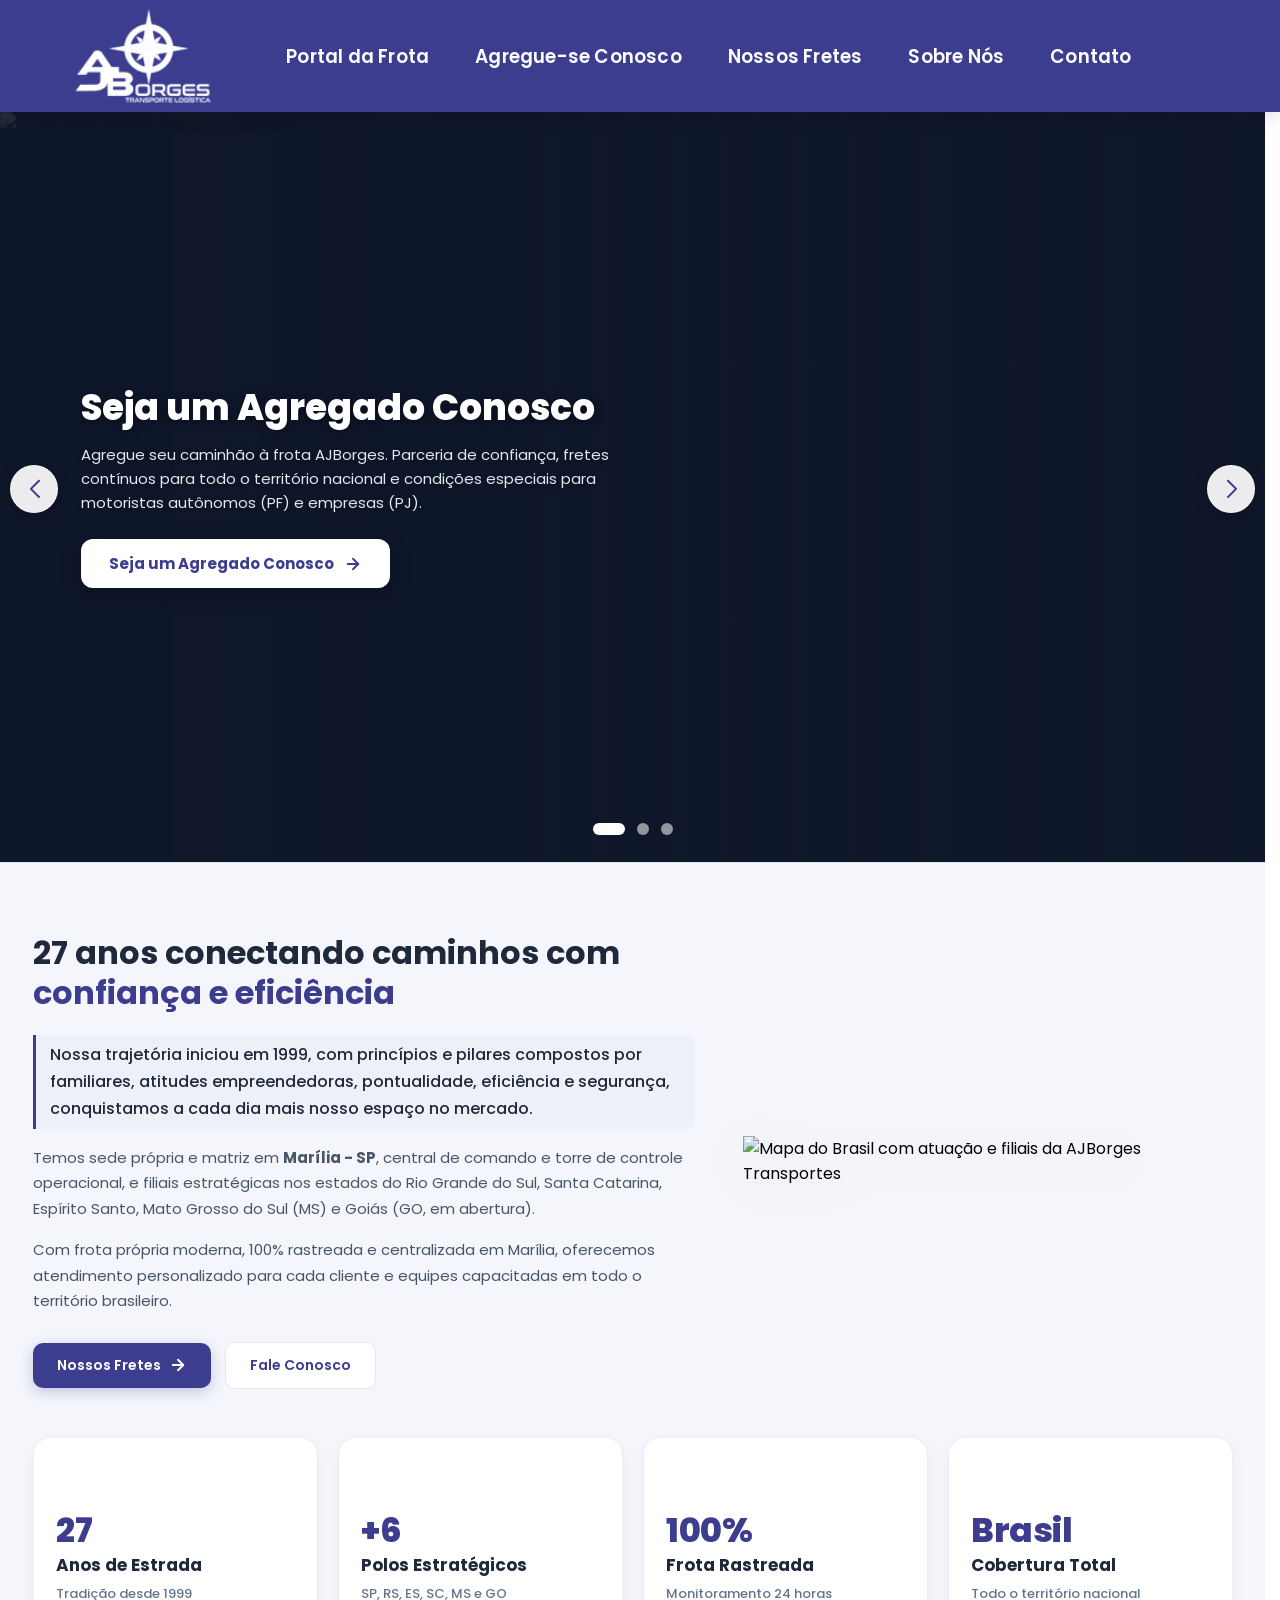
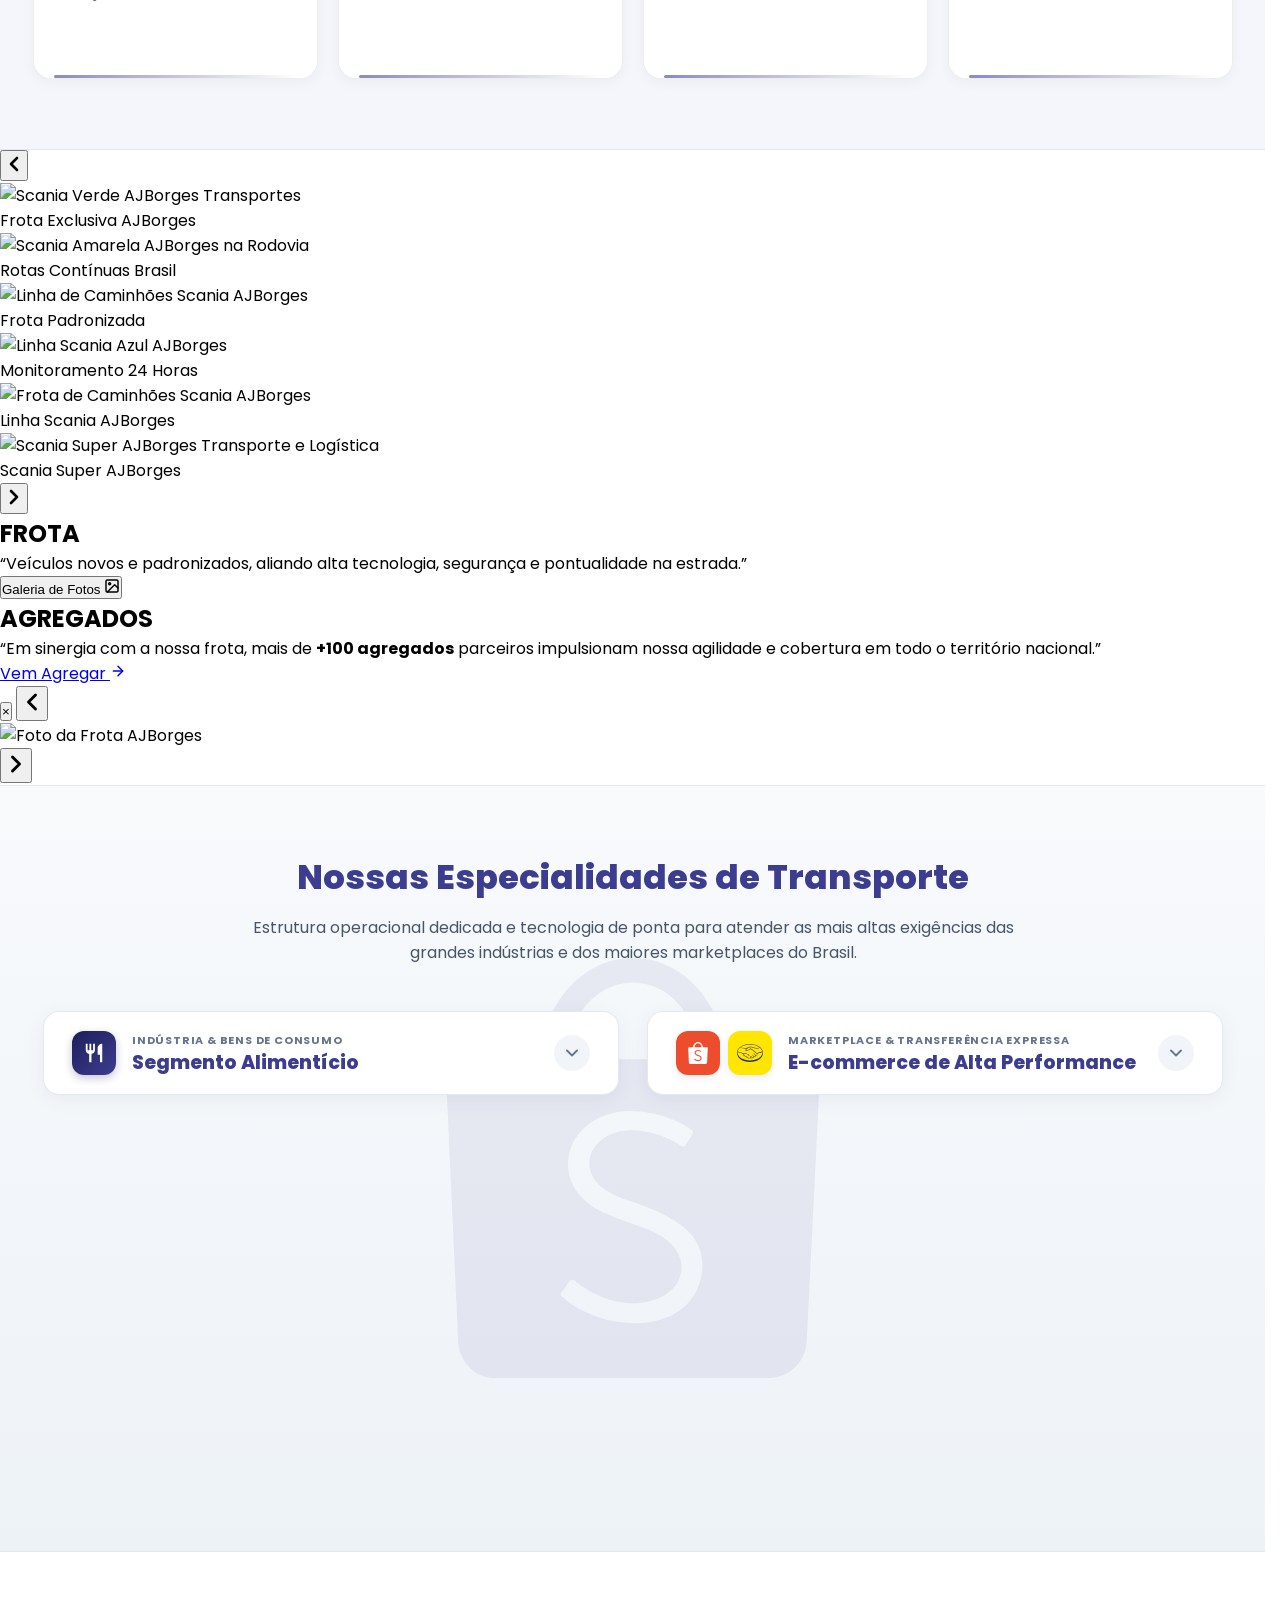
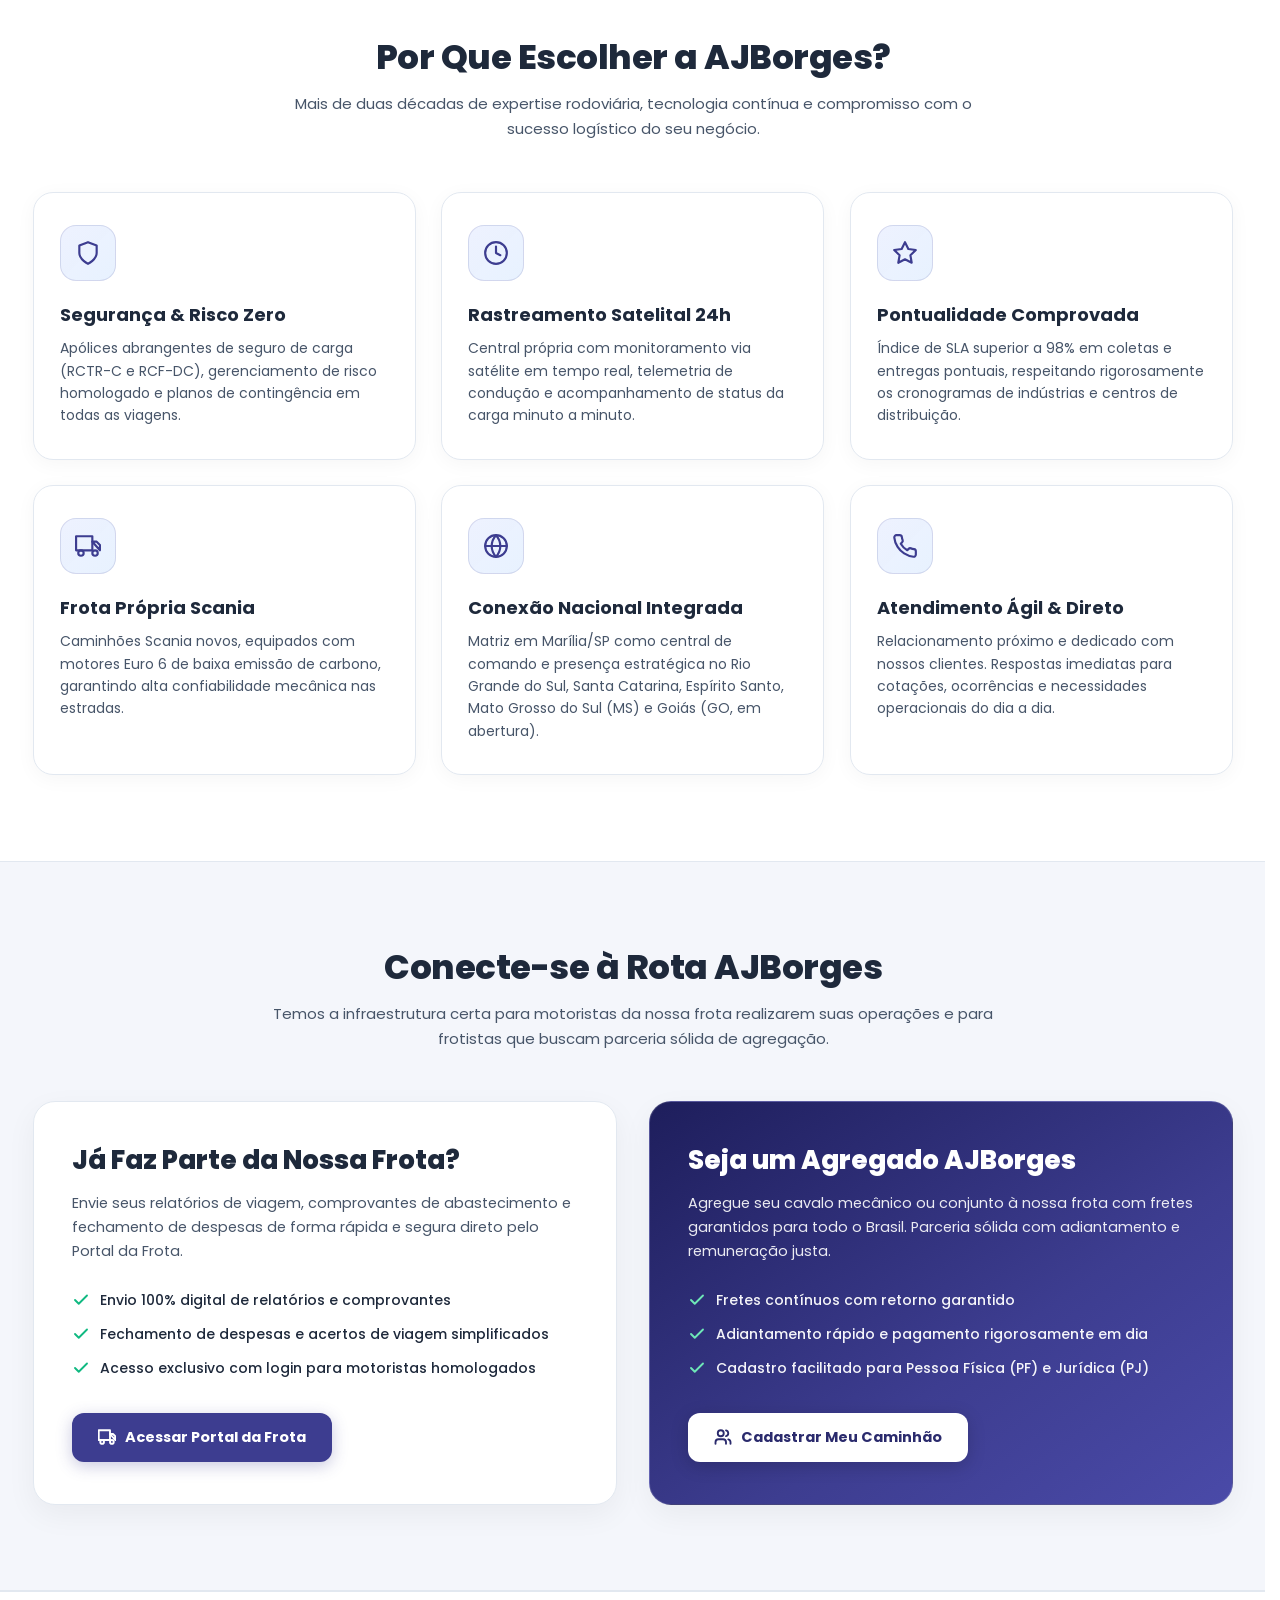
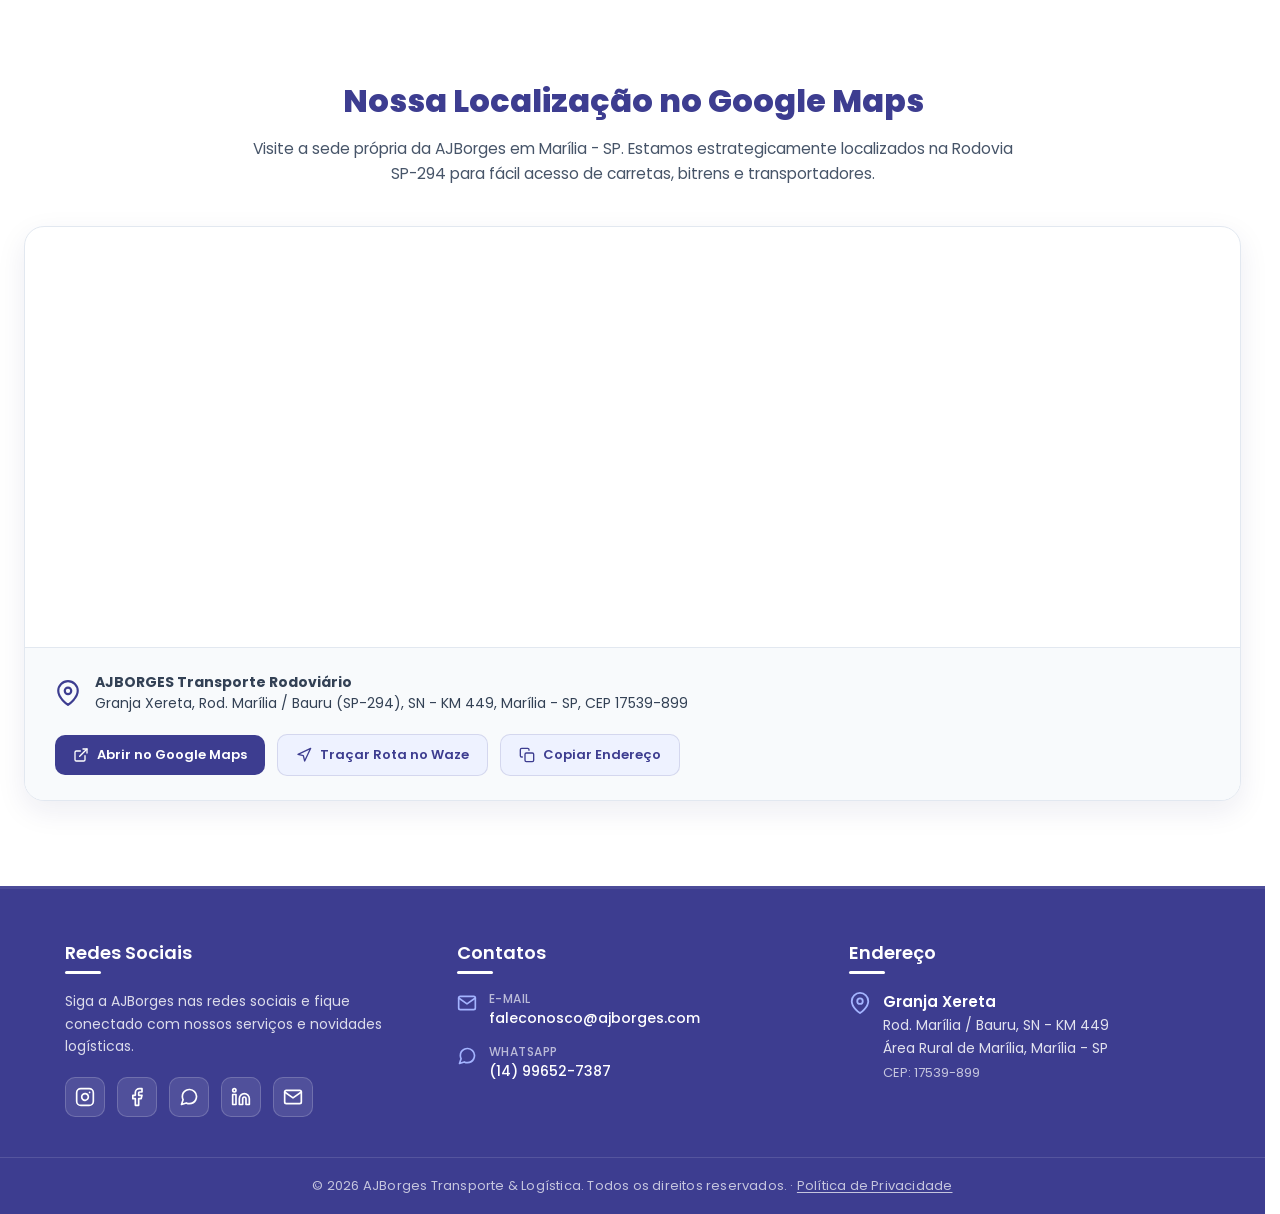
==== commit 410e0edd: "feat(site): home servida na raiz (ajborges.com/); /HTML/index.html faz 301 para / - .htaccess: a rai" ====
--- a/HTML/index.html
+++ b/HTML/index.html
@@ -5,11 +5,12 @@
     <meta charset="UTF-8">
     <meta name="viewport" content="width=device-width, initial-scale=1.0">
     <link rel="stylesheet" href="https://cdn.jsdelivr.net/npm/swiper@11/swiper-bundle.min.css" />
-    <link rel="stylesheet" href="../CSS/style.css?v=2">
-    <link rel="stylesheet" href="../CSS/frota-agregados.css">
-    <link rel="icon" type="image/png" href="../Imagens/LOGO EM BRANCO.png">
-    <link rel="shortcut icon" type="image/png" href="../Imagens/LOGO EM BRANCO.png">
-    <link rel="apple-touch-icon" href="../Imagens/LOGO EM BRANCO.png">
+    <link rel="stylesheet" href="/CSS/style.css?v=2">
+    <link rel="stylesheet" href="/CSS/frota-agregados.css">
+    <link rel="icon" href="/Imagens/favicon/favicon.ico?v=1" sizes="16x16 32x32 48x48">
+    <link rel="icon" type="image/svg+xml" href="/Imagens/favicon/favicon.svg?v=1">
+    <link rel="icon" type="image/png" sizes="32x32" href="/Imagens/favicon/favicon-32.png?v=1">
+    <link rel="apple-touch-icon" sizes="180x180" href="/Imagens/favicon/apple-touch-icon.png?v=1">
     <title>AJBorges Transportes - Excelência em Transporte Rodoviário &amp; Logística</title>
 </head>
 
@@ -17,17 +18,17 @@
     <header>
         <div class="header-AJBorges">
             <div class="logotipo-AJBorges">
-                <a href="index.html" class="logo-link" aria-label="Página inicial AJBorges Transportes">
-                    <img src="../Imagens/logo-header-1x.png" alt="AJBorges Transportes" height="100">
+                <a href="/" class="logo-link" aria-label="Página inicial AJBorges Transportes">
+                    <img src="/Imagens/logo-header-1x.png" alt="AJBorges Transportes" height="100">
                 </a>
             </div>
             <nav class="header-links" aria-label="Navegação principal">
                 <ul class="lista-links">
-                    <li><a href="Login.html#motorista">Portal da Frota</a></li>
-                    <li><a href="FichaMultiCadastro.html">Agregue-se Conosco</a></li>
-                    <li><a href="Nossosfretes.html">Nossos Fretes</a></li>
-                    <li><a href="Sobrenos.html">Sobre Nós</a></li>
-                    <li><a href="Contato.html">Contato</a></li>
+                    <li><a href="/HTML/Login.html#motorista">Portal da Frota</a></li>
+                    <li><a href="/HTML/FichaMultiCadastro.html">Agregue-se Conosco</a></li>
+                    <li><a href="/HTML/Nossosfretes.html">Nossos Fretes</a></li>
+                    <li><a href="/HTML/Sobrenos.html">Sobre Nós</a></li>
+                    <li><a href="/HTML/Contato.html">Contato</a></li>
                 </ul>
             </nav>
         </div>
@@ -40,7 +41,7 @@
                 <div class="swiper-wrapper">
                     <!-- Slide 1: Caminhão Branco AJBorges -->
                     <div class="swiper-slide hero-slide">
-                        <img src="../Imagens/banner-ajborges-01.png" alt="Caminhão Scania Branco AJBorges"
+                        <img src="/Imagens/banner-ajborges-01.png" alt="Caminhão Scania Branco AJBorges"
                             class="slide-bg-img">
                         <div class="slide-overlay"></div>
                         <div class="slide-container">
@@ -52,7 +53,7 @@
                                     empresas (PJ).
                                 </p>
                                 <div class="slide-actions">
-                                    <a href="FichaMultiCadastro.html" class="btn-slide-cta">
+                                    <a href="/HTML/FichaMultiCadastro.html" class="btn-slide-cta">
                                         <span>Seja um Agregado Conosco</span>
                                         <svg xmlns="http://www.w3.org/2000/svg" width="18" height="18"
                                             viewBox="0 0 24 24" fill="none" stroke="currentColor" stroke-width="2.5"
@@ -68,7 +69,7 @@
 
                     <!-- Slide 2: 4 Scanias Azuis Perfiladas no Pátio -->
                     <div class="swiper-slide hero-slide">
-                        <img src="../Imagens/banner-ajborges-02.png"
+                        <img src="/Imagens/banner-ajborges-02.png"
                             alt="Cavalos mecânicos Scania azuis AJBorges perfilados no pátio logístico"
                             class="slide-bg-img">
                         <div class="slide-overlay"></div>
@@ -80,7 +81,7 @@
                                     monitoramento 24 horas via satélite.
                                 </p>
                                 <div class="slide-actions">
-                                    <a href="Nossosfretes.html" class="btn-slide-cta">
+                                    <a href="/HTML/Nossosfretes.html" class="btn-slide-cta">
                                         <span>Consultar Nossos Fretes</span>
                                         <svg xmlns="http://www.w3.org/2000/svg" width="18" height="18"
                                             viewBox="0 0 24 24" fill="none" stroke="currentColor" stroke-width="2.5"
@@ -96,7 +97,7 @@
 
                     <!-- Slide 3: 5 Scanias Performance Line no Galpão -->
                     <div class="swiper-slide hero-slide">
-                        <img src="../Imagens/banner-ajborges-03.png"
+                        <img src="/Imagens/banner-ajborges-03.png"
                             alt="Fileira de Scanias Performance Line coloridas AJBorges no galpão operacional"
                             class="slide-bg-img">
                         <div class="slide-overlay"></div>
@@ -108,7 +109,7 @@
                                     gestão de abastecimento sem complicações.
                                 </p>
                                 <div class="slide-actions">
-                                    <a href="Login.html" class="btn-slide-cta">
+                                    <a href="/HTML/Login.html" class="btn-slide-cta">
                                         <span>Acessar Portal da Frota</span>
                                         <svg xmlns="http://www.w3.org/2000/svg" width="18" height="18"
                                             viewBox="0 0 24 24" fill="none" stroke="currentColor" stroke-width="2.5"
@@ -161,7 +162,7 @@
                         </div>
 
                         <div class="sobre-nos-acoes">
-                            <a href="Nossosfretes.html" class="btn-primario">
+                            <a href="/HTML/Nossosfretes.html" class="btn-primario">
                                 <span>Nossos Fretes</span>
                                 <svg xmlns="http://www.w3.org/2000/svg" width="18" height="18" viewBox="0 0 24 24"
                                     fill="none" stroke="currentColor" stroke-width="2.5" stroke-linecap="round"
@@ -170,14 +171,14 @@
                                     <polyline points="12 5 19 12 12 19"></polyline>
                                 </svg>
                             </a>
-                            <a href="Contato.html" class="btn-secundario">
+                            <a href="/HTML/Contato.html" class="btn-secundario">
                                 <span>Fale Conosco</span>
                             </a>
                         </div>
                     </div>
 
                     <div class="sobre-nos-destaque-visual reveal-right">
-                        <img src="../Imagens/MAPA AJ.png"
+                        <img src="/Imagens/MAPA AJ.png"
                             alt="Mapa do Brasil com atuação e filiais da AJBorges Transportes" class="img-mapa-brasil"
                             loading="lazy">
                     </div>
@@ -325,52 +326,52 @@
 
                 <div class="frota-slider-track-container" id="frotaSliderTrack">
                     <!-- Slide 1: Scania Verde AJBorges -->
-                    <div class="frota-slide-item" data-index="0" data-src="../Imagens/caminhao-verde-ajborges.png"
+                    <div class="frota-slide-item" data-index="0" data-src="/Imagens/caminhao-verde-ajborges.png"
                         data-title="Scania Verde AJBorges Transportes">
-                        <img src="../Imagens/caminhao-verde-ajborges.png" alt="Scania Verde AJBorges Transportes"
+                        <img src="/Imagens/caminhao-verde-ajborges.png" alt="Scania Verde AJBorges Transportes"
                             loading="lazy">
                         <div class="frota-slide-overlay">
                             <span class="frota-slide-tag">Frota Exclusiva AJBorges</span>
                         </div>
                     </div>
                     <!-- Slide 2: Scania Amarela Rodovia -->
-                    <div class="frota-slide-item" data-index="1" data-src="../Imagens/scaniaamarela.jpeg"
+                    <div class="frota-slide-item" data-index="1" data-src="/Imagens/scaniaamarela.jpeg"
                         data-title="Scania Amarela AJBorges na Rodovia">
-                        <img src="../Imagens/scaniaamarela.jpeg" alt="Scania Amarela AJBorges na Rodovia"
+                        <img src="/Imagens/scaniaamarela.jpeg" alt="Scania Amarela AJBorges na Rodovia"
                             loading="lazy">
                         <div class="frota-slide-overlay">
                             <span class="frota-slide-tag">Rotas Contínuas Brasil</span>
                         </div>
                     </div>
                     <!-- Slide 3: Frota Colorida Scania -->
-                    <div class="frota-slide-item" data-index="2" data-src="../Imagens/5scanais.jpeg"
+                    <div class="frota-slide-item" data-index="2" data-src="/Imagens/5scanais.jpeg"
                         data-title="Linha Scanias Coloridas AJBorges">
-                        <img src="../Imagens/5scanais.jpeg" alt="Linha de Caminhões Scania AJBorges" loading="lazy">
+                        <img src="/Imagens/5scanais.jpeg" alt="Linha de Caminhões Scania AJBorges" loading="lazy">
                         <div class="frota-slide-overlay">
                             <span class="frota-slide-tag">Frota Padronizada</span>
                         </div>
                     </div>
                     <!-- Slide 4: Linha Scania Azul AJBorges -->
-                    <div class="frota-slide-item" data-index="3" data-src="../Imagens/4scanais.jpeg"
+                    <div class="frota-slide-item" data-index="3" data-src="/Imagens/4scanais.jpeg"
                         data-title="Linha Scania Azul AJBorges">
-                        <img src="../Imagens/4scanais.jpeg" alt="Linha Scania Azul AJBorges" loading="lazy">
+                        <img src="/Imagens/4scanais.jpeg" alt="Linha Scania Azul AJBorges" loading="lazy">
                         <div class="frota-slide-overlay">
                             <span class="frota-slide-tag">Monitoramento 24 Horas</span>
                         </div>
                     </div>
                     <!-- Slide 5: Linha Scania AJBorges -->
-                    <div class="frota-slide-item" data-index="4" data-src="../Imagens/banner-ajborges-01.png"
+                    <div class="frota-slide-item" data-index="4" data-src="/Imagens/banner-ajborges-01.png"
                         data-title="Frota de Caminhões Scania AJBorges">
-                        <img src="../Imagens/banner-ajborges-01.png" alt="Frota de Caminhões Scania AJBorges"
+                        <img src="/Imagens/banner-ajborges-01.png" alt="Frota de Caminhões Scania AJBorges"
                             loading="lazy">
                         <div class="frota-slide-overlay">
                             <span class="frota-slide-tag">Linha Scania AJBorges</span>
                         </div>
                     </div>
                     <!-- Slide 6: Scania Super AJBorges -->
-                    <div class="frota-slide-item" data-index="5" data-src="../Imagens/08.png"
+                    <div class="frota-slide-item" data-index="5" data-src="/Imagens/08.png"
                         data-title="Scania Super AJBorges Transporte e Logística">
-                        <img src="../Imagens/08.png" alt="Scania Super AJBorges Transporte e Logística" loading="lazy">
+                        <img src="/Imagens/08.png" alt="Scania Super AJBorges Transporte e Logística" loading="lazy">
                         <div class="frota-slide-overlay">
                             <span class="frota-slide-tag">Scania Super AJBorges</span>
                         </div>
@@ -414,7 +415,7 @@
                             “Em sinergia com a nossa frota, mais de <strong>+100 agregados</strong> parceiros
                             impulsionam nossa agilidade e cobertura em todo o território nacional.”
                         </p>
-                        <a href="FichaMultiCadastro.html" class="btn-frota-executivo">
+                        <a href="/HTML/FichaMultiCadastro.html" class="btn-frota-executivo">
                             <span>Vem Agregar</span>
                             <svg viewBox="0 0 24 24" width="16" height="16" fill="none" stroke="currentColor"
                                 stroke-width="2.2" stroke-linecap="round" stroke-linejoin="round">
@@ -754,7 +755,7 @@
                             </li>
                         </ul>
                         <div class="solucao-botoes">
-                            <a href="Login.html" class="btn-solucao btn-solucao-primario">
+                            <a href="/HTML/Login.html" class="btn-solucao btn-solucao-primario">
                                 <svg xmlns="http://www.w3.org/2000/svg" width="18" height="18" viewBox="0 0 24 24"
                                     fill="none" stroke="currentColor" stroke-width="2.5" stroke-linecap="round"
                                     stroke-linejoin="round">
@@ -802,7 +803,7 @@
                             </li>
                         </ul>
                         <div class="solucao-botoes">
-                            <a href="FichaMultiCadastro.html" class="btn-solucao btn-solucao-branco">
+                            <a href="/HTML/FichaMultiCadastro.html" class="btn-solucao btn-solucao-branco">
                                 <svg xmlns="http://www.w3.org/2000/svg" width="18" height="18" viewBox="0 0 24 24"
                                     fill="none" stroke="currentColor" stroke-width="2.5" stroke-linecap="round"
                                     stroke-linejoin="round">
@@ -1006,7 +1007,7 @@
         </div>
 
         <div class="footer-bottom">
-            <p>&copy; 2026 AJBorges Transporte &amp; Logística. Todos os direitos reservados. &middot; <a href="politica-privacidade.html">Política de Privacidade</a></p>
+            <p>&copy; 2026 AJBorges Transporte &amp; Logística. Todos os direitos reservados. &middot; <a href="/HTML/politica-privacidade.html">Política de Privacidade</a></p>
         </div>
     </footer>
 
@@ -1256,8 +1257,8 @@
         });
     </script>
     <!-- Faixa de aviso de atualização do site (o supabase-client.js traz a URL e a chave pública) -->
-    <script src="../JavaScript/supabase-client.js"></script>
-    <script src="../JavaScript/aviso-atualizacao.js?v=3" data-aviso-local="site"></script>
+    <script src="/JavaScript/supabase-client.js"></script>
+    <script src="/JavaScript/aviso-atualizacao.js?v=3" data-aviso-local="site"></script>
 </body>
 
 </html>
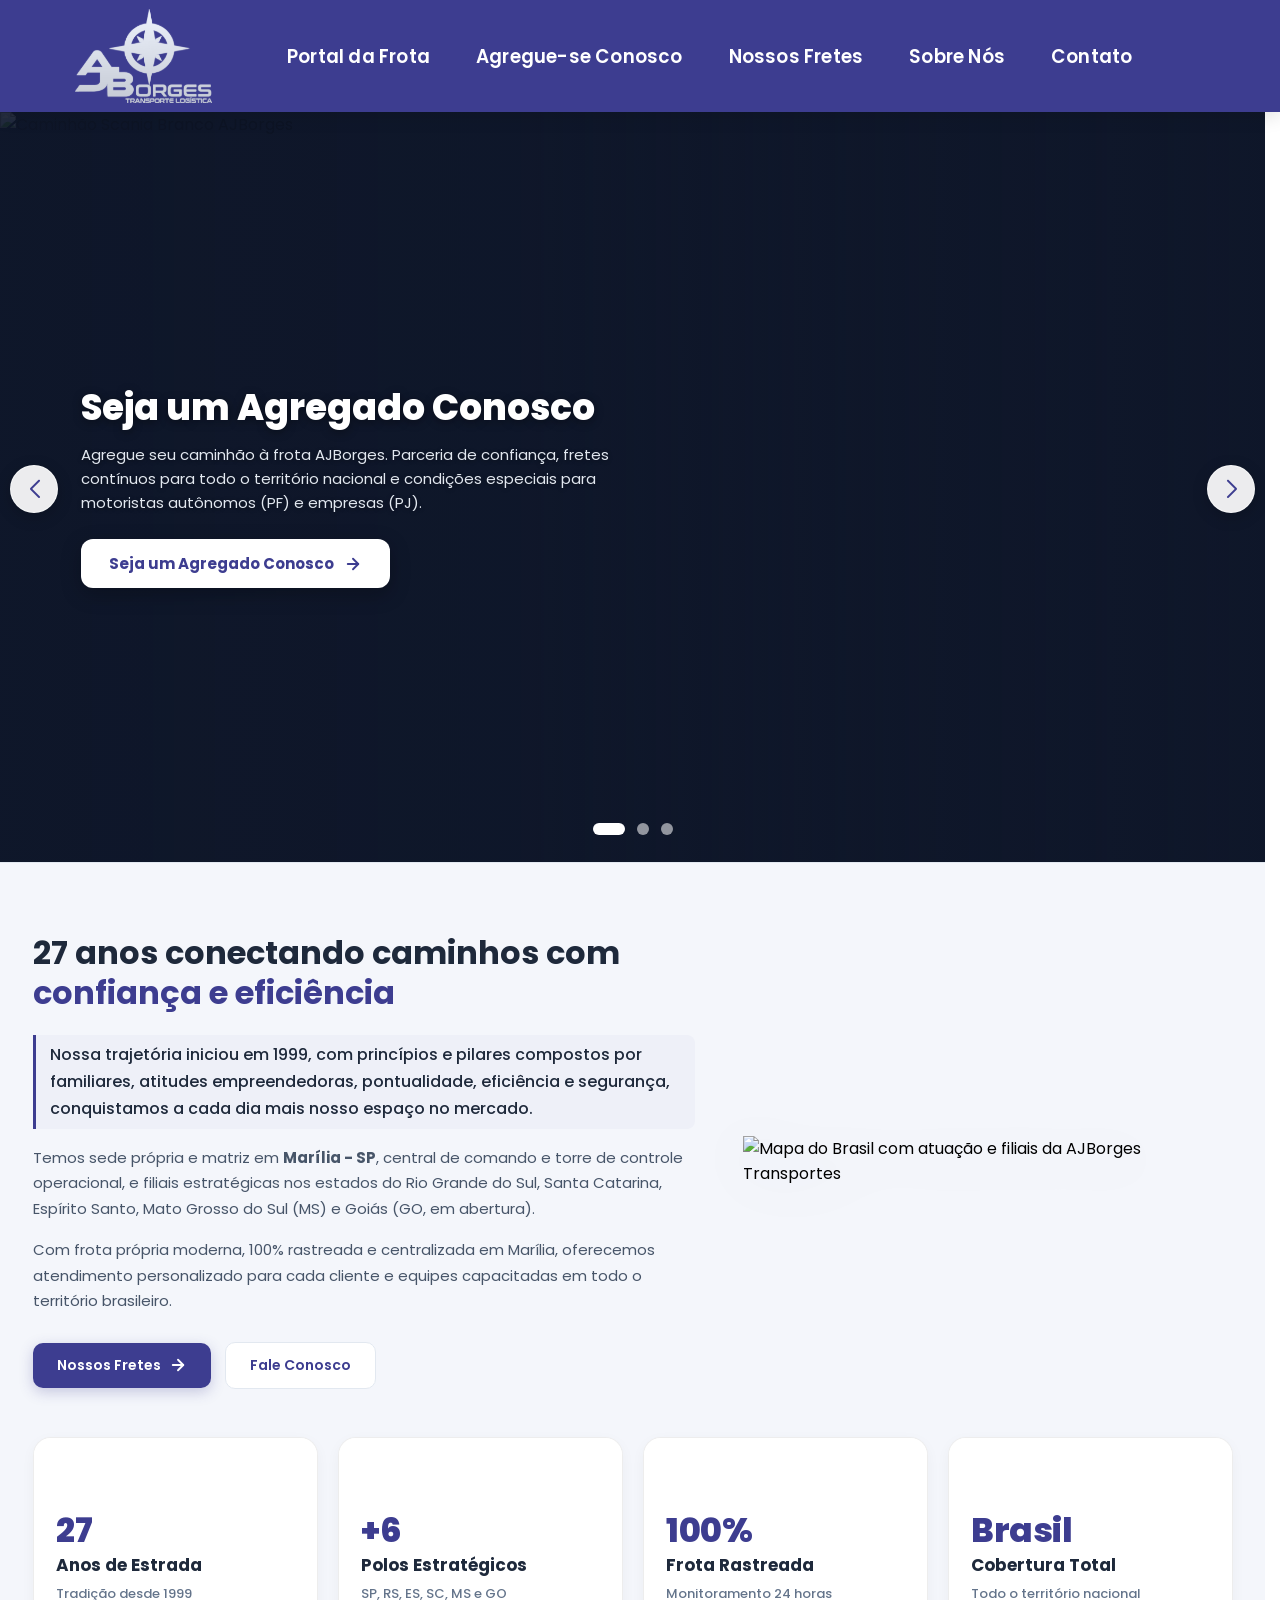
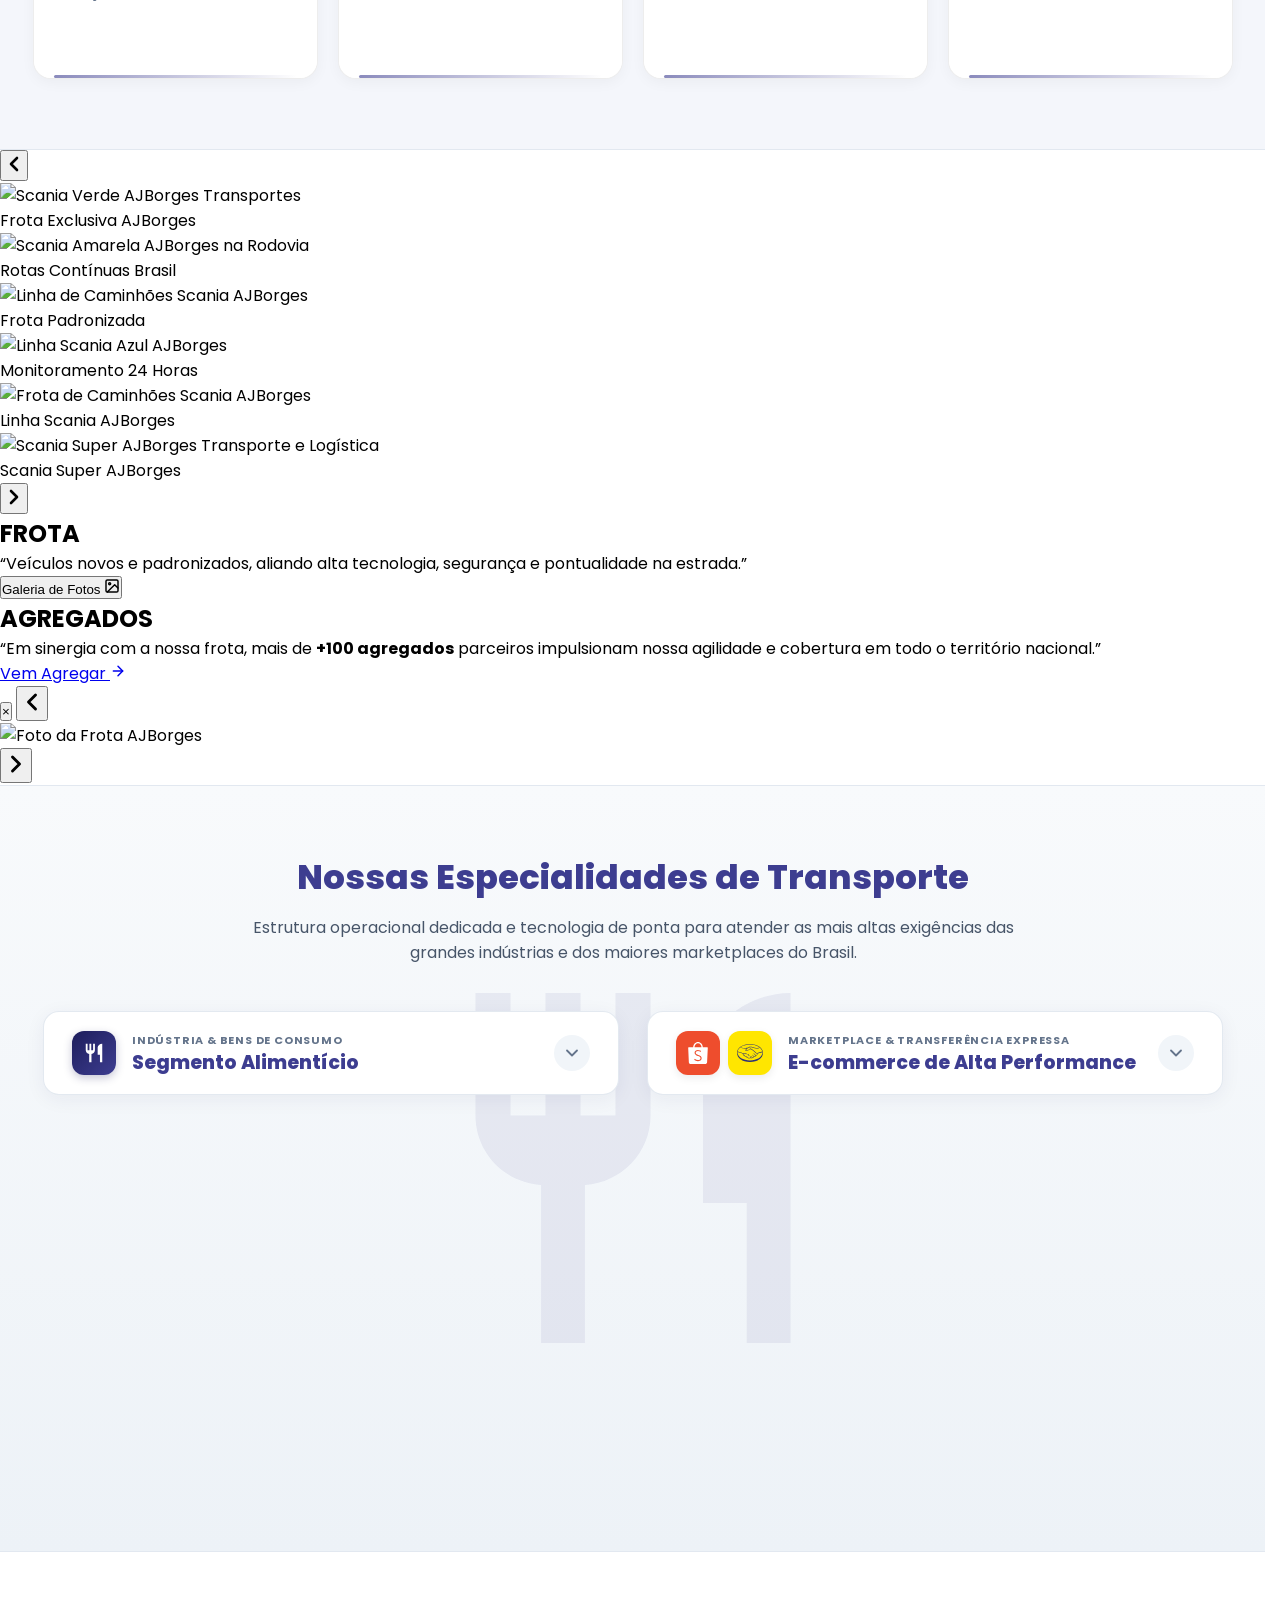
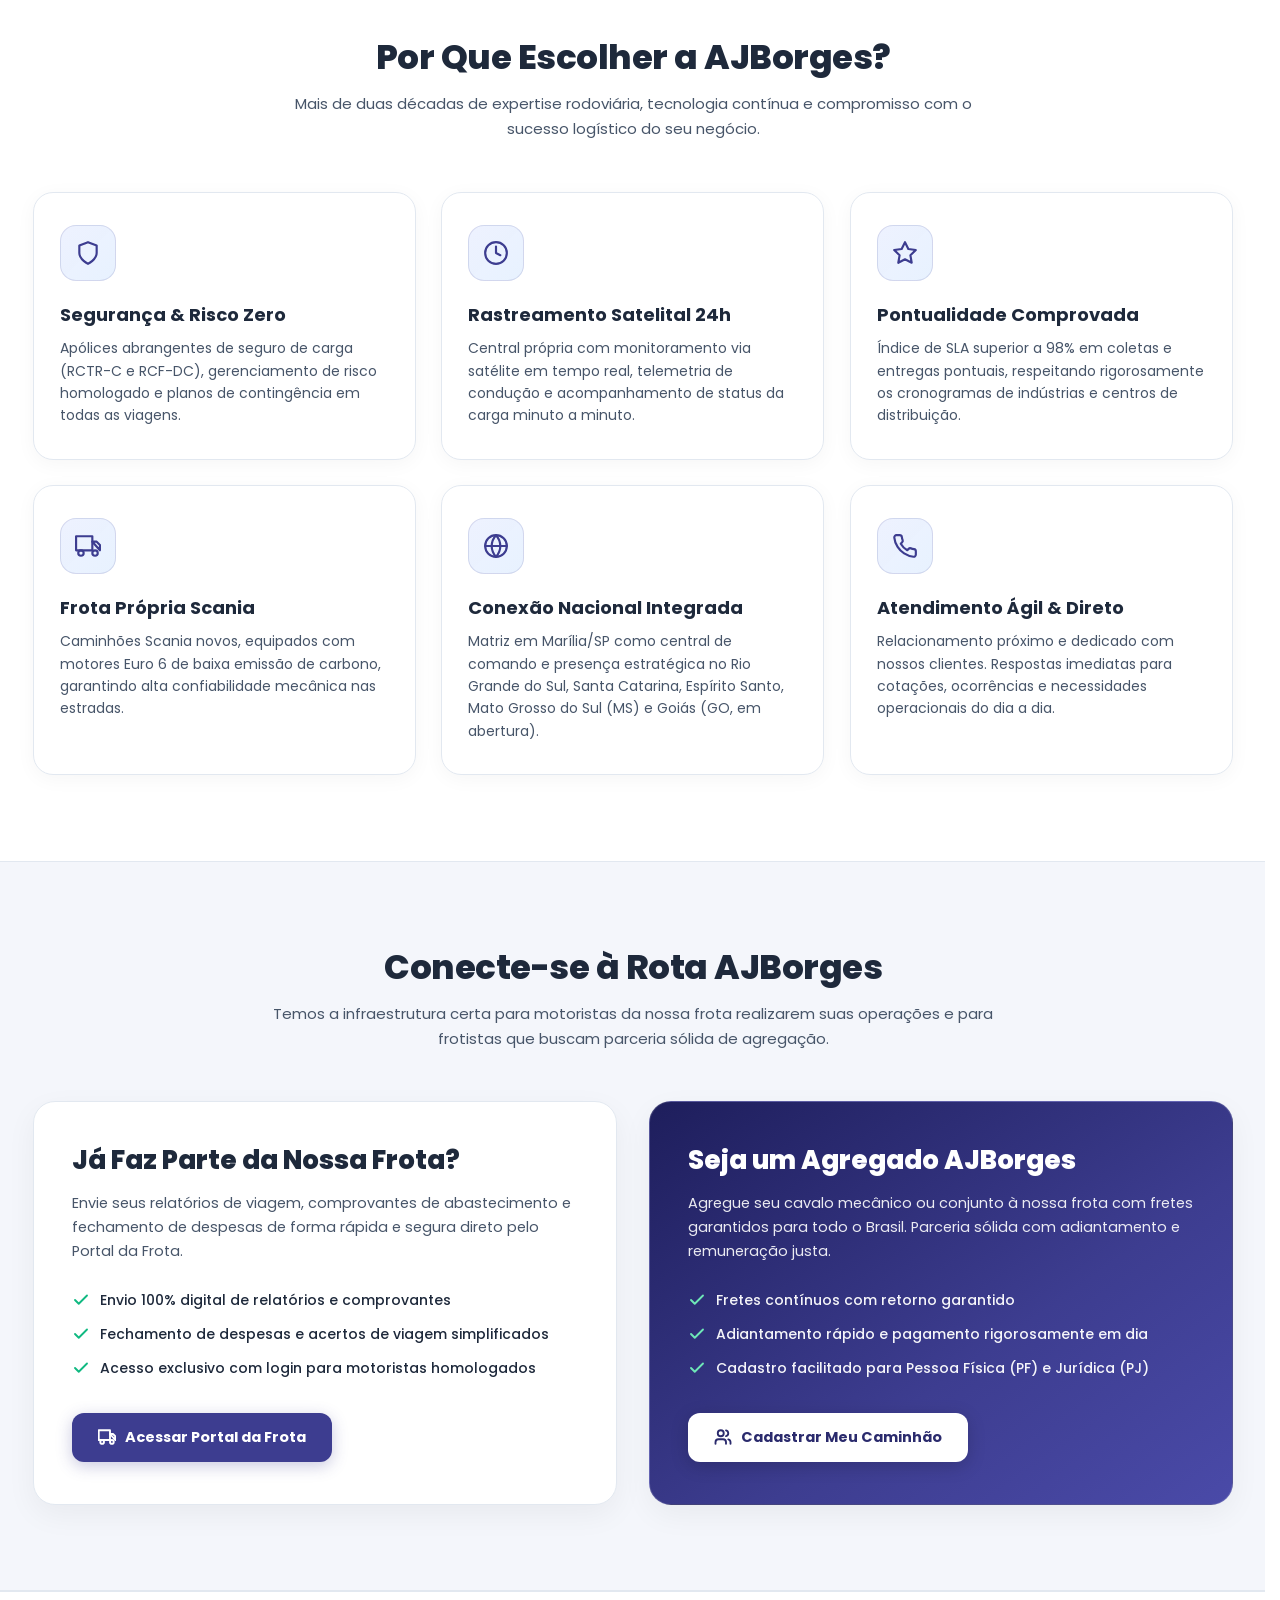
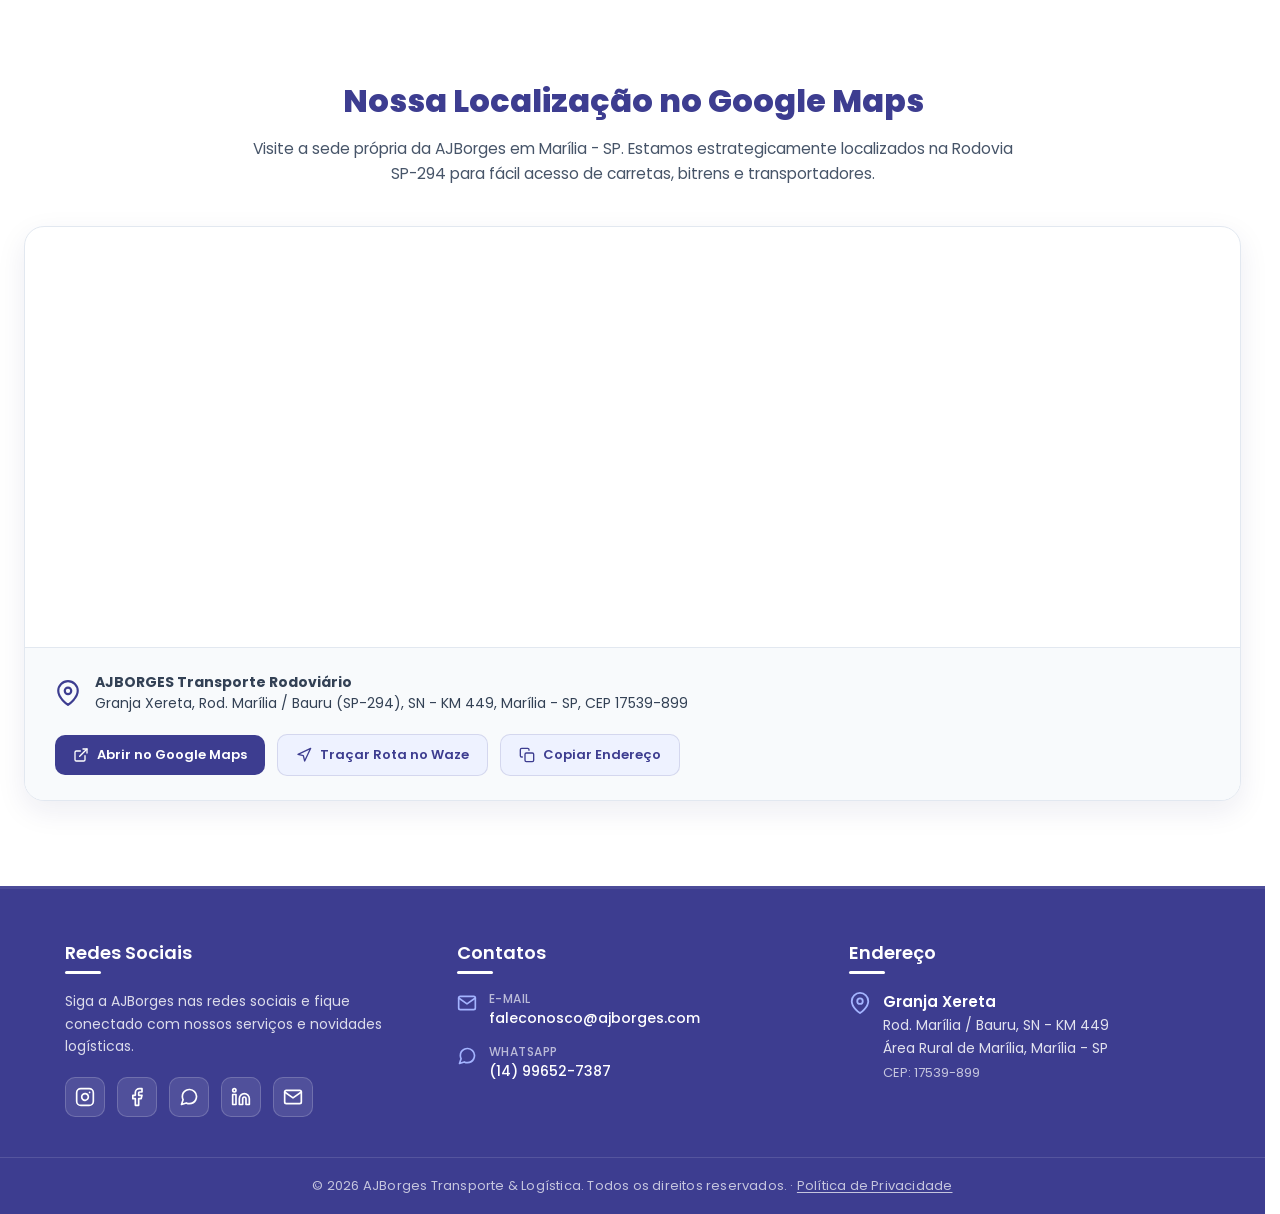
==== commit 7fa12582: "feat(site): logo prateado (detalhado) no header e nas barras laterais; perna do A de "Logística" vol" ====
--- a/HTML/index.html
+++ b/HTML/index.html
@@ -19,7 +19,7 @@
         <div class="header-AJBorges">
             <div class="logotipo-AJBorges">
                 <a href="/" class="logo-link" aria-label="Página inicial AJBorges Transportes">
-                    <img src="/Imagens/logo-header-1x.png" alt="AJBorges Transportes" height="100">
+                    <img src="/Imagens/logo-header-prata-1x.png" srcset="/Imagens/logo-header-prata-1x.png 1x, /Imagens/logo-header-prata-2x.png 2x" alt="AJBorges Transportes" height="100">
                 </a>
             </div>
             <nav class="header-links" aria-label="Navegação principal">
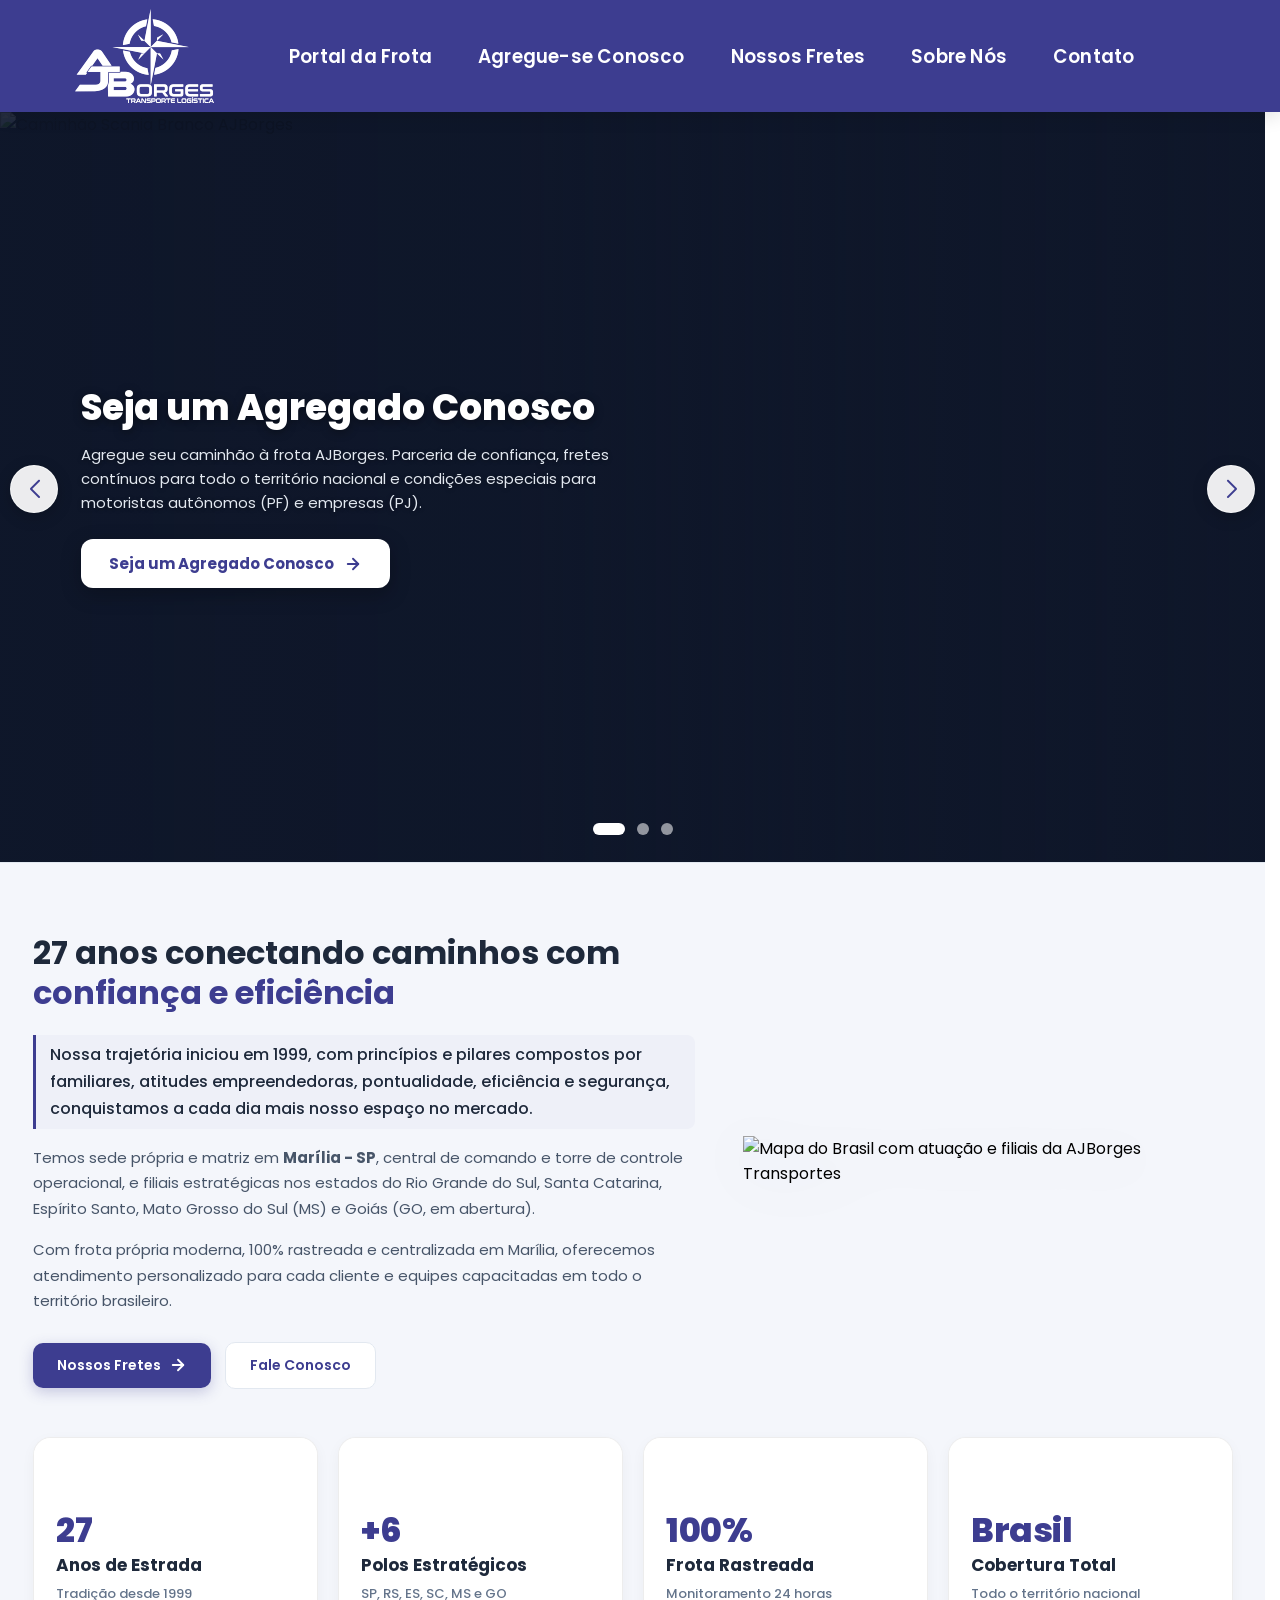
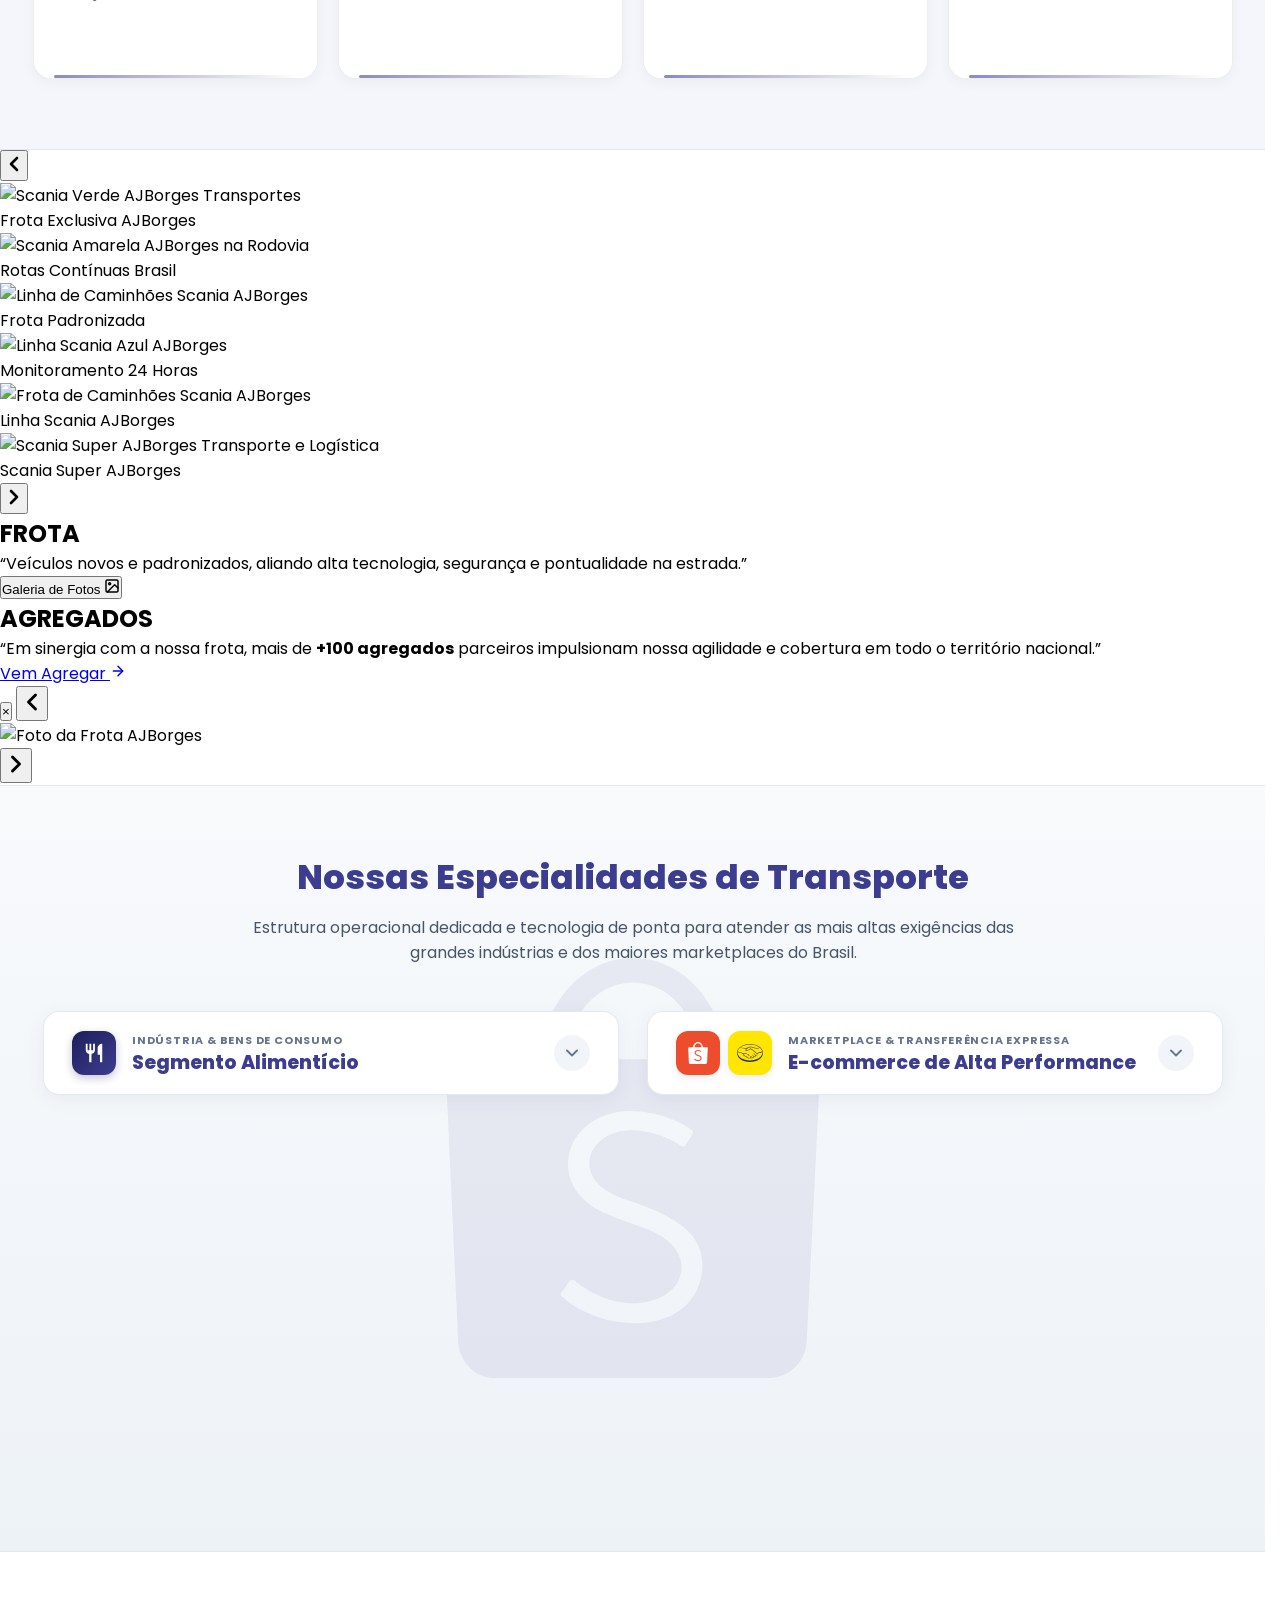
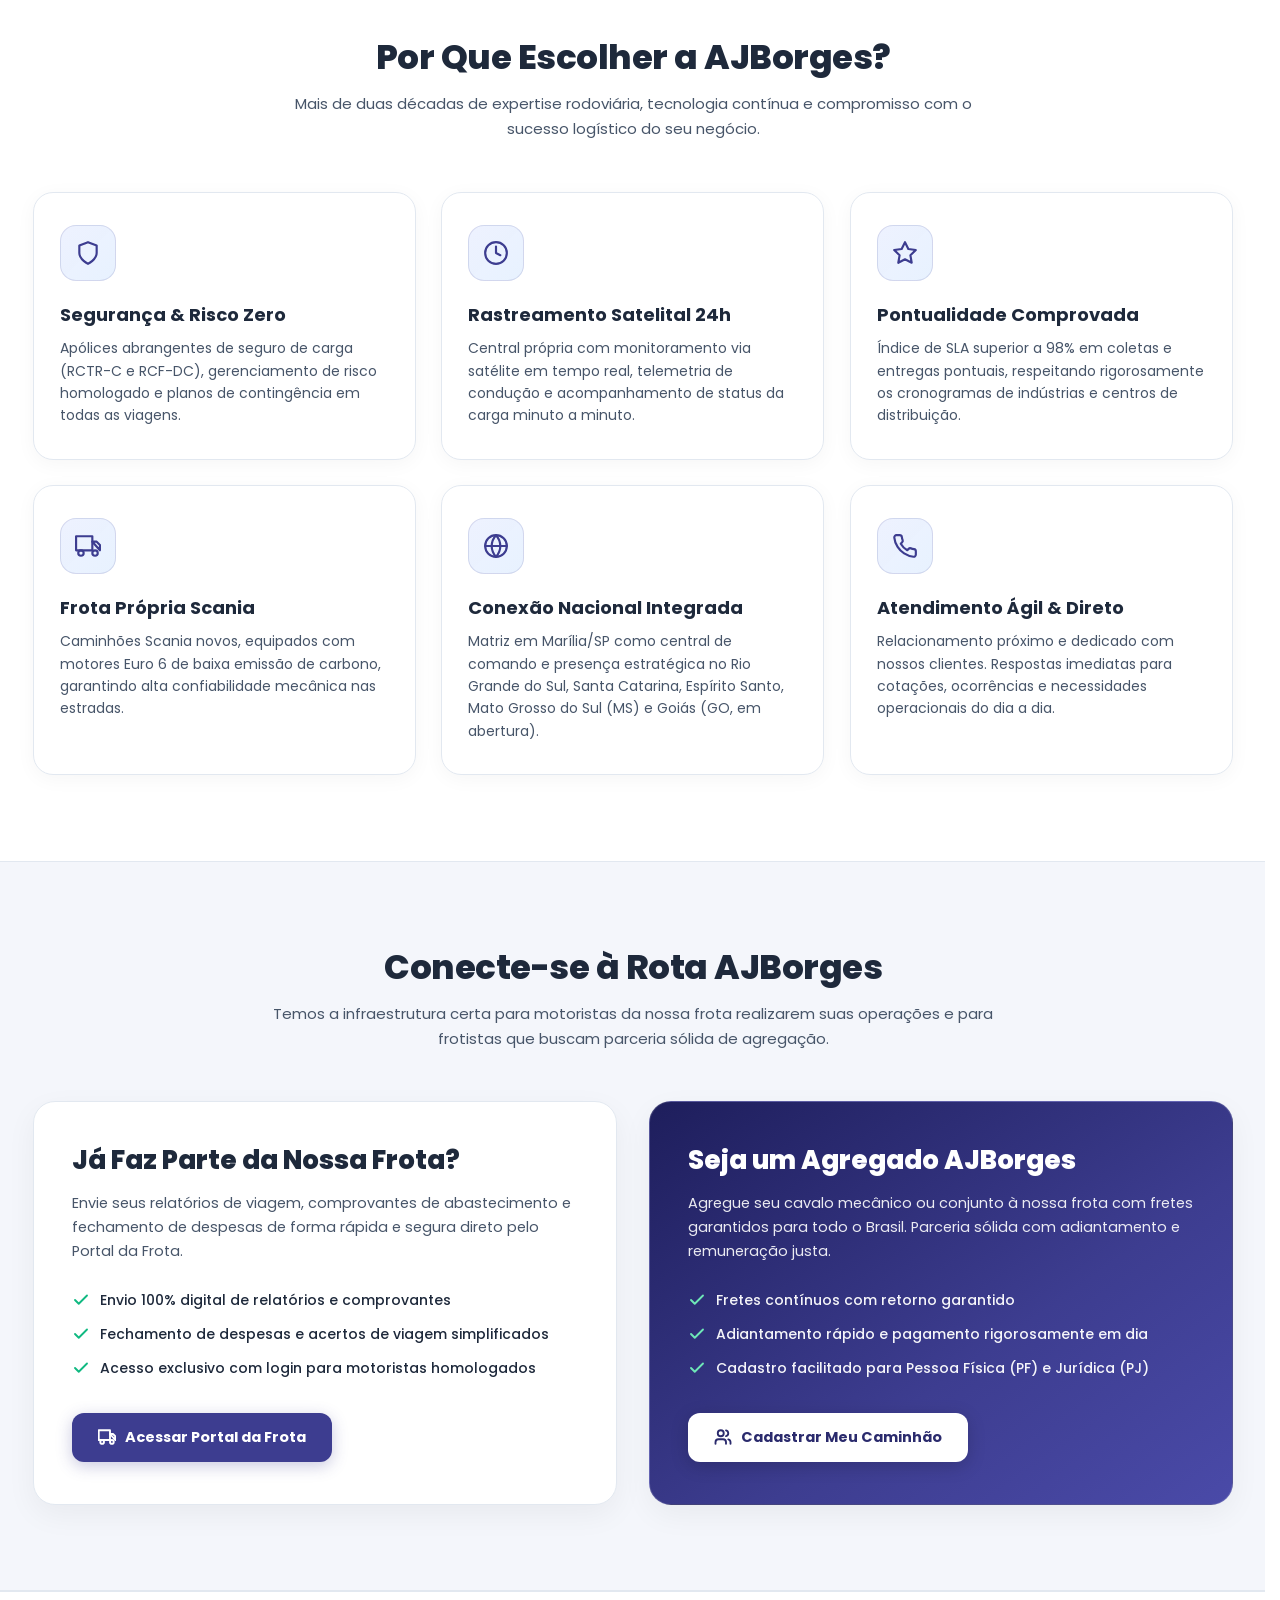
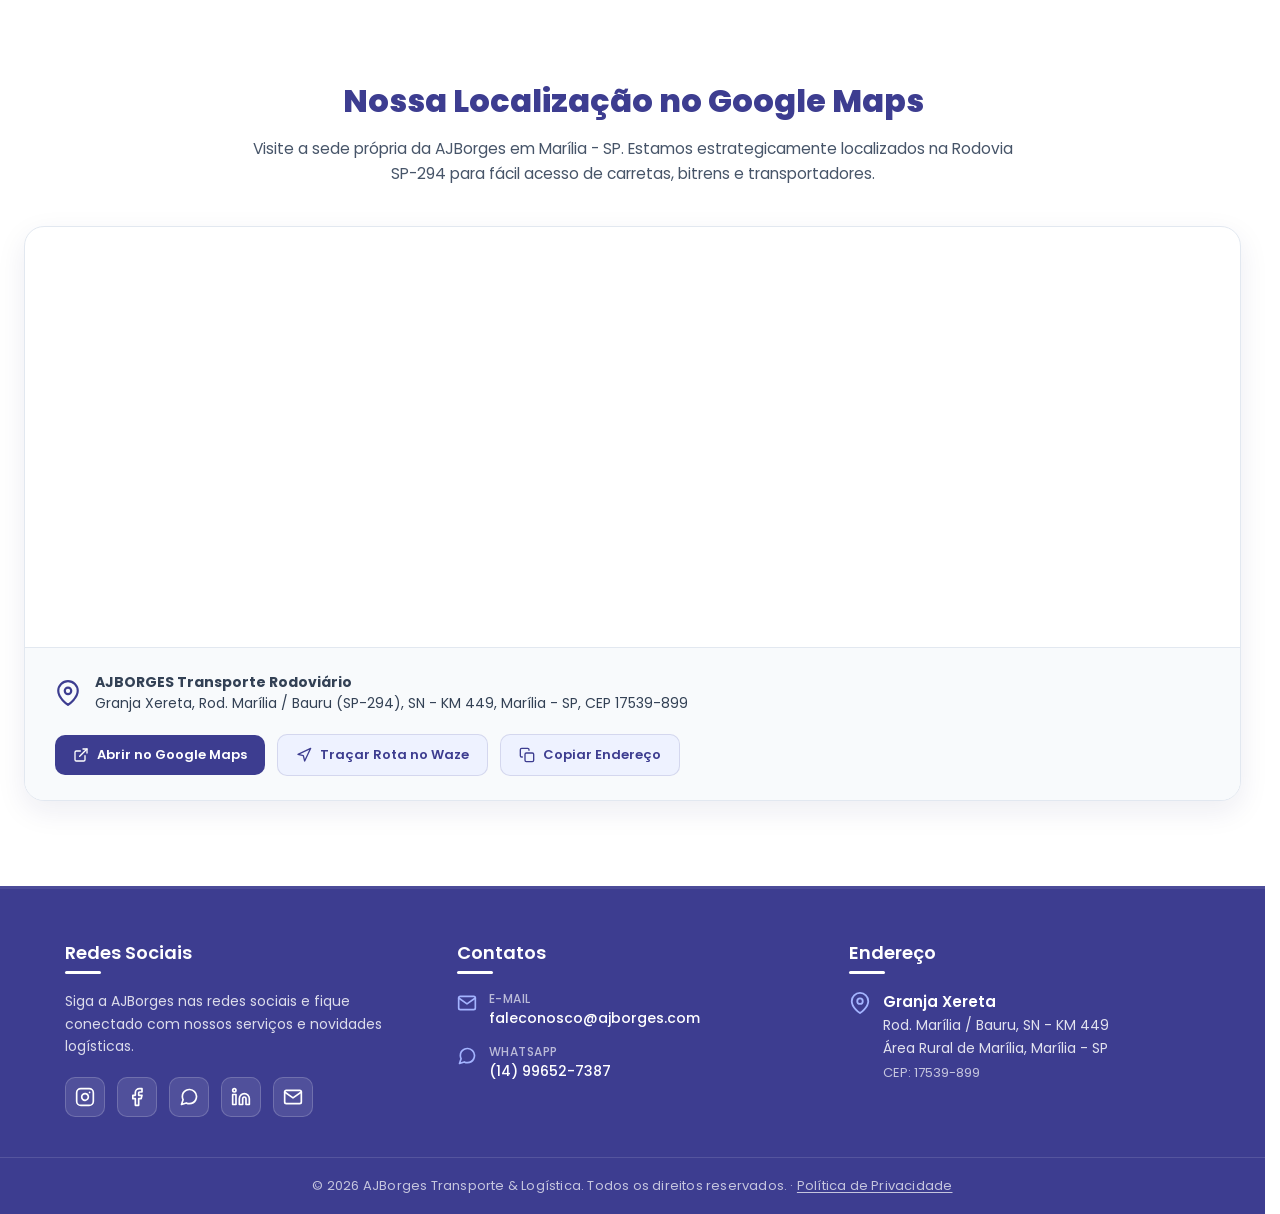
==== commit 1d50d3f8: "feat(site): logo branco (LOGO EM BRANCO_original) no header e nas barras laterais Versões no tamanho" ====
--- a/HTML/index.html
+++ b/HTML/index.html
@@ -19,7 +19,7 @@
         <div class="header-AJBorges">
             <div class="logotipo-AJBorges">
                 <a href="/" class="logo-link" aria-label="Página inicial AJBorges Transportes">
-                    <img src="/Imagens/logo-header-prata-1x.png" srcset="/Imagens/logo-header-prata-1x.png 1x, /Imagens/logo-header-prata-2x.png 2x" alt="AJBorges Transportes" height="100">
+                    <img src="/Imagens/logo-header-branco-1x.png?v=20261104" srcset="/Imagens/logo-header-branco-1x.png?v=20261104 1x, /Imagens/logo-header-branco-2x.png?v=20261104 2x" alt="AJBorges Transportes" height="100">
                 </a>
             </div>
             <nav class="header-links" aria-label="Navegação principal">
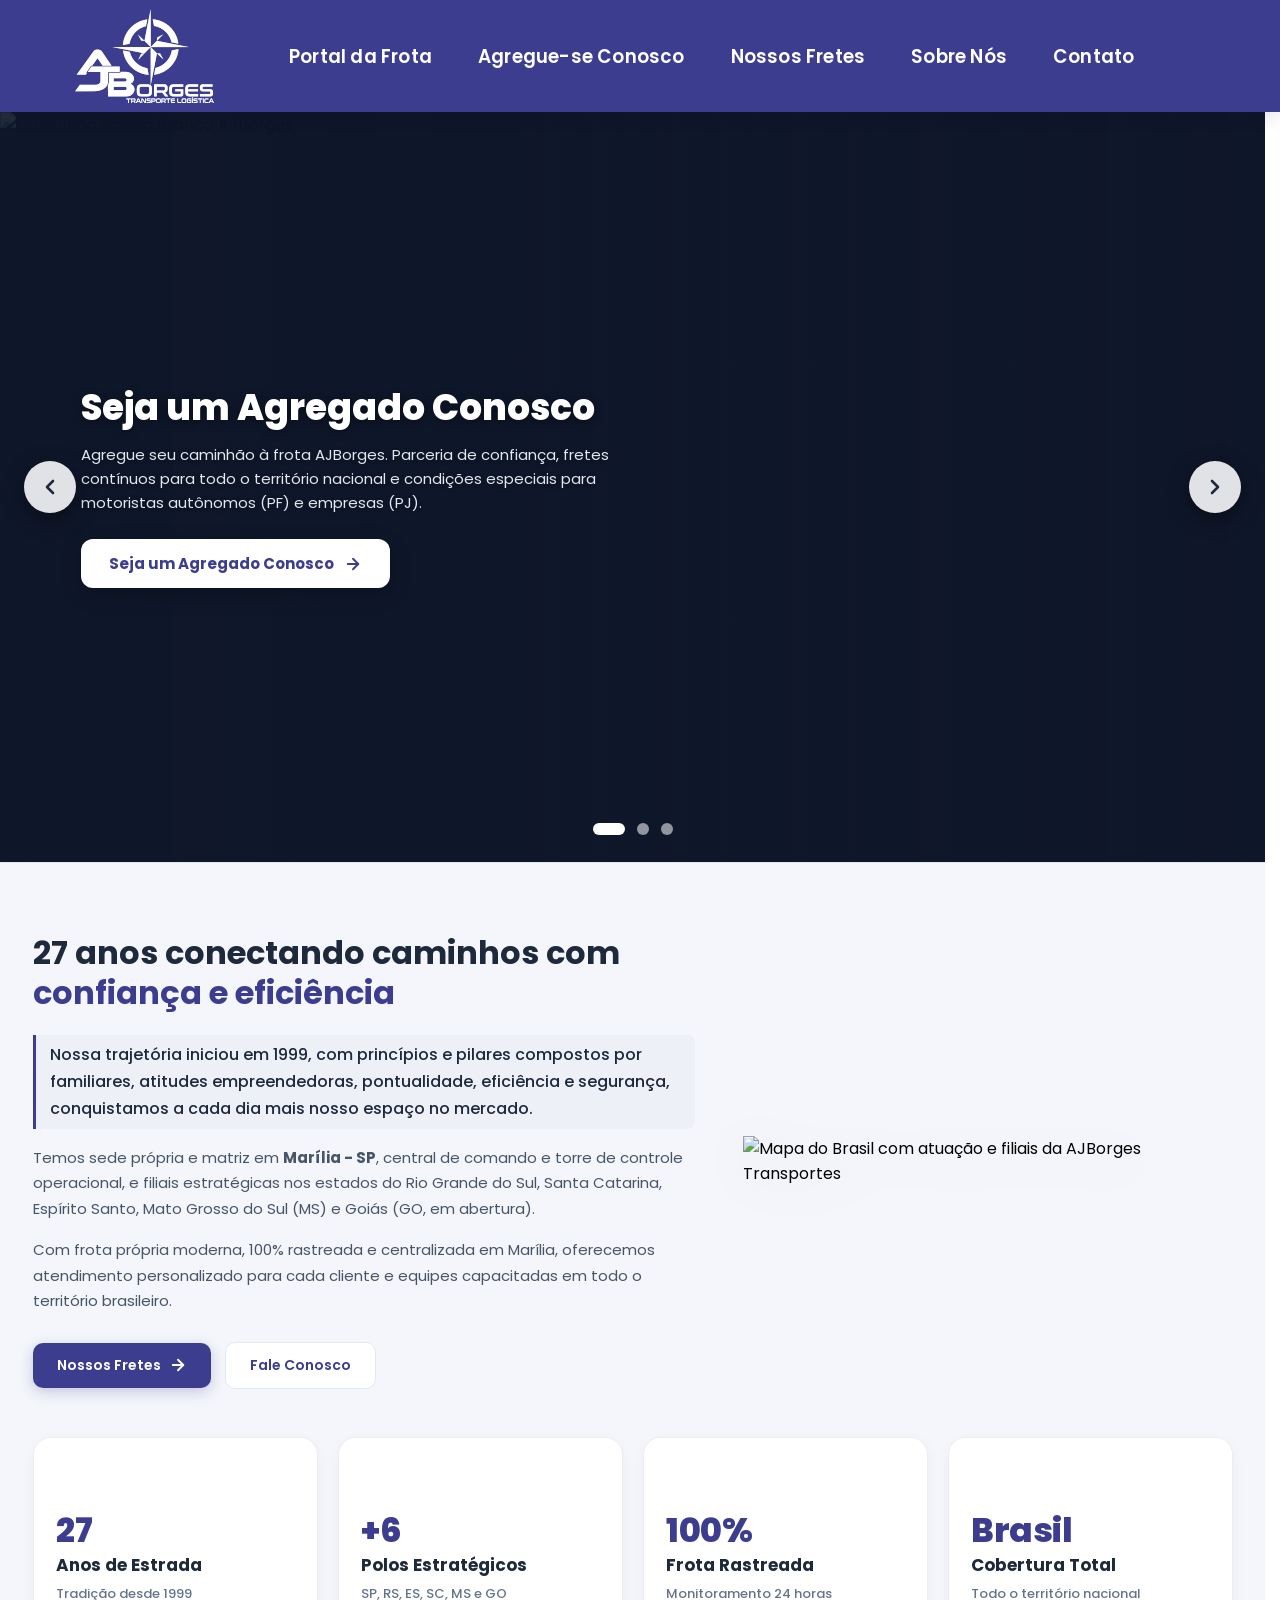
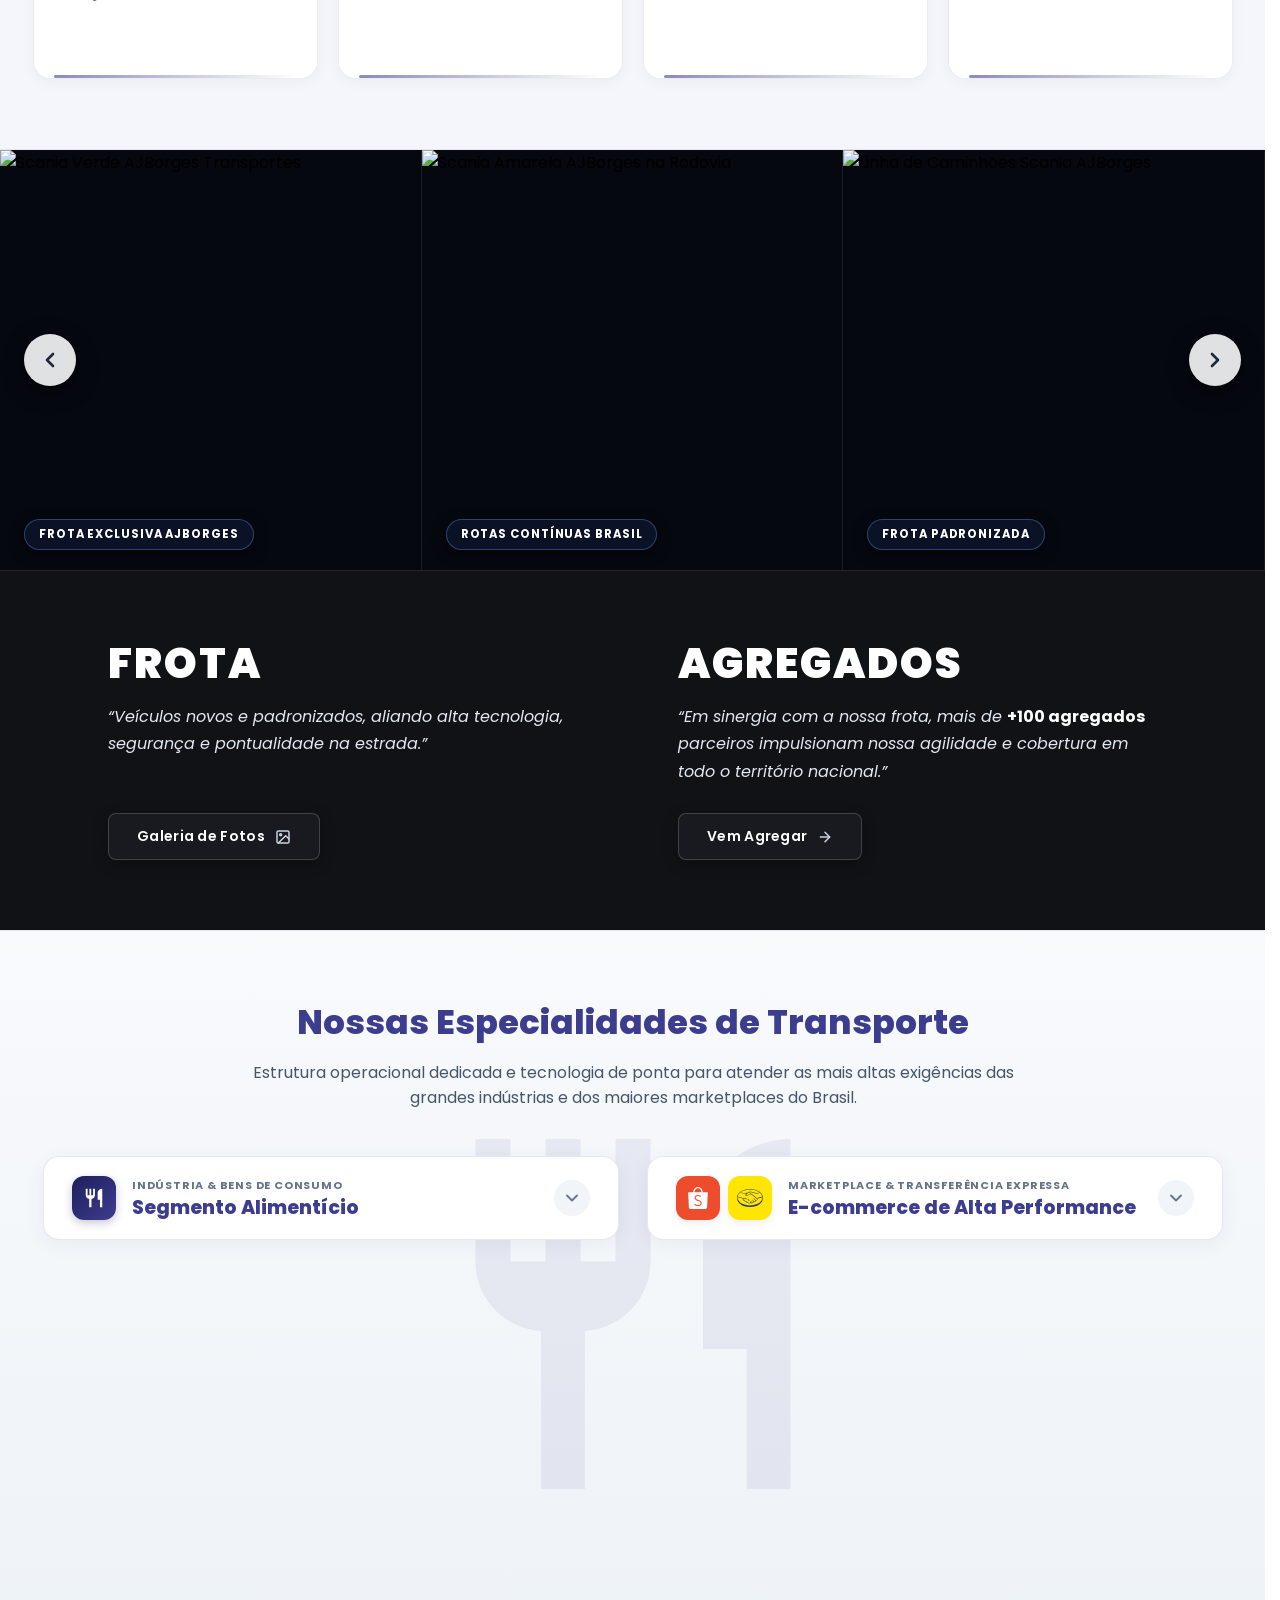
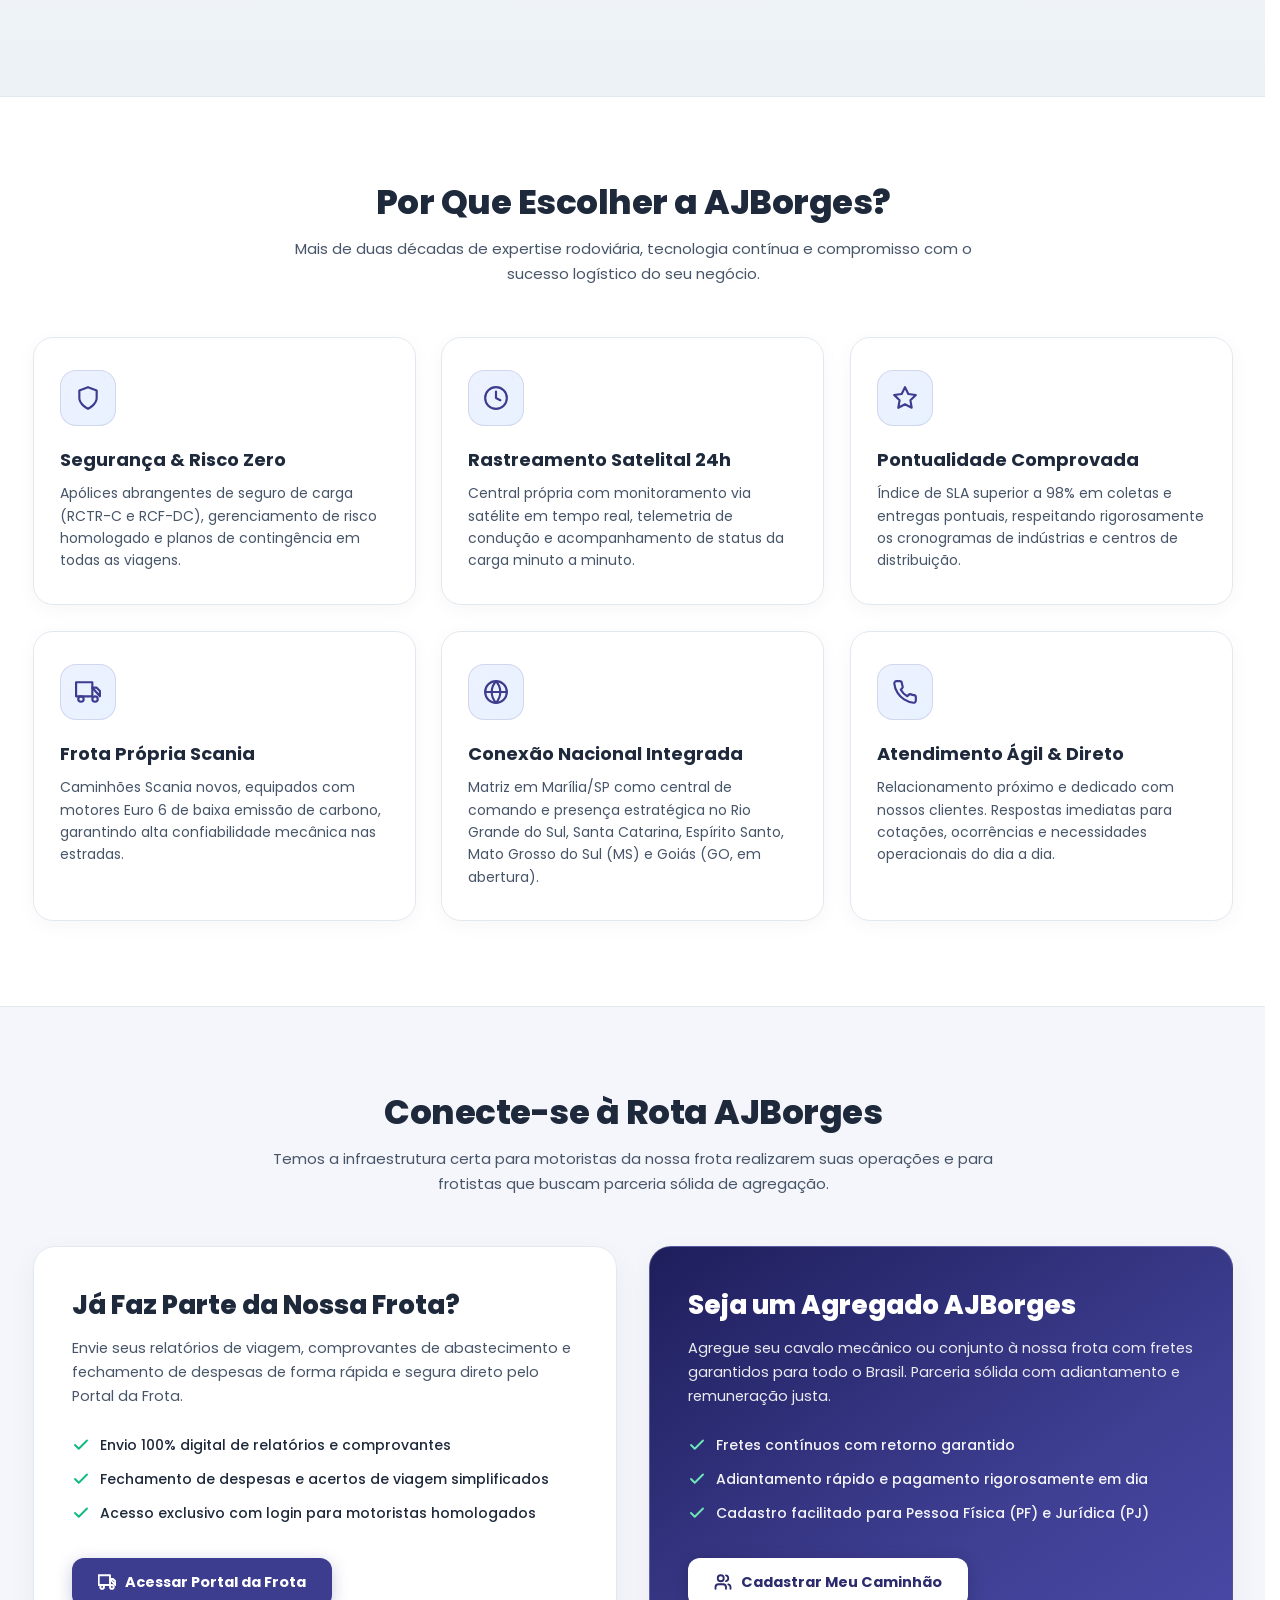
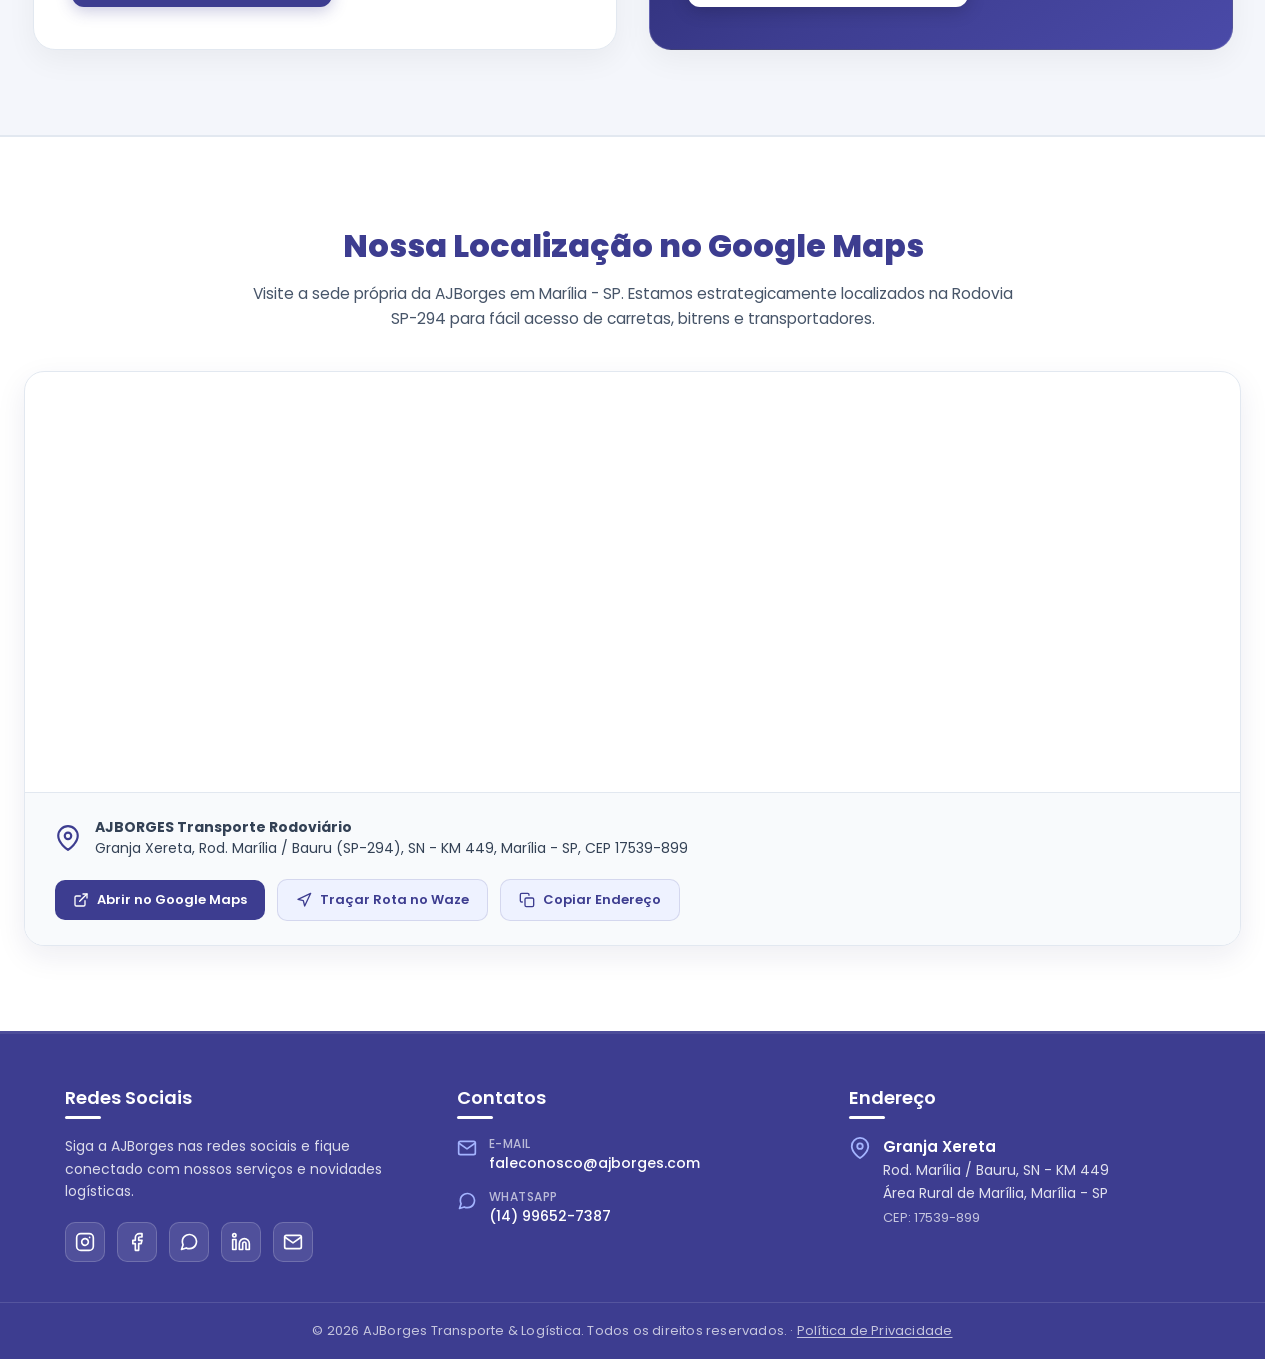
==== commit 28d14118: "style(home): setas dos carrosséis iguais (topo, frota e galeria) e Swiper fixo em 11.2.10 Co-Authore" ====
--- a/HTML/index.html
+++ b/HTML/index.html
@@ -4,9 +4,9 @@
 <head>
     <meta charset="UTF-8">
     <meta name="viewport" content="width=device-width, initial-scale=1.0">
-    <link rel="stylesheet" href="https://cdn.jsdelivr.net/npm/swiper@11/swiper-bundle.min.css" />
-    <link rel="stylesheet" href="/CSS/style.css?v=2">
-    <link rel="stylesheet" href="/CSS/frota-agregados.css">
+    <link rel="stylesheet" href="https://cdn.jsdelivr.net/npm/swiper@11.2.10/swiper-bundle.min.css" />
+    <link rel="stylesheet" href="/CSS/style.css?v=3">
+    <link rel="stylesheet" href="/CSS/frota-agregados.css?v=2">
     <link rel="icon" href="/Imagens/favicon/favicon.ico?v=1" sizes="16x16 32x32 48x48">
     <link rel="icon" type="image/svg+xml" href="/Imagens/favicon/favicon.svg?v=1">
     <link rel="icon" type="image/png" sizes="32x32" href="/Imagens/favicon/favicon-32.png?v=1">
@@ -128,8 +128,18 @@
                 <div class="swiper-pagination"></div>
 
                 <!-- Botões de navegação -->
-                <div class="swiper-button-prev" aria-label="Slide anterior"></div>
-                <div class="swiper-button-next" aria-label="Próximo slide"></div>
+                <div class="swiper-button-prev" aria-label="Slide anterior">
+                    <svg viewBox="0 0 24 24" width="24" height="24" fill="none" stroke="currentColor" stroke-width="2.6"
+                        stroke-linecap="round" stroke-linejoin="round" aria-hidden="true">
+                        <polyline points="15 18 9 12 15 6"></polyline>
+                    </svg>
+                </div>
+                <div class="swiper-button-next" aria-label="Próximo slide">
+                    <svg viewBox="0 0 24 24" width="24" height="24" fill="none" stroke="currentColor" stroke-width="2.6"
+                        stroke-linecap="round" stroke-linejoin="round" aria-hidden="true">
+                        <polyline points="9 18 15 12 9 6"></polyline>
+                    </svg>
+                </div>
             </div>
         </section>
 
@@ -436,7 +446,7 @@
                 <button type="button" class="frota-lightbox-close" id="frotaLightboxClose"
                     aria-label="Fechar galeria">&times;</button>
                 <button type="button" class="frota-lightbox-nav prev" id="frotaLightboxPrev" aria-label="Foto anterior">
-                    <svg viewBox="0 0 24 24" width="28" height="28" fill="none" stroke="currentColor" stroke-width="2.5"
+                    <svg viewBox="0 0 24 24" width="24" height="24" fill="none" stroke="currentColor" stroke-width="2.6"
                         stroke-linecap="round" stroke-linejoin="round">
                         <polyline points="15 18 9 12 15 6"></polyline>
                     </svg>
@@ -446,7 +456,7 @@
                     <div class="frota-lightbox-caption" id="frotaLightboxCaption"></div>
                 </div>
                 <button type="button" class="frota-lightbox-nav next" id="frotaLightboxNext" aria-label="Próxima foto">
-                    <svg viewBox="0 0 24 24" width="28" height="28" fill="none" stroke="currentColor" stroke-width="2.5"
+                    <svg viewBox="0 0 24 24" width="24" height="24" fill="none" stroke="currentColor" stroke-width="2.6"
                         stroke-linecap="round" stroke-linejoin="round">
                         <polyline points="9 18 15 12 9 6"></polyline>
                     </svg>
@@ -1012,7 +1022,7 @@
     </footer>
 
     <!-- Swiper JS Script -->
-    <script src="https://cdn.jsdelivr.net/npm/swiper@11/swiper-bundle.min.js"></script>
+    <script src="https://cdn.jsdelivr.net/npm/swiper@11.2.10/swiper-bundle.min.js"></script>
     <script>
         document.addEventListener('DOMContentLoaded', function () {
             // Inicialização do Swiper com transições cinematográficas
--- a/CSS/style.css
+++ b/CSS/style.css
@@ -617,33 +617,19 @@
     box-shadow: none;
 }
 
+/* Setas do carrossel: aqui só a posição; o visual (botão, seta, cor e hover) é o mesmo
+   da frota, em frota-agregados.css ("Setas dos carrosséis") */
 .hero-carousel-container .swiper-button-next,
 .hero-carousel-container .swiper-button-prev {
-    color: var(--azul-ajborges);
-    width: 48px;
-    height: 48px;
-    background: rgba(255, 255, 255, 0.92);
-    backdrop-filter: blur(6px);
-    -webkit-backdrop-filter: blur(6px);
-    border: 1.5px solid rgba(255, 255, 255, 0.6);
-    border-radius: 50%;
-    box-shadow: 0 4px 16px rgba(0, 0, 0, 0.2);
-    transition: all 0.25s ease;
-}
-
-.hero-carousel-container .swiper-button-next::after,
-.hero-carousel-container .swiper-button-prev::after {
-    font-size: 18px;
-    font-weight: bold;
-}
-
-.hero-carousel-container .swiper-button-next:hover,
-.hero-carousel-container .swiper-button-prev:hover {
-    background-color: var(--azul-ajborges);
-    color: #ffffff;
-    border-color: var(--azul-ajborges);
-    transform: scale(1.08);
-    box-shadow: 0 6px 20px rgba(61, 61, 144, 0.4);
+    margin-top: -26px; /* o Swiper centraliza pela margem: metade do botão de 52 px */
+}
+
+.hero-carousel-container .swiper-button-prev {
+    left: 24px;
+}
+
+.hero-carousel-container .swiper-button-next {
+    right: 24px;
 }
 
 /* Responsividade do Carrossel */
@@ -692,41 +678,22 @@
         padding-bottom: 64px;
     }
 
+    /* o botão continua igual ao da frota; só desce para a linha das bolinhas */
     .hero-carousel-container .swiper-button-next,
-    .hero-carousel-container .swiper-button-prev,
-    .hero-carousel-container .swiper-button-next:hover,
-    .hero-carousel-container .swiper-button-prev:hover,
-    .hero-carousel-container .swiper-button-next:active,
-    .hero-carousel-container .swiper-button-prev:active {
+    .hero-carousel-container .swiper-button-prev {
         top: auto;
         bottom: 11px;
         margin-top: 0;
-        width: 44px;
-        height: 44px;
-        color: #ffffff;
-        background: transparent;
-        border: none;
-        border-radius: 0;
-        box-shadow: none;
-        backdrop-filter: none;
-        -webkit-backdrop-filter: none;
-        transform: none;
         z-index: 11;
         -webkit-tap-highlight-color: transparent;
     }
 
     .hero-carousel-container .swiper-button-prev {
-        left: 8px;
+        left: 12px;
     }
 
     .hero-carousel-container .swiper-button-next {
-        right: 8px;
-    }
-
-    .hero-carousel-container .swiper-button-next::after,
-    .hero-carousel-container .swiper-button-prev::after {
-        font-size: 18px;
-        text-shadow: 0 1px 4px rgba(0, 0, 0, 0.6);
+        right: 12px;
     }
 }
 
--- a/CSS/frota-agregados.css
+++ b/CSS/frota-agregados.css
@@ -0,0 +1,473 @@
+/* ==========================================================================
+   SEÇÃO FROTA & AGREGADOS (SLIDER DE FROTAS + BANNER EXECUTIVO AJBORGES)
+   Identidade visual corporativa: Azul AJBorges (#3d3d90) & Acentos Ciano/Azul
+   ========================================================================== */
+
+.secao-frota-agregados {
+    width: 100%;
+    background-color: #0b0e1b;
+    display: flex;
+    flex-direction: column;
+    position: relative;
+    overflow: hidden;
+}
+
+/* --- SLIDER SUPERIOR DE FROTAS --- */
+.frota-slider-wrapper {
+    position: relative;
+    width: 100%;
+    overflow: hidden;
+    background-color: #060810;
+}
+
+.frota-slider-track-container {
+    display: flex;
+    width: 100%;
+    gap: 0;
+    overflow-x: auto;
+    scroll-behavior: smooth;
+    scroll-snap-type: x mandatory;
+    scrollbar-width: none;
+    -ms-overflow-style: none;
+    user-select: none;
+}
+
+.frota-slider-track-container::-webkit-scrollbar {
+    display: none;
+}
+
+.frota-slide-item {
+    flex: 0 0 33.3333%;
+    min-width: 33.3333%;
+    height: 420px;
+    position: relative;
+    overflow: hidden;
+    scroll-snap-align: start;
+    cursor: pointer;
+    border-right: 1px solid rgba(255, 255, 255, 0.08);
+}
+
+.frota-slide-item img {
+    width: 100%;
+    height: 100%;
+    object-fit: cover;
+    object-position: center;
+    transition: transform 0.6s cubic-bezier(0.25, 1, 0.5, 1), filter 0.4s ease;
+    display: block;
+}
+
+.frota-slide-item:hover img {
+    transform: scale(1.06);
+    filter: brightness(1.06);
+}
+
+.frota-slide-overlay {
+    position: absolute;
+    bottom: 0;
+    left: 0;
+    right: 0;
+    height: 110px;
+    background: linear-gradient(180deg, transparent 0%, rgba(6, 8, 16, 0.82) 100%);
+    display: flex;
+    align-items: flex-end;
+    padding: 20px 24px;
+    pointer-events: none;
+    transition: opacity 0.3s ease;
+}
+
+.frota-slide-tag {
+    background: rgba(15, 20, 42, 0.85);
+    backdrop-filter: blur(8px);
+    border: 1px solid rgba(96, 165, 250, 0.35);
+    color: #ffffff;
+    font-size: 11.5px;
+    font-weight: 700;
+    letter-spacing: 0.9px;
+    text-transform: uppercase;
+    padding: 6px 14px;
+    border-radius: 999px;
+    box-shadow: 0 4px 14px rgba(0, 0, 0, 0.5);
+}
+
+/* --- SETAS DOS CARROSSÉIS ---
+   Carrossel do topo (Swiper), carrossel da frota e galeria (lightbox): o mesmo botão
+   circular branco, a mesma seta (SVG chevron 24 px, traço 2.6), a mesma cor e o mesmo hover.
+   O hover usa "scale" (não "transform") para não brigar com o translateY de cada posição. */
+.frota-slider-btn,
+.frota-lightbox-nav,
+.hero-carousel-container .swiper-button-prev,
+.hero-carousel-container .swiper-button-next {
+    width: 52px;
+    height: 52px;
+    padding: 0;
+    border-radius: 50%;
+    background: rgba(255, 255, 255, 0.88);
+    color: #1e293b;
+    border: none;
+    display: flex;
+    align-items: center;
+    justify-content: center;
+    cursor: pointer;
+    box-shadow: 0 6px 22px rgba(0, 0, 0, 0.45);
+    backdrop-filter: blur(6px);
+    -webkit-backdrop-filter: blur(6px);
+    transition: background-color 0.25s ease, color 0.25s ease, box-shadow 0.25s ease,
+        scale 0.25s cubic-bezier(0.2, 0.8, 0.2, 1);
+}
+
+.frota-slider-btn svg,
+.frota-lightbox-nav svg,
+.hero-carousel-container .swiper-button-prev svg,
+.hero-carousel-container .swiper-button-next svg {
+    width: 24px;
+    height: 24px;
+    flex: none;
+}
+
+/* Sem a seta de fonte do Swiper: vale o SVG de dentro do botão */
+.hero-carousel-container .swiper-button-prev::after,
+.hero-carousel-container .swiper-button-next::after {
+    content: none;
+    display: none;
+}
+
+@media (hover: hover) {
+    .frota-slider-btn:hover,
+    .frota-lightbox-nav:hover,
+    .hero-carousel-container .swiper-button-prev:hover,
+    .hero-carousel-container .swiper-button-next:hover {
+        background: #ffffff;
+        color: var(--azul-ajborges, #3d3d90);
+        scale: 1.12;
+        box-shadow: 0 8px 28px rgba(61, 61, 144, 0.5);
+    }
+}
+
+.frota-slider-btn:active,
+.frota-lightbox-nav:active,
+.hero-carousel-container .swiper-button-prev:active,
+.hero-carousel-container .swiper-button-next:active {
+    scale: 0.96;
+}
+
+/* Botões Circulares do Slider (< e >): só a posição; o visual está em "Setas dos carrosséis" */
+.frota-slider-btn {
+    position: absolute;
+    top: 50%;
+    transform: translateY(-50%);
+    z-index: 10;
+}
+
+.frota-slider-btn.prev {
+    left: 24px;
+}
+
+.frota-slider-btn.next {
+    right: 24px;
+}
+
+/* --- BANNER EXECUTIVO ESCURO --- */
+.frota-executiva-banner {
+    background-color: #111216;
+    padding: 70px 24px;
+    color: #ffffff;
+    border-top: 1px solid rgba(255, 255, 255, 0.08);
+    position: relative;
+    z-index: 2;
+}
+
+.frota-executiva-container {
+    width: 100%;
+    max-width: 1140px;
+    margin: 0 auto;
+    display: flex;
+    justify-content: center;
+    gap: 90px;
+    align-items: stretch;
+    padding: 0 24px;
+    box-sizing: border-box;
+}
+
+.frota-coluna-item {
+    display: flex;
+    flex-direction: column;
+    flex: 0 1 480px;
+    width: 100%;
+    max-width: 480px;
+    height: 100%;
+}
+
+.frota-col-esquerda,
+.frota-col-direita {
+    align-items: flex-start;
+    text-align: left;
+}
+
+.frota-col-titulo {
+    font-family: 'Poppins', 'Montserrat', sans-serif;
+    font-size: 42px;
+    font-weight: 900;
+    letter-spacing: 2px;
+    text-transform: uppercase;
+    color: #ffffff;
+    margin: 0 0 16px 0;
+    line-height: 1.1;
+}
+
+.frota-col-traco {
+    display: none;
+}
+
+.frota-col-citacao {
+    font-size: 16px;
+    line-height: 1.7;
+    color: #e2e8f0;
+    font-weight: 400;
+    font-style: italic;
+    margin: 0 0 28px 0;
+    width: 100%;
+    max-width: 100%;
+    flex-grow: 1;
+    min-height: 82px;
+}
+
+.frota-col-citacao strong {
+    color: #ffffff;
+    font-weight: 700;
+    font-style: normal;
+}
+
+/* Botões Executivos Alinhados */
+.btn-frota-executivo {
+    display: inline-flex;
+    align-items: center;
+    gap: 10px;
+    background-color: #181a20;
+    color: #ffffff;
+    border: 1.5px solid rgba(255, 255, 255, 0.18);
+    padding: 12px 28px;
+    border-radius: 8px;
+    font-size: 14px;
+    font-weight: 600;
+    text-transform: none;
+    text-decoration: none;
+    cursor: pointer;
+    transition: all 0.25s ease;
+    letter-spacing: 0.3px;
+    font-family: inherit;
+    box-shadow: 0 4px 15px rgba(0, 0, 0, 0.25);
+    margin-top: auto;
+    align-self: flex-start;
+}
+
+.btn-frota-executivo:hover {
+    border-color: #ffffff;
+    background-color: #242733;
+    color: #ffffff;
+    transform: translateY(-2px);
+    box-shadow: 0 6px 20px rgba(0, 0, 0, 0.4);
+}
+
+.btn-frota-executivo:active {
+    transform: translateY(0);
+}
+
+.btn-frota-executivo svg {
+    transition: transform 0.25s ease, color 0.25s ease;
+    color: #cbd5e1;
+}
+
+.btn-frota-executivo:hover svg {
+    color: #ffffff;
+    transform: translateX(3px);
+}
+
+/* --- LIGHTBOX MODAL PARA GALERIA DE FOTOS --- */
+.frota-lightbox-modal {
+    position: fixed;
+    top: 0;
+    left: 0;
+    width: 100%;
+    height: 100%;
+    z-index: 99999;
+    display: none;
+    align-items: center;
+    justify-content: center;
+    opacity: 0;
+    transition: opacity 0.3s ease;
+}
+
+.frota-lightbox-modal.active {
+    display: flex;
+    opacity: 1;
+}
+
+.frota-lightbox-backdrop {
+    position: absolute;
+    top: 0;
+    left: 0;
+    width: 100%;
+    height: 100%;
+    background-color: rgba(6, 8, 18, 0.95);
+    backdrop-filter: blur(10px);
+}
+
+.frota-lightbox-content {
+    position: relative;
+    z-index: 2;
+    max-width: 90vw;
+    max-height: 88vh;
+    display: flex;
+    flex-direction: column;
+    align-items: center;
+}
+
+.frota-lightbox-img-wrap {
+    max-width: 100%;
+    max-height: 78vh;
+    display: flex;
+    flex-direction: column;
+    align-items: center;
+    border-radius: 12px;
+    overflow: hidden;
+    box-shadow: 0 12px 48px rgba(0, 0, 0, 0.85);
+    border: 1px solid rgba(61, 61, 144, 0.35);
+    background-color: #0b0e1b;
+}
+
+.frota-lightbox-img-wrap img {
+    max-width: 100%;
+    max-height: 70vh;
+    object-fit: contain;
+    display: block;
+}
+
+.frota-lightbox-caption {
+    width: 100%;
+    padding: 14px 20px;
+    background-color: #0f1325;
+    color: #ffffff;
+    font-size: 14px;
+    font-weight: 600;
+    text-align: center;
+    border-top: 1px solid rgba(61, 61, 144, 0.25);
+}
+
+.frota-lightbox-close {
+    position: absolute;
+    top: -48px;
+    right: 0;
+    background: transparent;
+    border: none;
+    color: #ffffff;
+    font-size: 38px;
+    line-height: 1;
+    cursor: pointer;
+    padding: 4px 8px;
+    transition: color 0.2s ease, transform 0.2s ease;
+}
+
+.frota-lightbox-close:hover {
+    color: #60a5fa;
+    transform: scale(1.15);
+}
+
+/* Setas da galeria: só a posição; o visual está em "Setas dos carrosséis" */
+.frota-lightbox-nav {
+    position: absolute;
+    top: 50%;
+    transform: translateY(-50%);
+}
+
+.frota-lightbox-nav.prev {
+    left: -64px;
+}
+
+.frota-lightbox-nav.next {
+    right: -64px;
+}
+
+/* --- RESPONSIVIDADE --- */
+@media (max-width: 1024px) {
+    .frota-slide-item {
+        flex: 0 0 50%;
+        min-width: 50%;
+        height: 340px;
+    }
+
+    .frota-executiva-container {
+        flex-direction: column;
+        align-items: center;
+        gap: 40px;
+        text-align: center;
+    }
+
+    .frota-coluna-item {
+        max-width: 520px;
+        width: 100%;
+    }
+
+    .frota-col-esquerda,
+    .frota-col-direita {
+        align-items: center;
+        text-align: center;
+    }
+
+    .frota-col-traco {
+        margin-left: auto;
+        margin-right: auto;
+    }
+
+    .frota-col-citacao {
+        max-width: 480px;
+        margin-left: auto;
+        margin-right: auto;
+        min-height: auto;
+    }
+
+    .btn-frota-executivo {
+        align-self: center;
+        margin-top: 0;
+    }
+
+    .frota-lightbox-nav.prev {
+        left: 12px;
+    }
+
+    .frota-lightbox-nav.next {
+        right: 12px;
+    }
+}
+
+@media (max-width: 640px) {
+    .frota-slide-item {
+        flex: 0 0 100%;
+        min-width: 100%;
+        height: 270px;
+        border-right: none;
+    }
+
+    .frota-slider-btn,
+    .frota-lightbox-nav,
+    .hero-carousel-container .swiper-button-prev,
+    .hero-carousel-container .swiper-button-next {
+        width: 42px;
+        height: 42px;
+    }
+
+    .frota-slider-btn.prev {
+        left: 12px;
+    }
+
+    .frota-slider-btn.next {
+        right: 12px;
+    }
+
+    .frota-executiva-banner {
+        padding: 50px 18px;
+    }
+
+    .frota-col-titulo {
+        font-size: 34px;
+    }
+}
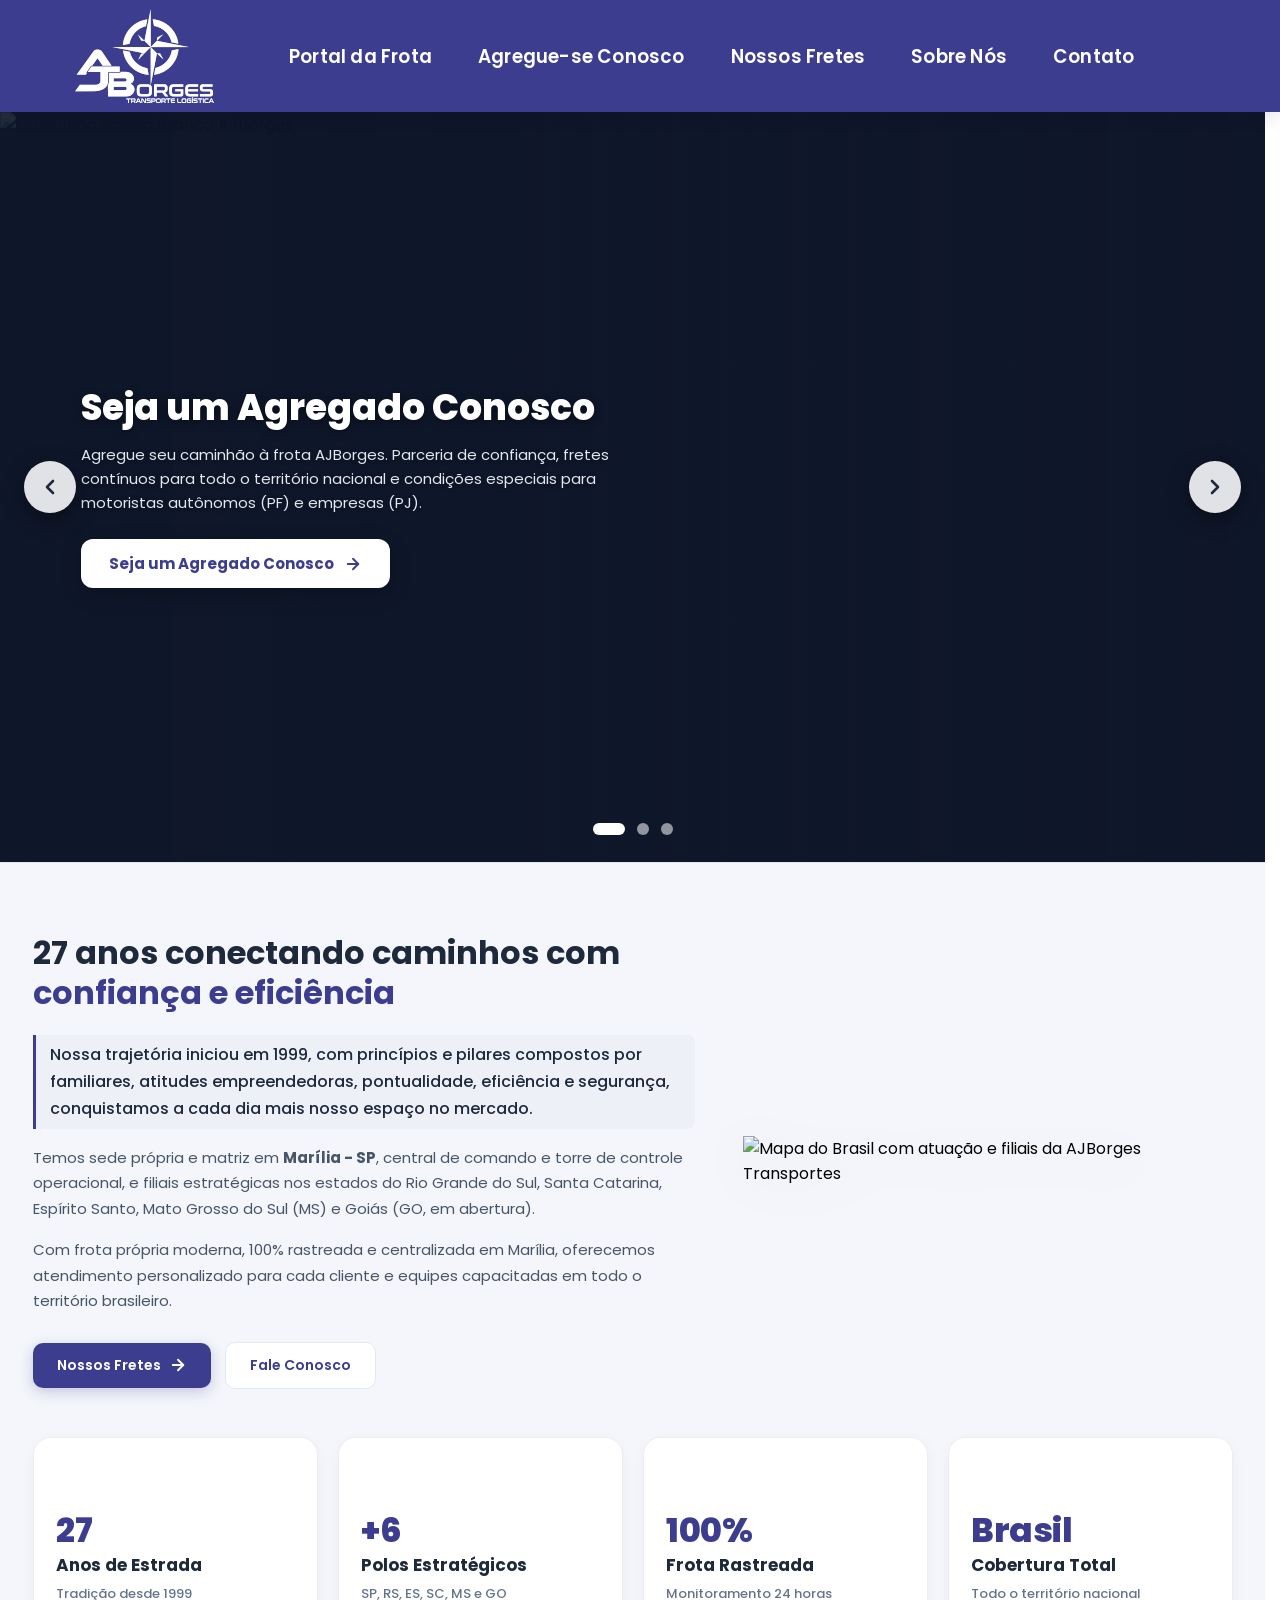
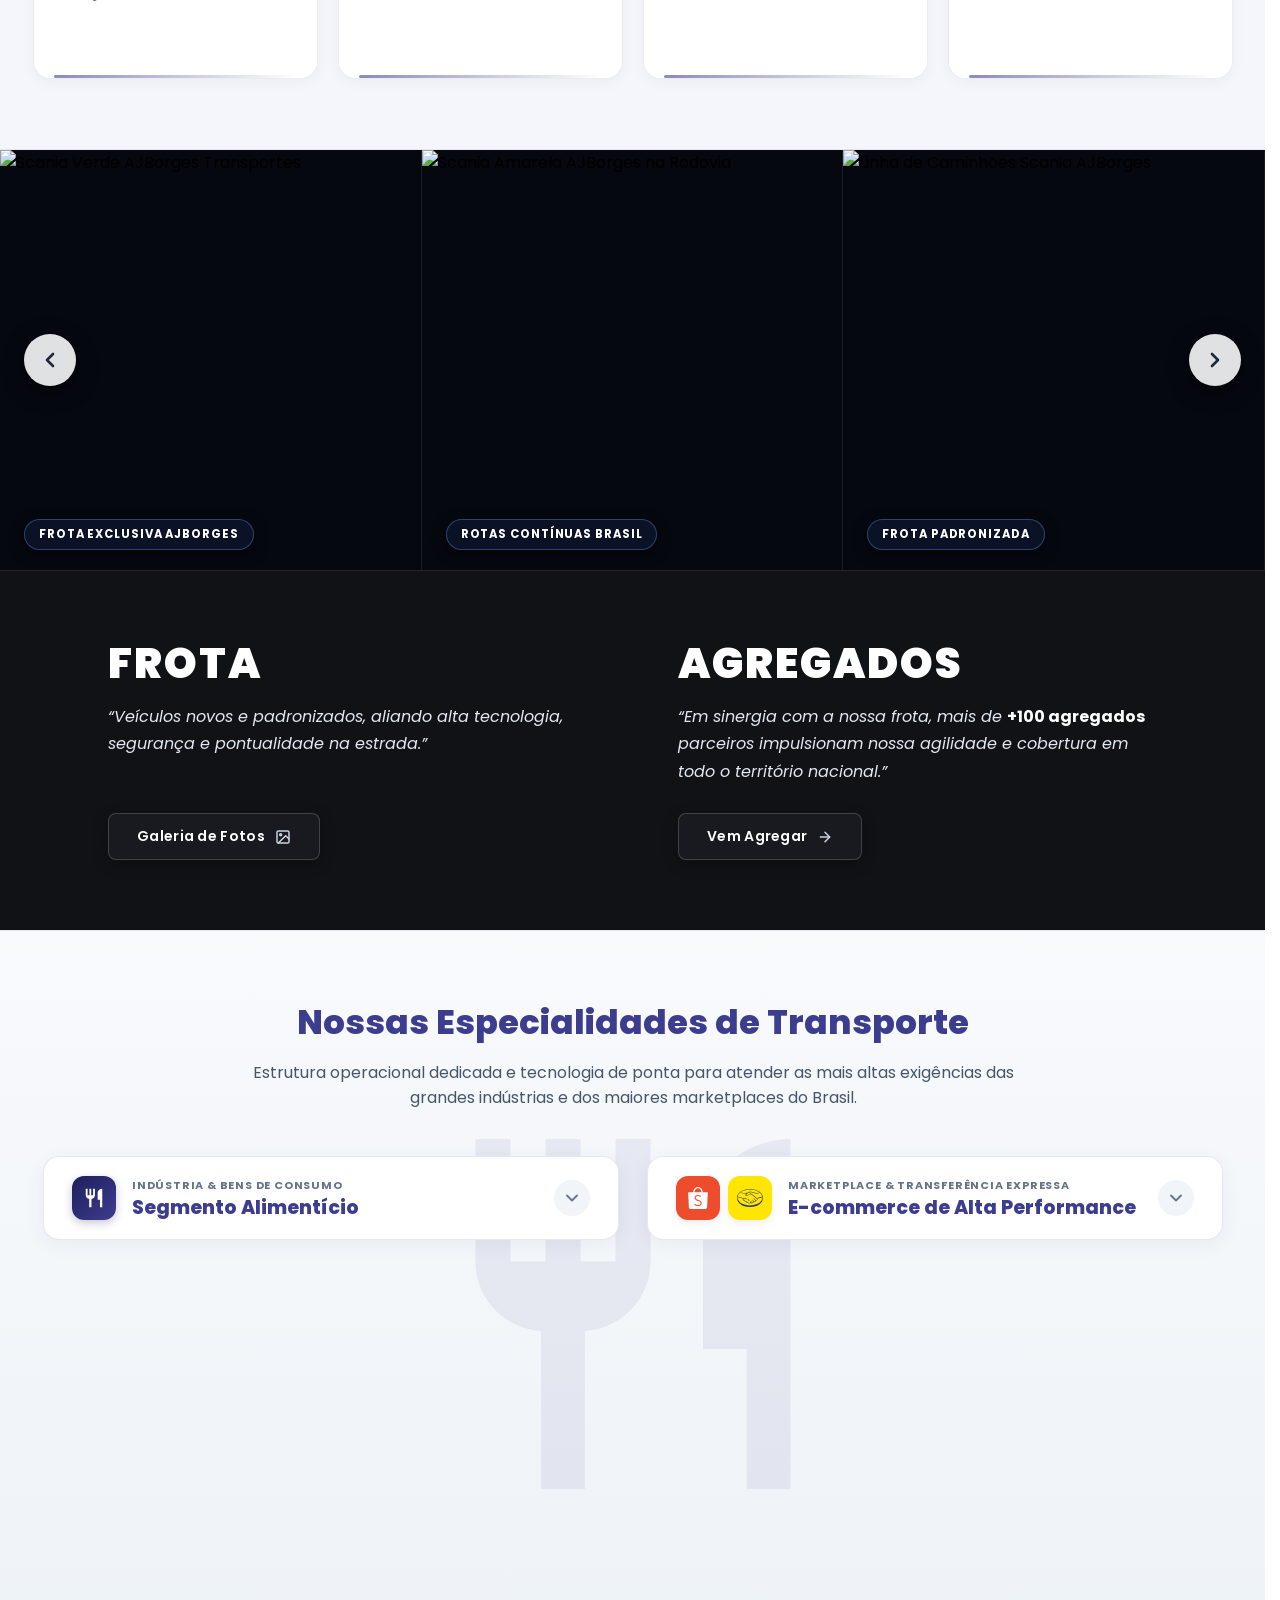
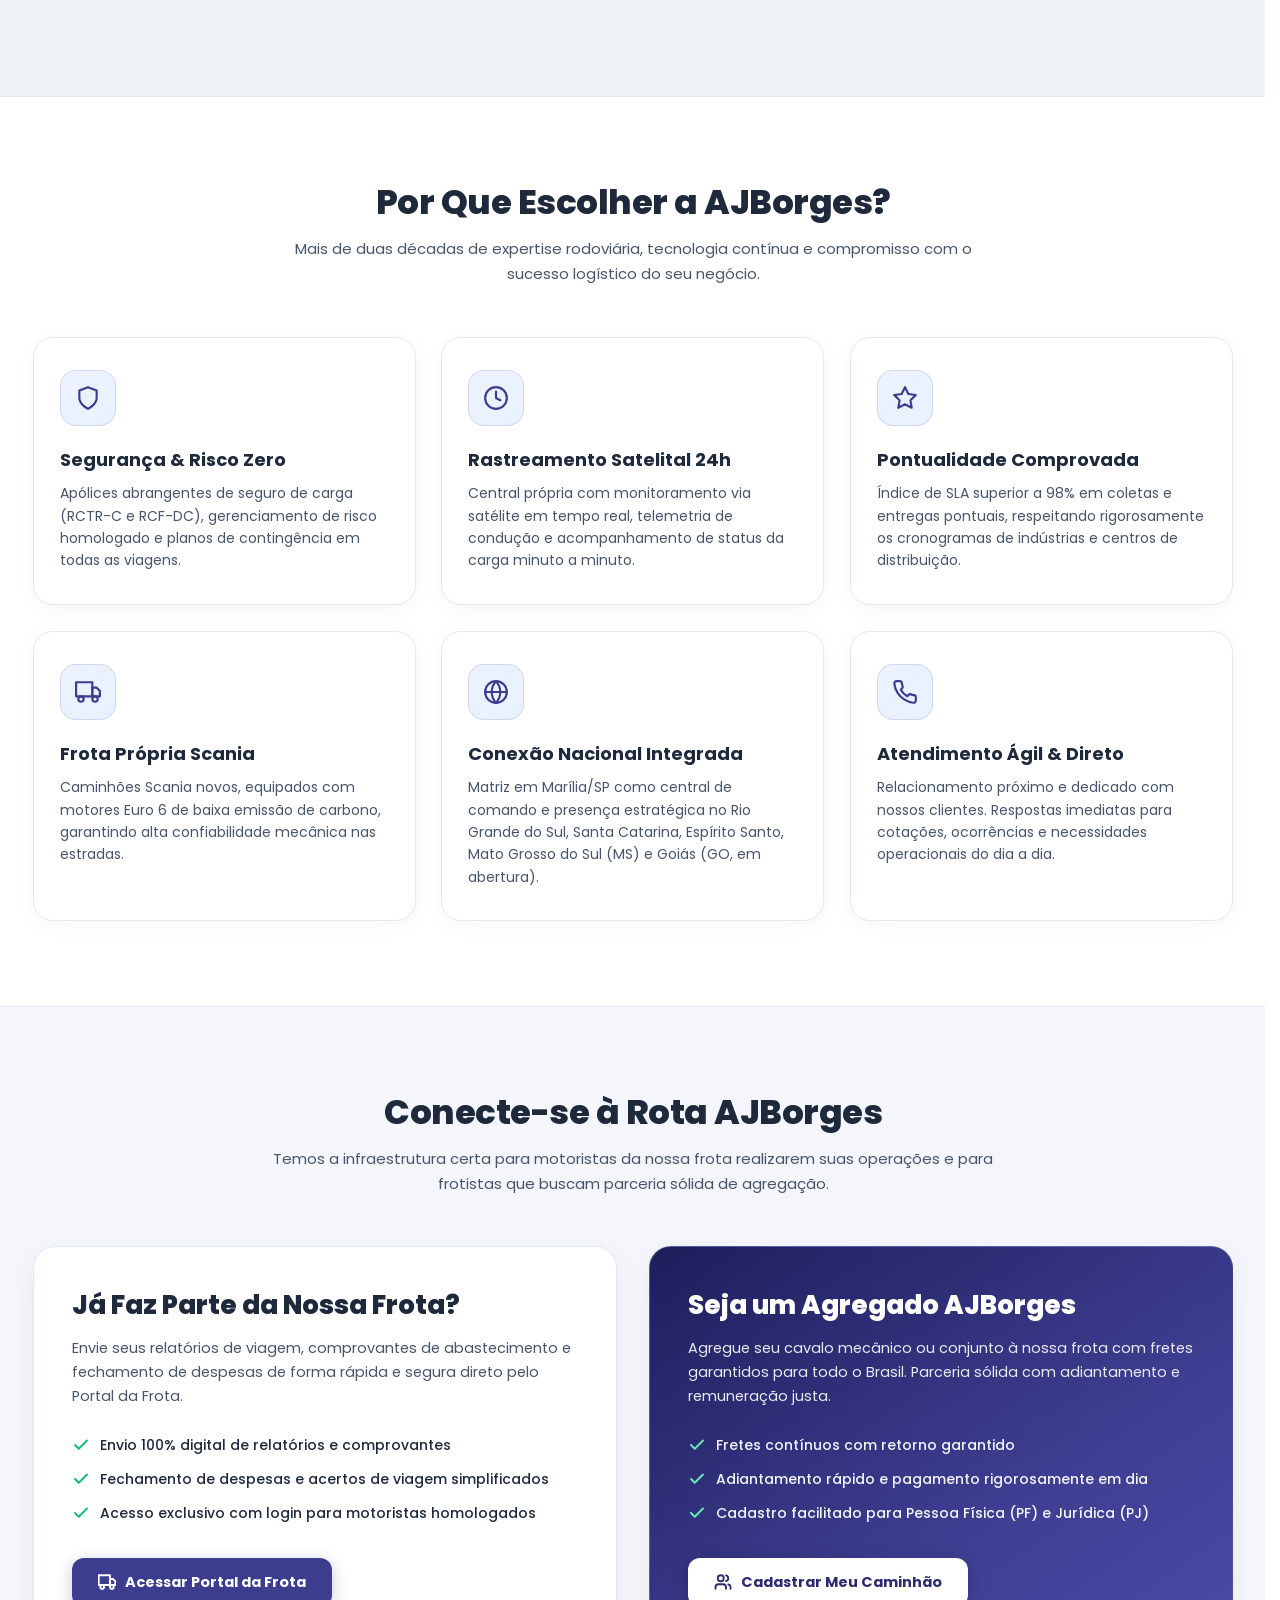
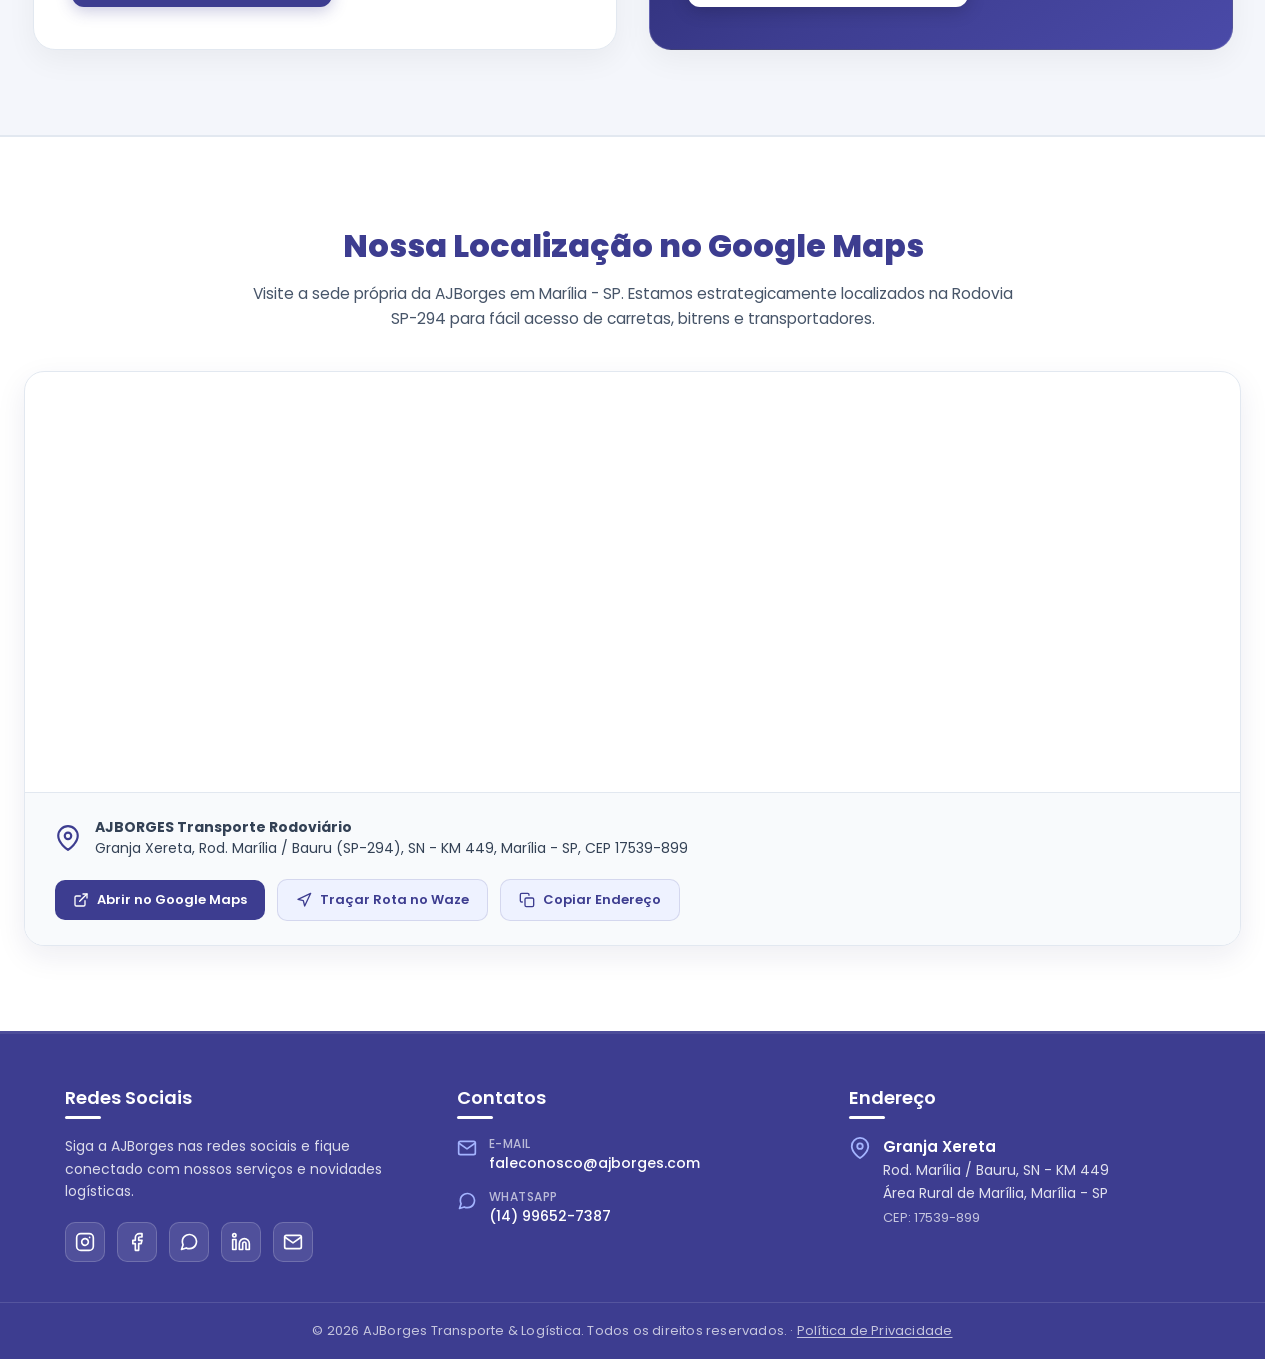
==== commit 81665f8b: "fix(icones): mesmo caminhão em todo o site, com a cabine certa O <polygon> da cabine estava sem o ca" ====
--- a/HTML/index.html
+++ b/HTML/index.html
@@ -4,9 +4,13 @@
 <head>
     <meta charset="UTF-8">
     <meta name="viewport" content="width=device-width, initial-scale=1.0">
+    <!-- Fonte única do site: Poppins (só os pesos usados nesta página) -->
+    <link rel="preconnect" href="https://fonts.googleapis.com">
+    <link rel="preconnect" href="https://fonts.gstatic.com" crossorigin>
+    <link rel="stylesheet" href="https://fonts.googleapis.com/css2?family=Poppins:ital,wght@0,400;0,500;0,600;0,700;0,800;0,900;1,400&display=swap">
     <link rel="stylesheet" href="https://cdn.jsdelivr.net/npm/swiper@11.2.10/swiper-bundle.min.css" />
-    <link rel="stylesheet" href="/CSS/style.css?v=3">
-    <link rel="stylesheet" href="/CSS/frota-agregados.css?v=2">
+    <link rel="stylesheet" href="/CSS/style.css?v=4">
+    <link rel="stylesheet" href="/CSS/frota-agregados.css?v=3">
     <link rel="icon" href="/Imagens/favicon/favicon.ico?v=1" sizes="16x16 32x32 48x48">
     <link rel="icon" type="image/svg+xml" href="/Imagens/favicon/favicon.svg?v=1">
     <link rel="icon" type="image/png" sizes="32x32" href="/Imagens/favicon/favicon-32.png?v=1">
@@ -273,7 +277,7 @@
                                         stroke="currentColor" stroke-width="2" stroke-linecap="round"
                                         stroke-linejoin="round">
                                         <rect x="1" y="3" width="15" height="13"></rect>
-                                        <polygon points="16 8 20 8 23 11 23 16 16 8"></polygon>
+                                        <polygon points="16 8 20 8 23 11 23 16 16 16 16 8"></polygon>
                                         <circle cx="5.5" cy="18.5" r="2.5"></circle>
                                         <circle cx="18.5" cy="18.5" r="2.5"></circle>
                                     </svg>
@@ -668,7 +672,7 @@
                             <svg xmlns="http://www.w3.org/2000/svg" viewBox="0 0 24 24" fill="none"
                                 stroke="currentColor" stroke-width="2" stroke-linecap="round" stroke-linejoin="round">
                                 <rect x="1" y="3" width="15" height="13"></rect>
-                                <polygon points="16 8 20 8 23 11 23 16 16 8"></polygon>
+                                <polygon points="16 8 20 8 23 11 23 16 16 16 16 8"></polygon>
                                 <circle cx="5.5" cy="18.5" r="2.5"></circle>
                                 <circle cx="18.5" cy="18.5" r="2.5"></circle>
                             </svg>
@@ -770,7 +774,7 @@
                                     fill="none" stroke="currentColor" stroke-width="2.5" stroke-linecap="round"
                                     stroke-linejoin="round">
                                     <rect x="1" y="3" width="15" height="13"></rect>
-                                    <polygon points="16 8 20 8 23 11 23 16 16 8"></polygon>
+                                    <polygon points="16 8 20 8 23 11 23 16 16 16 16 8"></polygon>
                                     <circle cx="5.5" cy="18.5" r="2.5"></circle>
                                     <circle cx="18.5" cy="18.5" r="2.5"></circle>
                                 </svg>
@@ -1268,7 +1272,7 @@
     </script>
     <!-- Faixa de aviso de atualização do site (o supabase-client.js traz a URL e a chave pública) -->
     <script src="/JavaScript/supabase-client.js"></script>
-    <script src="/JavaScript/aviso-atualizacao.js?v=3" data-aviso-local="site"></script>
+    <script src="/JavaScript/aviso-atualizacao.js?v=4" data-aviso-local="site"></script>
 </body>
 
 </html>
--- a/CSS/style.css
+++ b/CSS/style.css
@@ -1,5 +1,3 @@
-@import url('https://fonts.googleapis.com/css2?family=Montserrat:ital,wght@0,100..900;1,100..900&family=Poppins:ital,wght@0,100;0,200;0,300;0,400;0,500;0,600;0,700;0,800;0,900;1,100;1,200;1,300;1,400;1,500;1,600;1,700;1,800;1,900&family=Roboto:ital,wght@0,100..900;1,100..900&family=Zalando+Sans+Expanded:ital,wght@0,200..900;1,200..900&display=swap');
-
 * {
     margin: 0;
     padding: 0;
@@ -9,6 +7,15 @@
 html {
     scrollbar-gutter: stable;
     overflow-y: scroll;
+}
+
+/* Fonte única: botões, campos e listas herdam a Poppins (o padrão do navegador é Arial) */
+button,
+input,
+select,
+textarea,
+kbd {
+    font-family: inherit;
 }
 
 body {
--- a/CSS/frota-agregados.css
+++ b/CSS/frota-agregados.css
@@ -204,7 +204,7 @@
 }
 
 .frota-col-titulo {
-    font-family: 'Poppins', 'Montserrat', sans-serif;
+    font-family: 'Poppins', sans-serif;
     font-size: 42px;
     font-weight: 900;
     letter-spacing: 2px;
